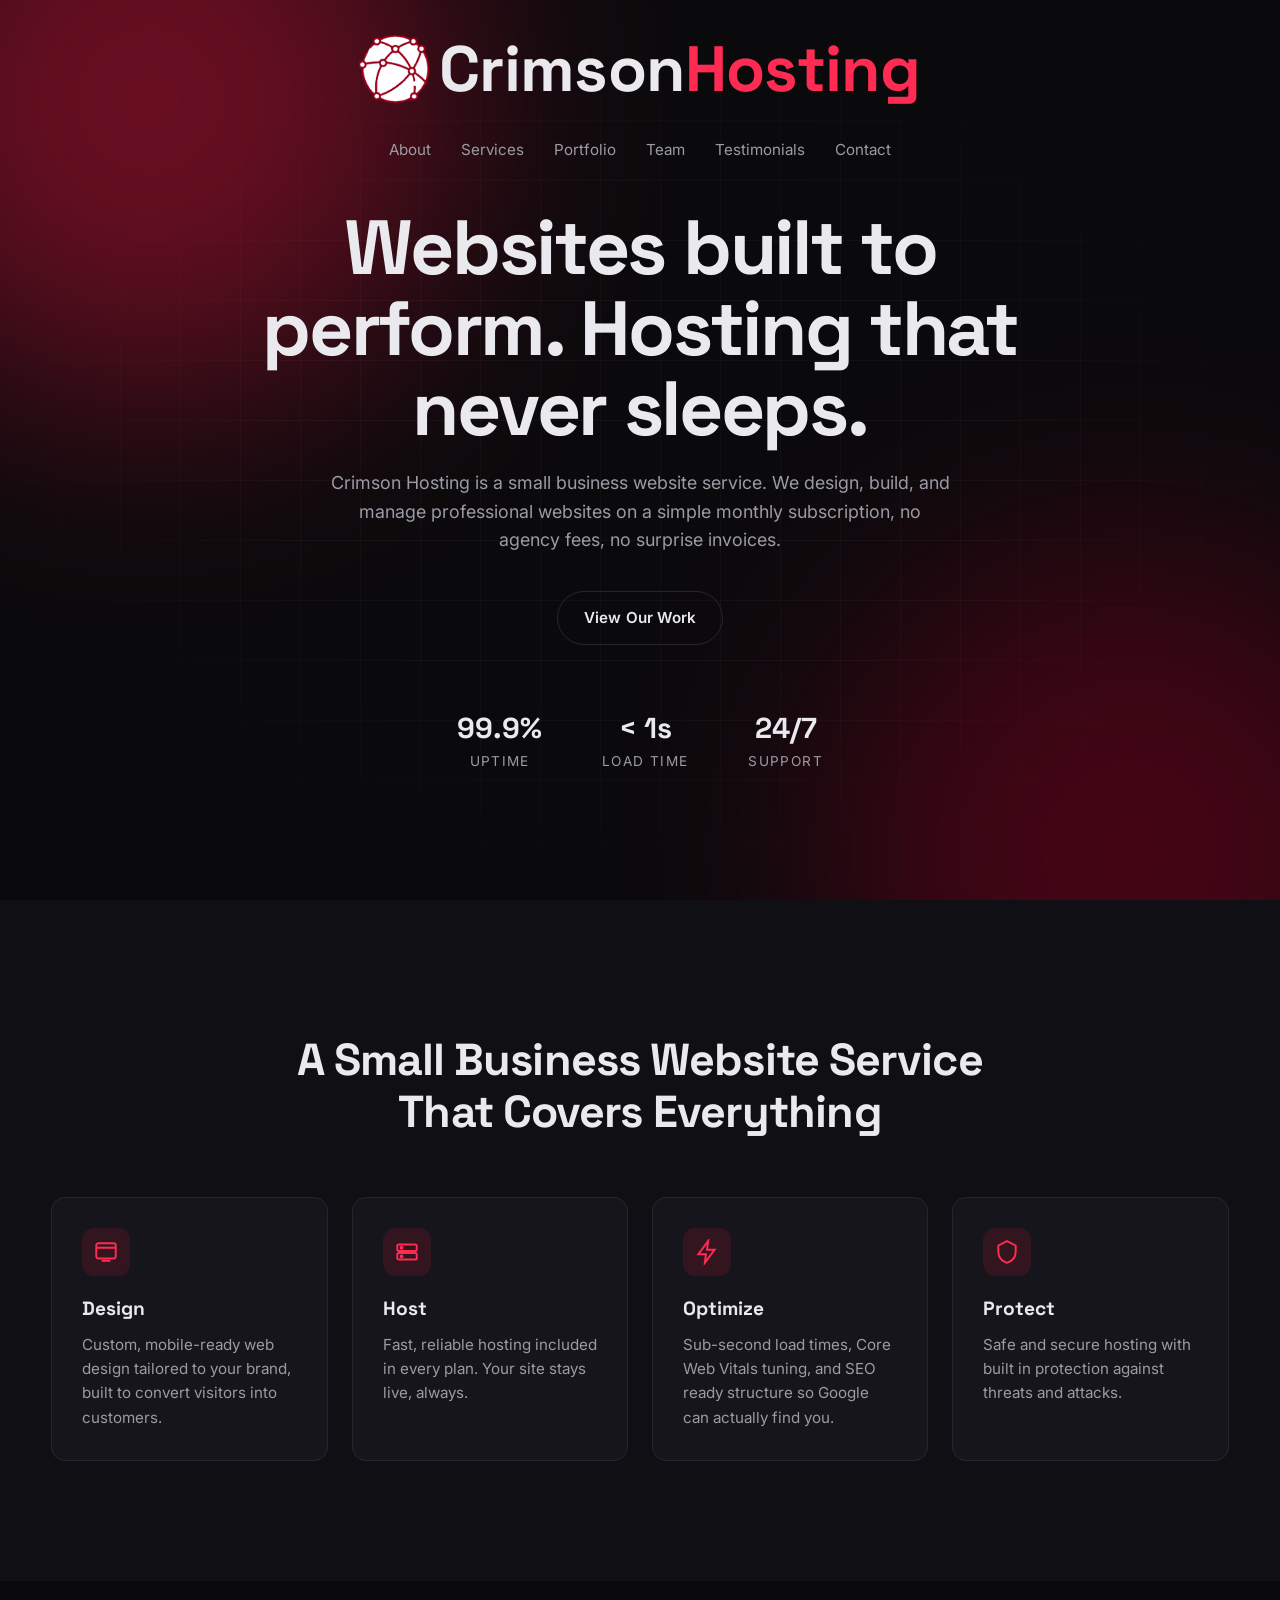
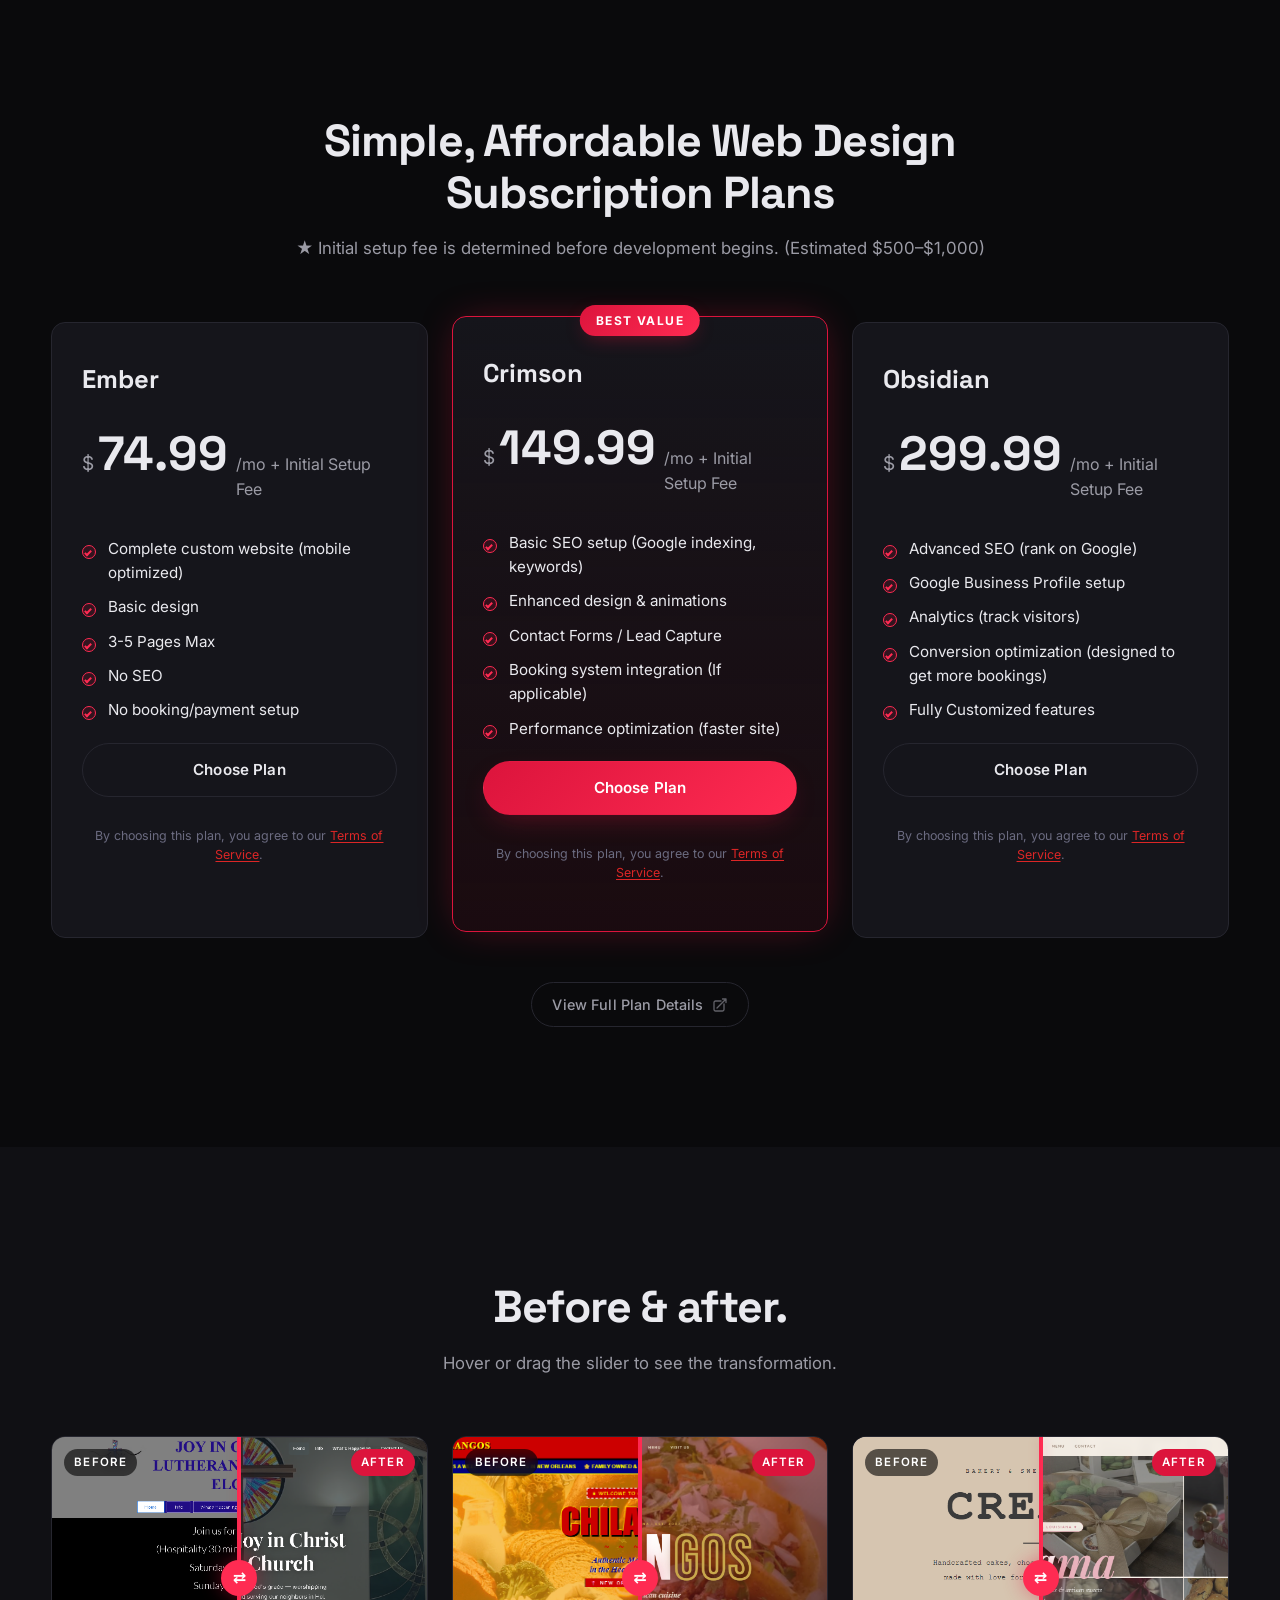
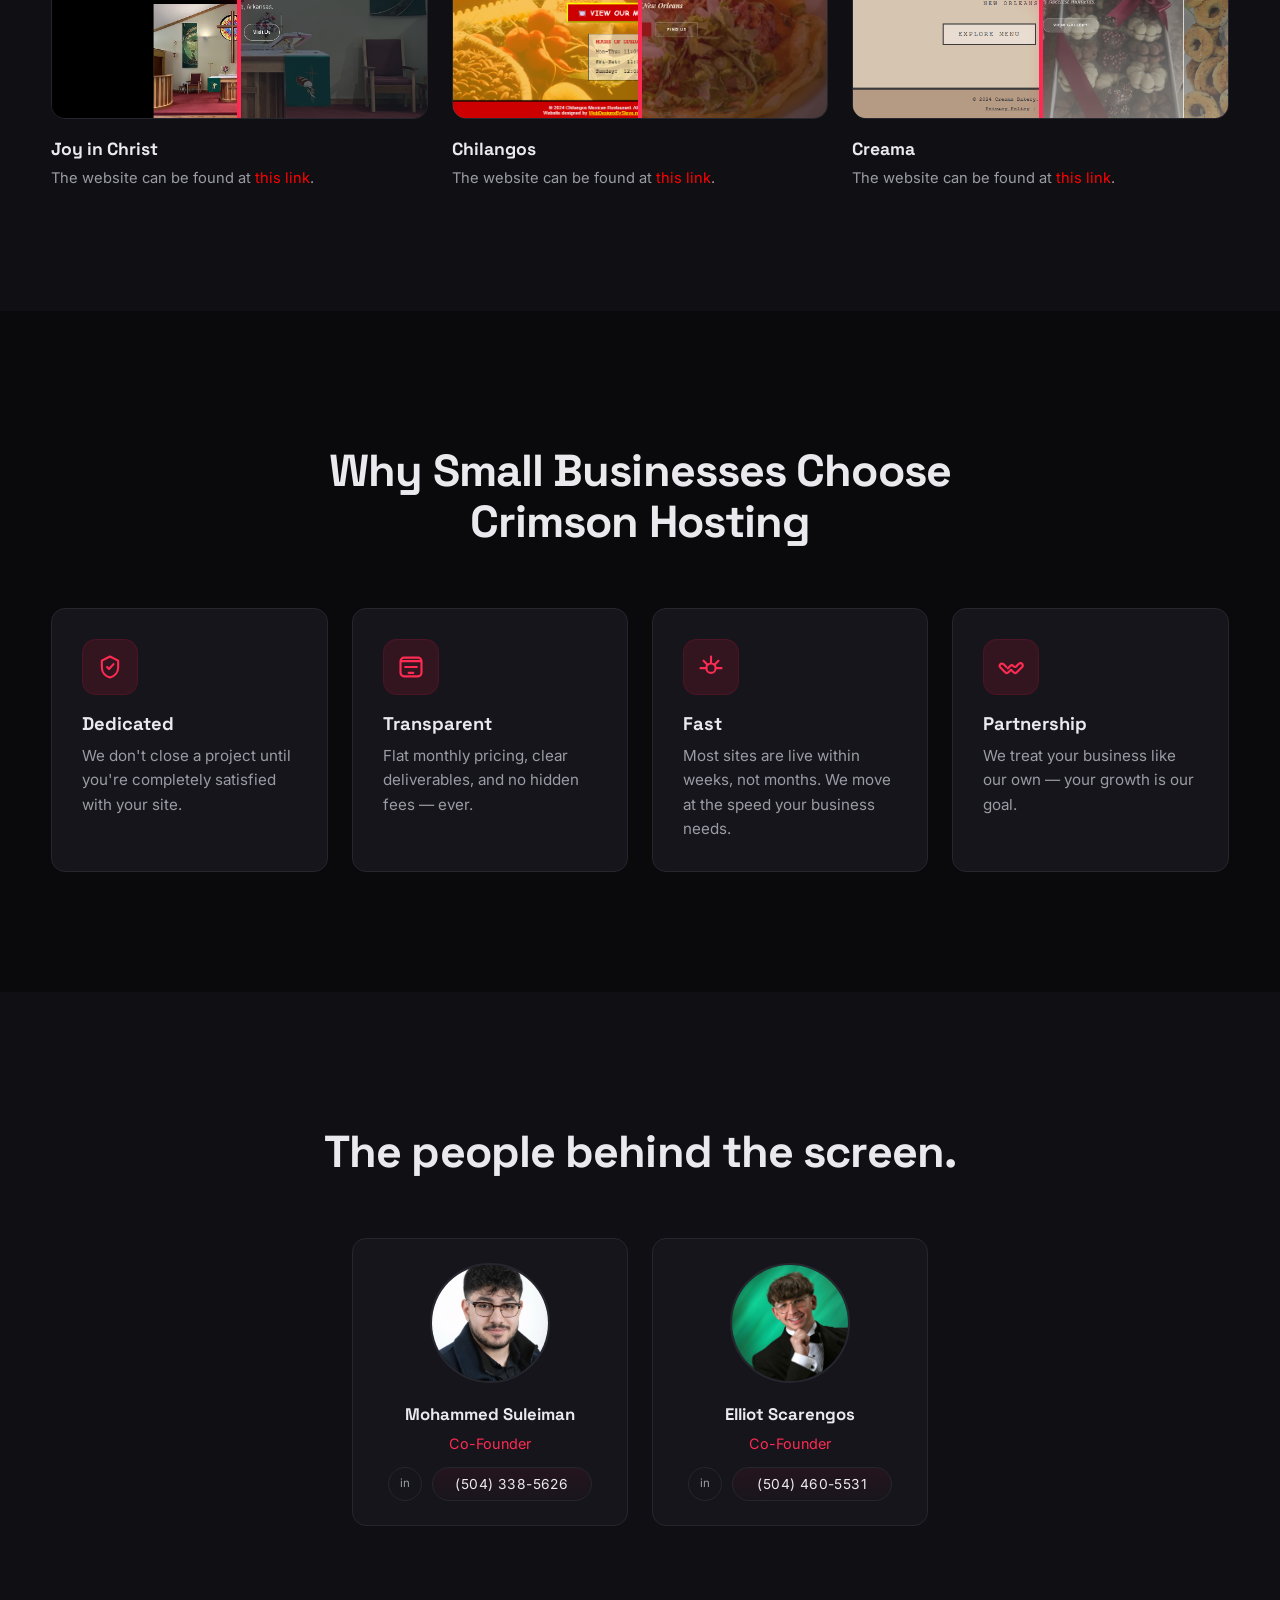
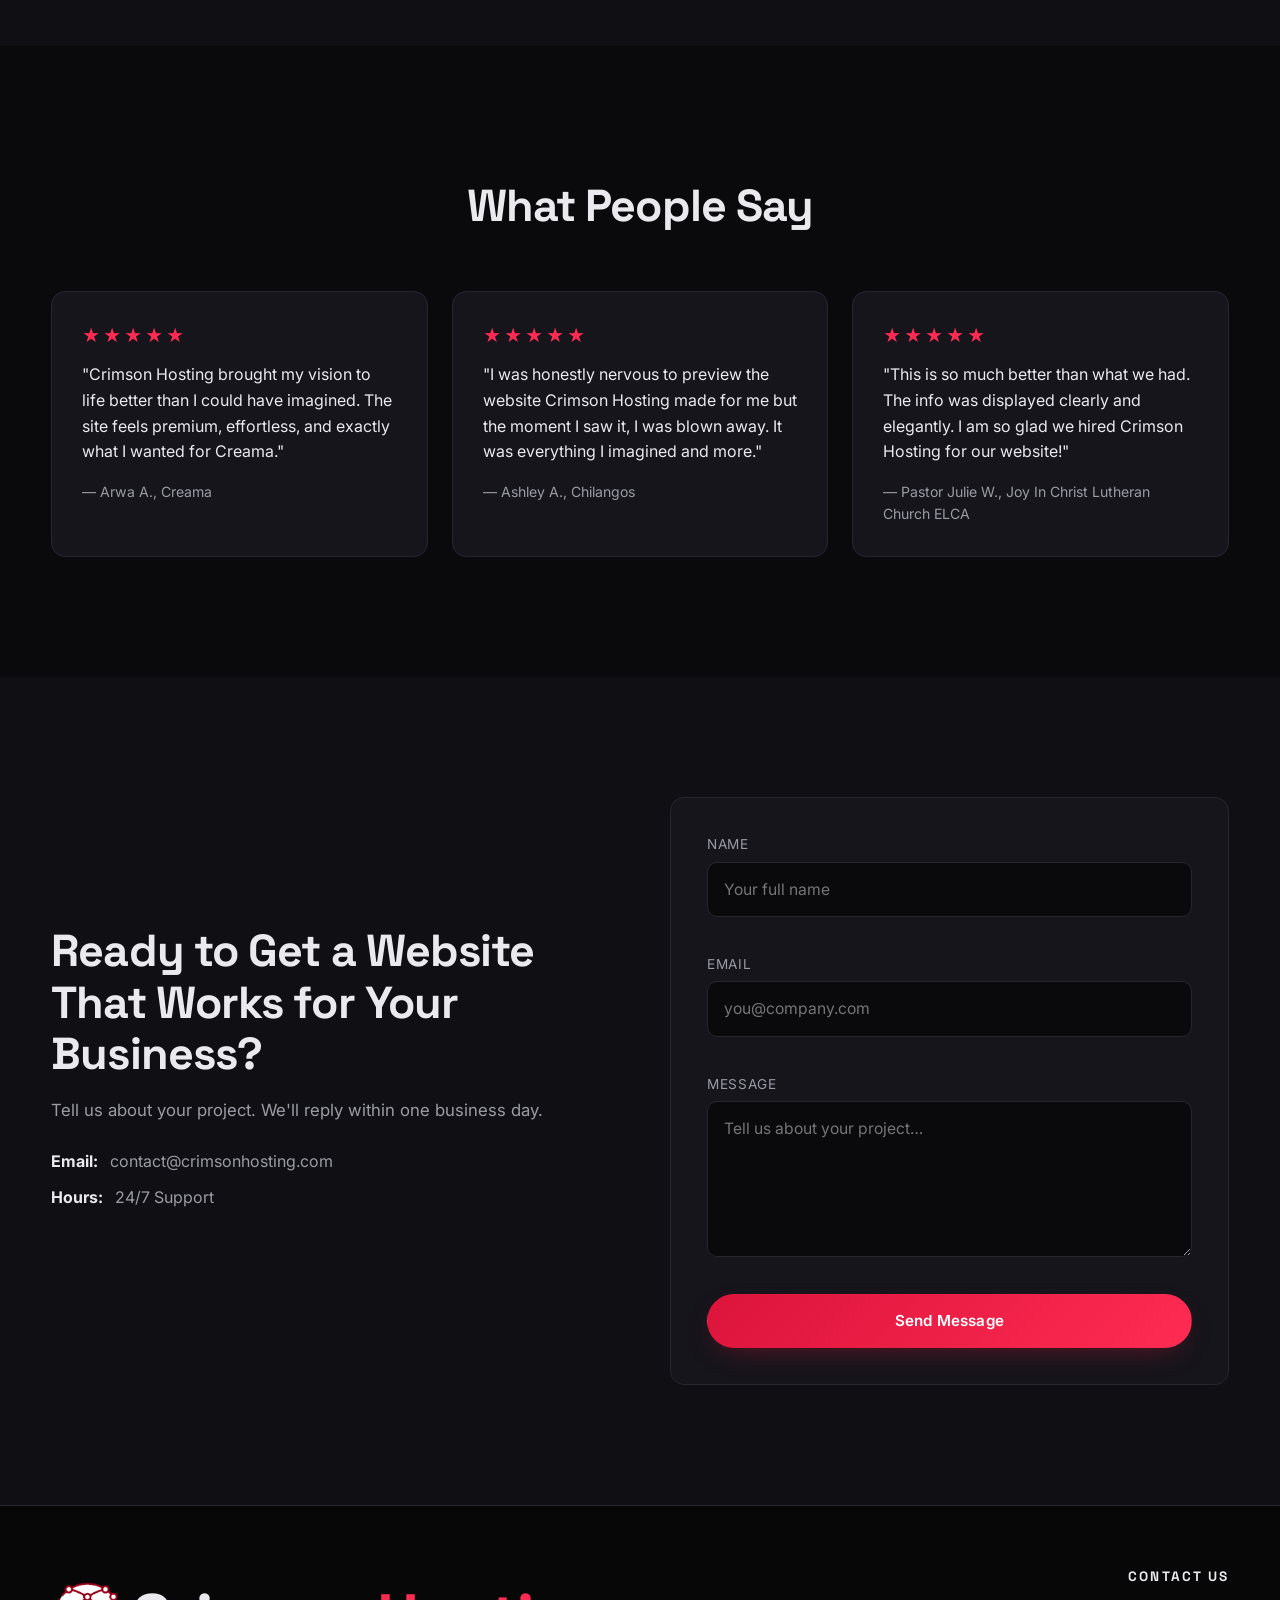
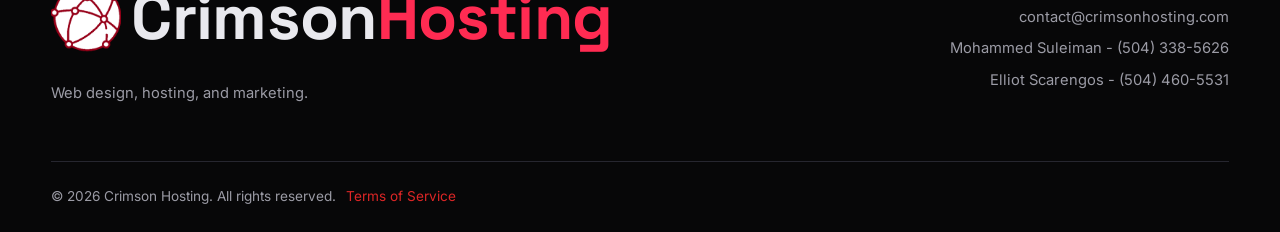
==== index.html @ 1aa4c32b "Add files via upload" ====
<!DOCTYPE html>
<html lang="en">
<head>
  <!-- Google tag (gtag.js) -->
<script async src="https://www.googletagmanager.com/gtag/js?id=G-RVWKYPR02S"></script>
<script>
  window.dataLayer = window.dataLayer || [];
  function gtag(){dataLayer.push(arguments);}
  gtag('js', new Date());

  gtag('config', 'G-RVWKYPR02S');
</script>
  <meta charset="UTF-8" />
  <link rel="icon" type="image/webp" href="Logo.webp">
  <meta name="viewport" content="width=device-width, initial-scale=1.0" />
  <title>Crimson Hosting</title>
  <meta name="description" content="Crimson Hosting offers affordable web design subscriptions for small businesses in Amherst, MA. Professional sites from $74.99/mo. No contracts." />
  <!-- Preconnect so DNS + TLS are ready before font CSS arrives -->
  <link rel="preconnect" href="https://fonts.googleapis.com" />
  <link rel="preconnect" href="https://fonts.gstatic.com" crossorigin />
  <!-- Load fonts asynchronously — eliminates render-blocking request -->
  <link rel="preload" as="style" href="https://fonts.googleapis.com/css2?family=Inter:wght@400;500;600;700;800&family=Space+Grotesk:wght@500;600;700&display=swap" onload="this.onload=null;this.rel='stylesheet'" />
  <noscript><link rel="stylesheet" href="https://fonts.googleapis.com/css2?family=Inter:wght@400;500;600;700;800&family=Space+Grotesk:wght@500;600;700&display=swap" /></noscript>
  <link rel="stylesheet" href="styles.css" />
</head>
<body>

  <!-- ======================= NAVBAR ======================= -->
  <header class="navbar" id="navbar">
    <div class="container nav-shell">
      <div class="brand-slot" id="brandSlot">
        <a href="#hero" class="logo header-brand" id="headerBrand">
          <span class="logo-mark"></span>
          <span class="logo-text">Crimson<span class="accent">Hosting</span></span>
        </a>
      </div>
      <div class="nav-row nav-inner">
        <nav class="nav-links" id="navLinks">
          <a href="#about">About</a>
          <a href="#services">Services</a>
          <a href="#portfolio">Portfolio</a>
          <a href="#team">Team</a>
          <a href="#testimonials">Testimonials</a>
          <a href="#contact">Contact</a>
          <!--
          <a href="#contact" class="btn btn-primary btn-sm">Get Started</a>
          -->
        </nav>

        <button class="nav-toggle" id="navToggle" aria-label="Toggle menu">
          <span></span><span></span><span></span>
        </button>
      </div>
    </div>
  </header>

  <!-- ======================= HERO ======================= -->
  <section class="hero" id="hero">
    <div class="hero-bg">
      <div class="glow glow-1"></div>
      <div class="glow glow-2"></div>
      <div class="grid-overlay"></div>
    </div>

    <div class="container hero-inner reveal">
      <!--
      <span class="eyebrow">// Web Design • Hosting • Performance</span>
      -->
      <h1 class="hero-title">
        Websites built to perform. Hosting that never sleeps.
      </h1>
      <p class="hero-sub">
        Crimson Hosting is a small business website service. We design, build, and manage professional websites on a simple monthly subscription, no agency fees, no surprise invoices.
      </p>
      <div class="hero-cta">
        <a href="#portfolio" class="btn btn-ghost">View Our Work</a>
      </div>

      <div class="hero-stats">
  
        <div><strong>99.9%</strong><span>Uptime</span></div>
        <div><strong>&lt; 1s</strong><span>Load time</span></div>
       
        <div><strong>24/7</strong><span>Support</span></div>
       
      </div>
    </div>
  </section>

  <!-- ======================= ABOUT ======================= -->
  <section class="section about" id="about">
    <div class="container">
      <div class="section-head reveal">
        <!--
        <span class="eyebrow">What We Do</span>
        -->
        <h2>A Small Business Website Service That Covers Everything</h2>
        <!--
        <p class="section-sub">
          From pixel-perfect design to bulletproof hosting, we handle the full
          lifecycle of your website so you can focus on your business.
        </p>
      -->
      </div>

      <div class="grid grid-4 reveal">
        <div class="card feature">
          <div class="icon">
            <svg viewBox="0 0 24 24" fill="none" stroke="currentColor" stroke-width="1.8"><rect x="3" y="4" width="18" height="14" rx="2"/><path d="M3 8h18M8 20h8"/></svg>
          </div>
          <h3>Design</h3>
          <p>Custom, mobile-ready web design tailored to your brand, built to convert visitors into customers.</p>
        </div>

        <div class="card feature">
          <div class="icon">
            <svg viewBox="0 0 24 24" fill="none" stroke="currentColor" stroke-width="1.8"><rect x="3" y="5" width="18" height="6" rx="1.5"/><rect x="3" y="13" width="18" height="6" rx="1.5"/><circle cx="7" cy="8" r=".9" fill="currentColor"/><circle cx="7" cy="16" r=".9" fill="currentColor"/></svg>
          </div>
          <h3>Host</h3>
          <p>Fast, reliable hosting included in every plan. Your site stays live, always.</p>
        </div>

        <div class="card feature">
          <div class="icon">
            <svg viewBox="0 0 24 24" fill="none" stroke="currentColor" stroke-width="1.8"><path d="M13 2 4 14h7l-1 8 9-12h-7l1-8z"/></svg>
          </div>
          <h3>Optimize</h3>
          <p>Sub-second load times, Core Web Vitals tuning, and SEO ready structure so Google can actually find you.</p>
        </div>

        <div class="card feature">
          <div class="icon">
            <svg viewBox="0 0 24 24" fill="none" stroke="currentColor" stroke-width="1.8"><path d="M12 2l8 4v6c0 5-3.5 8.5-8 10-4.5-1.5-8-5-8-10V6l8-4z"/></svg>
          </div>
          <h3>Protect</h3>
          <p>Safe and secure hosting with built in protection against threats and attacks.</p>
        </div>
      </div>
    </div>
  </section>

  <!-- ======================= SERVICES / PRICING ======================= -->
  <section class="section services" id="services">
    <div class="container">
      <div class="section-head reveal">
<!--
        <span class="eyebrow">Packages</span>
-->
        <h2>Simple, Affordable Web Design Subscription Plans</h2>
        <p class="section-sub">★ Initial setup fee is determined before development begins. (Estimated $500–$1,000)</p>
      </div>

      <div class="grid grid-3 pricing reveal">
        <!-- Ember -->
        <div class="card tier">
          <div class="tier-summary">
            <div class="tier-head">
              <h3>Ember</h3>
             
            </div>
            <div class="price"><span class="currency">$</span><span class="amount">74.99</span><span class="per">/mo + Initial Setup Fee</span></div>
            <span class="tier-chevron" aria-hidden="true"></span>
          </div>
          <div class="tier-body">
            <ul class="features">
              <li>Complete custom website (mobile optimized)</li>
              <li>Basic design</li>
              <li>3-5 Pages Max</li>
              <li>No SEO</li>
              <li>No booking/payment setup</li>
            </ul>
            <a href="#contact" class="btn btn-outline">Choose Plan</a>
            <p class="tos-agree">By choosing this plan, you agree to our <a href="tos/">Terms of Service</a>.</p>
          </div>
        </div>

        <!-- Crimson (best value) -->
        <div class="card tier popular">
          <div class="badge">Best Value</div>
          <div class="tier-summary">
            <div class="tier-head">
              <h3>Crimson</h3>

            </div>
            <div class="price"><span class="currency">$</span><span class="amount">149.99</span><span class="per">/mo + Initial Setup Fee</span></div>
            <span class="tier-chevron" aria-hidden="true"></span>
          </div>
          <div class="tier-body">
            <ul class="features">
              <li>Basic SEO setup (Google indexing, keywords)</li>
              <li>Enhanced design & animations</li>
              <li>Contact Forms / Lead Capture</li>
              <li>Booking system integration (If applicable)</li>
              <li>Performance optimization (faster site)</li>
            </ul>
            <a href="#contact" class="btn btn-primary">Choose Plan</a>
            <p class="tos-agree">By choosing this plan, you agree to our <a href="tos/">Terms of Service</a>.</p>
          </div>
        </div>

        <!-- Obsidian -->
        <div class="card tier">
          <div class="tier-summary">
            <div class="tier-head">
              <h3>Obsidian</h3>

            </div>
            <div class="price"><span class="currency">$</span><span class="amount">299.99</span><span class="per">/mo + Initial Setup Fee</span></div>
            <span class="tier-chevron" aria-hidden="true"></span>
          </div>
          <div class="tier-body">
            <ul class="features">
              <li>Advanced SEO (rank on Google)</li>
              <li>Google Business Profile setup</li>
              <li>Analytics (track visitors)</li>
              <li>Conversion optimization (designed to get more bookings)</li>
              <li>Fully Customized features</li>
            </ul>
            <a href="#contact" class="btn btn-outline">Choose Plan</a>
            <p class="tos-agree">By choosing this plan, you agree to our <a href="tos/">Terms of Service</a>.</p>
          </div>
        </div>

      </div>
      <div style="height: 100%;"> </div>
      
 

    </div>
<div class="more-info-wrap">
  <a href="moreinfo/" target="_blank" rel="noopener" class="more-info-link">
    <span>View Full Plan Details</span>
    <svg xmlns="http://www.w3.org/2000/svg" width="16" height="16" fill="none" viewBox="0 0 24 24" stroke-width="2" stroke="currentColor" aria-hidden="true">
      <path stroke-linecap="round" stroke-linejoin="round" d="M13.5 6H5.25A2.25 2.25 0 0 0 3 8.25v10.5A2.25 2.25 0 0 0 5.25 21h10.5A2.25 2.25 0 0 0 18 18.75V10.5m-10.5 6L21 3m0 0h-5.25M21 3v5.25" />
    </svg>
  </a>
</div>
  </section>
  
  <!-- ======================= PORTFOLIO ======================= -->
  <section class="section portfolio" id="portfolio">
    <div class="container">
      <div class="section-head reveal">
        <!--
        <span class="eyebrow">Portfolio</span>
        -->
        <h2>Before &amp; after.</h2>
        <p class="section-sub">Hover or drag the slider to see the transformation.</p>
      </div>

      <div class="grid grid-3 reveal">
        <!-- ITEM 1 -->
        <figure class="portfolio-item">
          <div class="compare" data-compare>
            <picture><source srcset="Joy In Christ After.webp" type="image/webp"><img class="after" src="Joy In Christ After.png" alt="Joy in Christ website after redesign" loading="lazy" /></picture>
            <div class="before-wrap">
              <picture><source srcset="Joy In Christ Before.webp" type="image/webp"><img class="before" src="Joy In Christ Before.png" alt="Joy in Christ website before redesign" loading="lazy" /></picture>
            </div>
            <div class="slider" aria-hidden="true"></div>
            <span class="tag before-tag">Before</span>
            <span class="tag after-tag">After</span>
          </div>
          <figcaption>
            <h4>Joy in Christ</h4>
            <p>The website can be found at <a href="https://crimsonhosting.github.io/Joy-In-Christ/" target="_blank" style="color: red;">this link</a>.</p>
          </figcaption>
        </figure>

        <!-- ITEM 2 -->
        <figure class="portfolio-item">
          <div class="compare" data-compare>
            <picture><source srcset="After Chilangos.webp" type="image/webp"><img class="after" src="After Chilangos.png" alt="Chilangos website after redesign" loading="lazy" /></picture>
            <div class="before-wrap">
              <picture><source srcset="Chilangos Before.webp" type="image/webp"><img class="before" src="Chilangos Before.png" alt="Chilangos website before redesign" loading="lazy" /></picture>
            </div>
            <div class="slider" aria-hidden="true"></div>
            <span class="tag before-tag">Before</span>
            <span class="tag after-tag">After</span>
          </div>
          <figcaption>
            <h4>Chilangos</h4>
            <p>The website can be found at <a href="https://crimsonhosting.github.io/Chilangos/" target="_blank" style="color: red;">this link</a>.</p>
          </figcaption>
        </figure>

        <!-- ITEM 3 -->
        <figure class="portfolio-item">
          <div class="compare" data-compare>
            <picture><source srcset="Creama After.webp" type="image/webp"><img class="after" src="Creama After.png" alt="Creama website after redesign" loading="lazy" /></picture>
            <div class="before-wrap">
              <picture><source srcset="Creama Before.webp" type="image/webp"><img class="before" src="Creama Before.png" alt="Creama website before redesign" loading="lazy" /></picture>
            </div>
            <div class="slider" aria-hidden="true"></div>
            <span class="tag before-tag">Before</span>
            <span class="tag after-tag">After</span>
          </div>
          <figcaption>
            <h4>Creama</h4>
            <p>The website can be found at <a href="https://crimsonhosting.github.io/Creama/" target="_blank" style="color: red;">this link</a>.</p>
          </figcaption>
        </figure>


      </div>
    </div>
  </section>

  <!-- ======================= WHY CHOOSE US ======================= -->
  <section class="section why" id="why">
    <div class="container">
      <div class="section-head reveal">
<!--
        <span class="eyebrow">Why Crimson</span>
-->
        <h2>Why Small Businesses Choose Crimson Hosting</h2>
      </div>

      <div class="grid grid-4 reveal">
        <div class="card why-card">
          
          <div class="icon-lg"></div>
          
          <h3>Dedicated</h3>
          <p>We don't close a project until you're completely satisfied with your site.</p>
        </div>
        <div class="card why-card">
          <div class="icon-lg"></div>
          <h3>Transparent</h3>
          <p>Flat monthly pricing, clear deliverables, and no hidden fees — ever.</p>
        </div>
        <div class="card why-card">
          <div class="icon-lg"></div>
          <h3>Fast</h3>
          <p>Most sites are live within weeks, not months. We move at the speed your business needs.</p>
        </div>
        <div class="card why-card">
          <div class="icon-lg"></div>
          <h3>Partnership</h3>
          <p>We treat your business like our own — your growth is our goal.</p>
        </div>
      </div>
    </div>
  </section>

  <!-- ======================= TEAM ======================= -->
  <section class="section team" id="team">
    <div class="container">
      <div class="section-head reveal">
        <!--
        <span class="eyebrow">Our Team</span>
-->
        <h2>The people behind the screen.</h2>
      </div>

      <div class="grid grid-4 reveal">
        <div></div> <!-- empty cell for spacing -->
        <div class="card team-card">
          <div class="avatar"><picture><source srcset="headshot2.webp" type="image/webp"><img src="headshot2.png" alt="Mohammed Suleiman" loading="lazy" width="120" height="120" /></picture></div>
          <h3>Mohammed Suleiman</h3>
          <p class="role">Co-Founder</p>
          <div class="socials"><a target="_blank" href="https://www.linkedin.com/in/msuleiman06/">in</a>
          <a  href="tel:504-338-5626">🕻</a></div>
        </div>

        <div class="card team-card">
          <div class="avatar"><picture><source srcset="headshot.webp" type="image/webp"><img src="headshot.jpg" alt="Elliot Scarengos" loading="lazy" width="120" height="120" /></picture></div>
          <h3>Elliot Scarengos</h3>
          <p class="role">Co-Founder</p>
          <div class="socials"><a target="_blank" href="https://www.linkedin.com/in/elliot-scarengos-5626073aa">in</a>
          <a  href="tel:504-460-5531">🕻</a></div>
          

        </div>

        <!--

        <div class="card team-card">
          <div class="avatar"><img src="https://images.unsplash.com/photo-1472099645785-5658abf4ff4e?auto=format&fit=crop&w=600&q=80" alt="Team member" /></div>
          <h3>[Name Placeholder]</h3>
          <p class="role">Senior Developer</p>
          <div class="socials"><a href="#">in</a><a href="#">tw</a></div>
        </div>

        <div class="card team-card">
          <div class="avatar"><img src="https://images.unsplash.com/photo-1438761681033-6461ffad8d80?auto=format&fit=crop&w=600&q=80" alt="Team member" /></div>
          <h3>[Name Placeholder]</h3>
          <p class="role">Support Lead</p>
          <div class="socials"><a href="#">in</a><a href="#">tw</a></div>
        </div>

        -->
      </div>
    </div>
  </section>

  <!-- ======================= TESTIMONIALS ======================= -->
  <section class="section testimonials" id="testimonials">
    <div class="container">
      <div class="section-head reveal">
        <!--
        <span class="eyebrow">Testimonials</span>
        -->
        <h2>What People Say</h2>
      </div>

      <div class="grid grid-3 reveal">
        <div class="card quote">
          <div class="stars">★★★★★</div>
          <blockquote>"Crimson Hosting brought my vision to life better than I could have imagined. The site feels premium, effortless, and exactly what I wanted for Creama."</blockquote>
          <div class="author">— Arwa A., Creama</div>
        </div>
        <div class="card quote">
          <div class="stars">★★★★★</div>
          <blockquote>"I was honestly nervous to preview the website Crimson Hosting made for me but the moment I saw it, I was blown away. It was everything I imagined and more."</blockquote>
          <div class="author">— Ashley A., Chilangos</div>
        </div>
        <div class="card quote">
          <div class="stars">★★★★★</div>
          <blockquote>"This is so much better than what we had. The info was displayed clearly and elegantly. I am so glad we hired Crimson Hosting for our website!"</blockquote>
          <div class="author">— Pastor Julie W., Joy In Christ Lutheran Church ELCA</div>
        </div>

        <!--
        <div class="card quote">
          <div class="stars">★★★★★</div>
          <blockquote>"Gorgeous design, blazing fast performance. Everything we asked for — and more."</blockquote>
          <div class="author">— [Client Name], [Company]</div>
        </div>
        <div class="card quote">
          <div class="stars">★★★★★</div>
          <blockquote>"Support replies in minutes. Not days. That alone is worth the price."</blockquote>
          <div class="author">— [Client Name], [Company]</div>
        </div>
        -->
      </div>
    </div>
  </section>

  <!-- ======================= CONTACT ======================= -->
  <section class="section contact" id="contact">
    <div class="container contact-inner">
      <div class="section-head reveal" style="text-align:left;">
        <!--
        <span class="eyebrow">Get in Touch</span>
        -->
        <h2>Ready to Get a Website That Works for Your Business?</h2>
        <p class="section-sub">
          Tell us about your project. We'll reply within one business day.
        </p>

        <ul class="contact-info">
          <li><strong>Email:</strong> <a href="mailto:hello@crimsonhosting.com">contact@crimsonhosting.com</a></li>
          <li><strong>Hours:</strong> 24/7 Support</li>
        </ul>
      </div>

      <form class="contact-form reveal" id="contactForm" novalidate>
        <div class="field">
          <label for="name">Name</label>
          <input type="text" id="name" name="name" placeholder="Your full name" required />
          <small class="error" data-error-for="name"></small>
        </div>
        <div class="field">
          <label for="email">Email</label>
          <input type="email" id="email" name="email" placeholder="you@company.com" required />
          <small class="error" data-error-for="email"></small>
        </div>
        <div class="field">
          <label for="message">Message</label>
          <textarea id="message" name="message" rows="5" placeholder="Tell us about your project…" required></textarea>
          <small class="error" data-error-for="message"></small>
        </div>
        <button type="submit" class="btn btn-primary btn-block">Send Message</button>
        <p class="form-success" id="formSuccess">Thanks — your message is on its way. We'll be in touch shortly.</p>
      </form>
    </div>
  </section>

  <!-- ======================= FOOTER ======================= -->

  
  <footer class="footer">
    <div class="container footer-inner">
      <div class="footer-brand">
        <a href="#hero" class="logo">
          <span class="logo-mark"></span>
          <span class="logo-text">Crimson<span class="accent">Hosting</span></span>
        </a>
        <p>Web design, hosting, and marketing.</p>
      </div>

      <!--
      <div class="footer-col">
        <h4>Navigate</h4>
        <a href="#hero">Home</a>
        <a href="#services">Services</a>
        <a href="#contact">Contact</a>
      </div>

<div class="footer-col">
        <h4>Follow</h4>
        <a href="#">Twitter / X</a>
        <a href="#">LinkedIn</a>
        <a href="#">Instagram</a>
        <a href="#">GitHub</a>
      </div>
-->


      

      <div class="footer-col">
        <h4>Contact Us</h4>
        <a href="mailto:contact@crimsonhosting.com">contact@crimsonhosting.com</a>
        <a href="tel:5043385626">Mohammed Suleiman - (504) 338-5626</a>
        <a href="tel:5044605531">Elliot Scarengos - (504) 460-5531</a>
      </div>
    </div>

    <div class="container footer-bottom">
      <span>© <span id="year"></span> Crimson Hosting. All rights reserved.</span>
      <a href="tos/" style="color:#dc2626; text-decoration:none; font-size:0.85rem;">Terms of Service</a>
    </div>
  </footer>

  <script src="script.js" defer></script>
  <script>
    if ('serviceWorker' in navigator) {
      window.addEventListener('load', () => navigator.serviceWorker.register('/sw.js'));
    }
  </script>
</body>
</html>
---- styles.css ----
/* ============================================================
   CRIMSON HOSTING — Stylesheet
   Dark + crimson theme, modern, responsive
   ============================================================ */

/* -------- Reset & Tokens -------- */
*, *::before, *::after { box-sizing: border-box; }
html { scroll-behavior: smooth; }
body {
  margin: 0;
  font-family: 'Inter', system-ui, sans-serif;
  background: var(--bg);
  color: var(--text);
  line-height: 1.6;
  -webkit-font-smoothing: antialiased;
  overflow-x: hidden;
}

:root {
  --bg: #0a0a0c;
  --bg-alt: #101014;
  --surface: #15151b;
  --surface-2: #1c1c24;
  --border: #26262f;
  --text: #e9e9ee;
  --muted: #9b9ba5;
  --crimson: #dc143c;
  --crimson-bright: #ff2b52;
  --crimson-soft: rgba(220, 20, 60, 0.15);
  --crimson-glow: rgba(220, 20, 60, 0.45);
  --radius: 14px;
  --radius-sm: 10px;
  --transition: 0.35s cubic-bezier(.2,.7,.3,1);
  --shadow-glow: 0 0 40px -10px var(--crimson-glow);
}

img { max-width: 100%; display: block; }
a { color: inherit; text-decoration: none; }
button { font: inherit; cursor: pointer; border: none; background: none; color: inherit; }

/* -------- Layout helpers -------- */
.container {
  width: min(3000px, 92%);
  margin-inline: auto;
}

.section {
  padding: 120px 0;
  position: relative;
}

.section-head {
  max-width: 720px;
  margin: 0 auto 60px;
  text-align: center;
}

.section-head h2 {
  font-family: 'Space Grotesk', sans-serif;
  font-size: clamp(1.9rem, 3.5vw, 2.8rem);
  line-height: 1.15;
  margin: 14px 0 12px;
  letter-spacing: -0.02em;
}

.section-sub {
  color: var(--muted);
  font-size: 1.05rem;
}

.eyebrow {
  display: inline-block;
  font-family: 'Space Grotesk', sans-serif;
  font-size: 0.78rem;
  letter-spacing: 0.2em;
  text-transform: uppercase;
  color: var(--crimson-bright);
  padding: 6px 14px;
  border: 1px solid var(--crimson-soft);
  border-radius: 999px;
  background: var(--crimson-soft);
}

.accent-text {
  color: var(--crimson-bright);
  text-shadow: 0 0 20px var(--crimson-glow);
}
.accent { color: var(--crimson-bright); }

/* -------- Buttons -------- */
.btn {
  display: inline-flex;
  align-items: center;
  justify-content: center;
  gap: 8px;
  padding: 14px 26px;
  border-radius: 999px;
  font-weight: 600;
  font-size: 0.95rem;
  letter-spacing: 0.01em;
  transition: transform var(--transition), box-shadow var(--transition),
              background var(--transition), color var(--transition),
              border-color var(--transition);
  border: 1px solid transparent;
  white-space: nowrap;
}
.btn-sm { padding: 10px 18px; font-size: 0.88rem; }
.btn-block { width: 100%; }

.btn-primary {
  background: linear-gradient(135deg, var(--crimson) 0%, var(--crimson-bright) 100%);
  color: #fff;
  box-shadow: 0 10px 30px -12px var(--crimson-glow);
}
.btn-primary:hover {
  transform: translateY(-2px);
  box-shadow: 0 16px 40px -10px var(--crimson-glow), 0 0 0 3px var(--crimson-soft);
}

.btn-ghost {
  background: transparent;
  color: var(--text);
  border-color: var(--border);
}
.btn-ghost:hover {
  border-color: var(--crimson-bright);
  color: var(--crimson-bright);
  transform: translateY(-2px);
}

.btn-outline {
  background: transparent;
  color: var(--text);
  border-color: var(--border);
}
.btn-outline:hover {
  background: var(--crimson-soft);
  border-color: var(--crimson);
  color: #fff;
}

/* -------- Navbar -------- */
.navbar {
  position: fixed;
  top: 0; left: 0; right: 0;
  z-index: 100;
  padding: 18px 0;
  transition: background var(--transition), backdrop-filter var(--transition),
              border-color var(--transition), padding var(--transition);
  border-bottom: 1px solid transparent;
  will-change: transform;
}
.navbar.scrolled {
  background: rgba(10, 10, 12, 0.8);
  backdrop-filter: blur(14px);
  -webkit-backdrop-filter: blur(14px);
  border-bottom-color: var(--border);
  padding: 12px 0;

}

.nav-shell {
  display: flex;
  flex-direction: column;
  align-items: center;
}

.brand-slot {
  width: 100%;
  display: flex;
  justify-content: center;
  align-items: flex-end;
  overflow: hidden;
  max-height: var(--brand-height, 110px);
  margin-bottom: var(--brand-gap, 18px);
  will-change: max-height, margin-bottom;
}

.header-brand {
  transform: translateY(var(--brand-offset, 0px));
  opacity: var(--brand-opacity, 1);
  filter: blur(var(--brand-blur, 0px));
  will-change: transform, opacity, filter;
}

.nav-row {
  width: 100%;
}


.nav-inner {
  display: flex;
  align-items: center;
  justify-content: center;
}



.logo {
  display: flex;
  align-items: center;
  gap: 10px;
  font-family: 'Space Grotesk', sans-serif;
  font-weight: 700;
  font-size: 4rem;
  letter-spacing: -0.01em;
}
.logo-mark {
  
  width: 70px;
  height: 70px;
  border-radius: 5px;
  /*background: linear-gradient(135deg, var(--crimson), var(--crimson-bright));*/
  background: url(Logo.png) center/cover;
  /*box-shadow: 0 0 20px var(--crimson-glow);*/
}

.nav-links {
  display: flex;
  align-items: center;
  gap: 30px;
}
.nav-links a {
  position: relative;
  font-size: 0.95rem;
  color: var(--muted);
  transition: color var(--transition);
}
.nav-links a:not(.btn):hover { color: var(--text); }
.nav-links a:not(.btn)::after {
  content: '';
  position: absolute;
  left: 0; bottom: -6px;
  width: 0; height: 2px;
  background: var(--crimson-bright);
  transition: width var(--transition);
}
.nav-links a:not(.btn):hover::after { width: 100%; }

.nav-toggle {
  display: none;
  flex-direction: column;
  gap: 5px;
  padding: 8px;
}
.nav-toggle span {
  width: 24px; height: 2px;
  background: var(--text);
  border-radius: 2px;
  transition: transform var(--transition), opacity var(--transition);
}
.nav-toggle.open span:nth-child(1) { transform: translateY(7px) rotate(45deg); }
.nav-toggle.open span:nth-child(2) { opacity: 0; }
.nav-toggle.open span:nth-child(3) { transform: translateY(-7px) rotate(-45deg); }

/* -------- HERO -------- */
.hero {
  position: relative;
  min-height: 100vh;
  padding: 160px 0 100px;
  display: flex;
  align-items: center;
  overflow: hidden;
}
.hero-bg {
  position: absolute; inset: 0;
  z-index: 0;
  pointer-events: none;
}
.glow {
  position: absolute;
  width: 600px; height: 600px;
  border-radius: 50%;
  filter: blur(120px);
  opacity: 0.45;
}
.glow-1 {
  background: var(--crimson);
  top: -200px; left: -150px;
  animation: float 10s ease-in-out infinite;
}
.glow-2 {
  background: #8b0020;
  bottom: -250px; right: -150px;
  animation: float 12s ease-in-out infinite reverse;
}
@keyframes float {
  0%, 100% { transform: translate(0,0); }
  50% { transform: translate(30px, -40px); }
}
.grid-overlay {
  position: absolute; inset: 0;
  background-image:
    linear-gradient(rgba(255,255,255,0.03) 1px, transparent 1px),
    linear-gradient(90deg, rgba(255,255,255,0.03) 1px, transparent 1px);
  background-size: 60px 60px;
  mask-image: radial-gradient(ellipse at center, black 40%, transparent 75%);
  -webkit-mask-image: radial-gradient(ellipse at center, black 40%, transparent 75%);
}

.hero-inner {
  position: relative;
  z-index: 1;
  max-width: 900px;
  text-align: center;
  margin: 0 auto;
}
.hero-title {
  font-family: 'Space Grotesk', sans-serif;
  font-size: clamp(2.4rem, 6vw, 4.8rem);
  line-height: 1.05;
  letter-spacing: -0.03em;
  margin: 20px 0 20px;
  font-weight: 700;
}
.hero-sub {
  color: var(--muted);
  font-size: clamp(1rem, 1.4vw, 1.15rem);
  max-width: 620px;
  margin: 0 auto 36px;
}
.hero-cta {
  display: flex;
  justify-content: center;
  gap: 14px;
  flex-wrap: wrap;
  margin-bottom: 60px;
}
.hero-stats {
  display: flex;
  justify-content: center;
  gap: 60px;
  flex-wrap: wrap;
}
.hero-stats div {
  display: flex;
  flex-direction: column;
  align-items: center;
}
.hero-stats strong {
  font-family: 'Space Grotesk', sans-serif;
  font-size: 1.8rem;
  color: var(--text);
}
.hero-stats span {
  color: var(--muted);
  font-size: 0.85rem;
  letter-spacing: 0.1em;
  text-transform: uppercase;
}

/* -------- Cards (generic) -------- */
.card {
  background: var(--surface);
  border: 1px solid var(--border);
  border-radius: var(--radius);
  padding: 30px;
  transition: transform var(--transition), border-color var(--transition),
              box-shadow var(--transition), background var(--transition);
  position: relative;
}
.card:hover {
  transform: translateY(-4px);
  border-color: var(--crimson);
  box-shadow: var(--shadow-glow);
}

/* -------- Grids -------- */
.grid { display: grid; gap: 24px; }
.grid-2 { grid-template-columns: repeat(2, 1fr); }
.grid-3 { grid-template-columns: repeat(3, 1fr); }
.grid-4 { grid-template-columns: repeat(4, 1fr); }

/* -------- About / Features -------- */
.about { background: var(--bg-alt); }
.feature .icon {
  width: 48px; height: 48px;
  display: inline-flex;
  align-items: center;
  justify-content: center;
  border-radius: 12px;
  background: var(--crimson-soft);
  color: var(--crimson-bright);
  margin-bottom: 18px;
  transition: transform var(--transition);
}
.feature .icon svg { width: 26px; height: 26px; }
.feature:hover .icon { transform: scale(1.08) rotate(-4deg); }
.feature h3 {
  font-family: 'Space Grotesk', sans-serif;
  font-size: 1.2rem;
  margin: 0 0 8px;
}
.feature p { color: var(--muted); margin: 0; font-size: 0.95rem; }

/* -------- More Info link -------- */
.more-info-wrap {
  display: flex;
  justify-content: center;
  margin-top: 44px;
}
.more-info-link {
  display: inline-flex;
  align-items: center;
  gap: 8px;
  color: var(--muted);
  font-size: 0.9rem;
  font-weight: 500;
  letter-spacing: 0.01em;
  padding: 10px 20px;
  border: 1px solid var(--border);
  border-radius: 999px;
  transition: color var(--transition), border-color var(--transition), background var(--transition);
}
.more-info-link:hover {
  color: var(--text);
  border-color: var(--crimson);
  background: var(--crimson-soft);
}
.more-info-link svg {
  opacity: 0.6;
  transition: opacity var(--transition), transform var(--transition);
}
.more-info-link:hover svg {
  opacity: 1;
  transform: translate(2px, -2px);
}

/* -------- Pricing -------- */
.pricing .tier {
  display: flex;
  flex-direction: column;
  gap: 20px;
  padding: 36px 30px;
}

/* tier-summary: always-visible header area */
.tier-summary {
  display: flex;
  flex-direction: column;
  gap: 20px;
  cursor: default;
}

/* tier-body: collapsible content (features + CTA) */
.tier-body {
  display: flex;
  flex-direction: column;
  gap: 20px;
}

/* chevron — hidden on desktop */
.tier-chevron {
  display: none;
}
.tier-head h3 {
  font-family: 'Space Grotesk', sans-serif;
  font-size: 1.6rem;
  margin: 0 0 4px;
}
.tier-tag { color: var(--muted); font-size: 0.9rem; margin: 0; }
.tier .price {
  display: flex;
  align-items: baseline;
  gap: 4px;
  margin: 6px 0 4px;
}
.tier .amount {
  font-family: 'Space Grotesk', sans-serif;
  font-size: 3rem;
  font-weight: 700;
  line-height: 1;
}
.tier .currency { font-size: 1.2rem; color: var(--muted); }
.tier .per { color: var(--muted); margin-left: 4px; }
.tier .features {
  list-style: none;
  padding: 0;
  margin: 10px 0 0;
  display: flex;
  flex-direction: column;
  gap: 10px;
  flex: 1;
}
.tier .features li {
  position: relative;
  padding-left: 26px;
  color: var(--text);
  font-size: 0.95rem;
}
.tier .features li::before {
  content: '';
  position: absolute;
  left: 0; top: 8px;
  width: 14px; height: 14px;
  border-radius: 50%;
  background: var(--crimson-soft);
  border: 1.5px solid var(--crimson-bright);
}
.tier .features li::after {
  content: '';
  position: absolute;
  left: 4px; top: 12px;
  width: 4px; height: 7px;
  border-right: 2px solid var(--crimson-bright);
  border-bottom: 2px solid var(--crimson-bright);
  transform: rotate(45deg);
}

.tier.popular {
  border-color: var(--crimson);
  background: linear-gradient(180deg, var(--surface) 0%, rgba(220,20,60,0.08) 100%);
  box-shadow: var(--shadow-glow);
  transform: translateY(-6px);
}
.tier.popular .badge {
  position: absolute;
  top: -12px;
  left: 50%;
  transform: translateX(-50%);
  background: linear-gradient(135deg, var(--crimson), var(--crimson-bright));
  color: #fff;
  padding: 6px 16px;
  border-radius: 999px;
  font-size: 0.75rem;
  letter-spacing: 0.12em;
  text-transform: uppercase;
  font-weight: 700;
  box-shadow: 0 6px 20px -6px var(--crimson-glow);
}

/* -------- Portfolio / Compare -------- */
.portfolio { background: var(--bg-alt); }
.portfolio-item {
  margin: 0;
  display: flex;
  flex-direction: column;
  gap: 16px;
}
.portfolio-item figcaption h4 {
  font-family: 'Space Grotesk', sans-serif;
  margin: 0 0 4px;
  font-size: 1.1rem;
}
.portfolio-item figcaption p { color: var(--muted); margin: 0; font-size: 0.92rem; }

.compare {
  position: relative;
  width: 100%;
  aspect-ratio: 4/3;
  border-radius: var(--radius);
  overflow: hidden;
  border: 1px solid var(--border);
  cursor: ew-resize;
  user-select: none;
  background: #000;
}
.compare img {
  position: absolute;
  inset: 0;
  width: 100%; height: 100%;
  object-fit: cover;
  pointer-events: none;
}
.compare .before-wrap {
  position: absolute;
  inset: 0;
  width: 50%;
  overflow: hidden;
  border-right: 2px solid var(--crimson-bright);
  transition: width 0.05s linear;
}
.compare .before-wrap .before {
  width: 100vw; /* will be overridden, ensures cover */
  max-width: none;
  width: calc(100% * 2); /* container is half width, so *2 shows full */
}
.compare .slider {
  position: absolute;
  top: 0; bottom: 0;
  left: 50%;
  width: 36px;
  transform: translateX(-50%);
  display: flex;
  align-items: center;
  justify-content: center;
  pointer-events: none;
}
.compare .slider::before {
  content: '';
  position: absolute;
  top: 0; bottom: 0;
  left: 50%;
  width: 2px;
  background: var(--crimson-bright);
  box-shadow: 0 0 12px var(--crimson-glow);
}
.compare .slider::after {
  content: '⇄';
  width: 36px; height: 36px;
  border-radius: 50%;
  background: var(--crimson-bright);
  color: #fff;
  display: flex;
  align-items: center;
  justify-content: center;
  font-weight: 700;
  box-shadow: 0 0 20px var(--crimson-glow);
  z-index: 1;
}
.compare .tag {
  position: absolute;
  top: 12px;
  padding: 4px 10px;
  font-size: 0.72rem;
  font-weight: 600;
  letter-spacing: 0.1em;
  text-transform: uppercase;
  border-radius: 999px;
  background: rgba(0,0,0,0.6);
  backdrop-filter: blur(6px);
  color: #fff;
  z-index: 2;
}
.compare .before-tag { left: 12px; }
.compare .after-tag { right: 12px; background: var(--crimson); }

/* -------- Why Choose Us -------- */
.why-card {
  text-align: left;
}
.why-card .icon-lg {
  position: relative;
  margin-bottom: 14px;
  display: inline-flex;
  width: 56px; height: 56px;
  align-items: center; justify-content: center;
  border-radius: 14px;
  background: var(--crimson-soft);
  box-shadow: inset 0 0 0 1px var(--crimson-soft);
  color: transparent;
  overflow: hidden;
}
.why-card .icon-lg::before {
  content: '';
  width: 28px;
  height: 28px;
  background-color: var(--crimson-bright);
  box-shadow: 0 0 18px rgba(255, 43, 82, 0.2);
}
.why .grid .why-card:nth-child(1) .icon-lg::before {
  -webkit-mask: url("data:image/svg+xml,%3Csvg xmlns='http://www.w3.org/2000/svg' viewBox='0 0 24 24' fill='none' stroke='black' stroke-width='1.8' stroke-linecap='round' stroke-linejoin='round'%3E%3Cpath d='M12 3l7 3.5v5.8c0 4.4-2.9 7.7-7 8.7-4.1-1-7-4.3-7-8.7V6.5L12 3z'/%3E%3Cpath d='m9.5 12 1.7 1.7 3.8-4.2'/%3E%3C/svg%3E") center/contain no-repeat;
  mask: url("data:image/svg+xml,%3Csvg xmlns='http://www.w3.org/2000/svg' viewBox='0 0 24 24' fill='none' stroke='black' stroke-width='1.8' stroke-linecap='round' stroke-linejoin='round'%3E%3Cpath d='M12 3l7 3.5v5.8c0 4.4-2.9 7.7-7 8.7-4.1-1-7-4.3-7-8.7V6.5L12 3z'/%3E%3Cpath d='m9.5 12 1.7 1.7 3.8-4.2'/%3E%3C/svg%3E") center/contain no-repeat;
}
.why .grid .why-card:nth-child(2) .icon-lg::before {
  -webkit-mask: url("data:image/svg+xml,%3Csvg xmlns='http://www.w3.org/2000/svg' viewBox='0 0 24 24' fill='none' stroke='black' stroke-width='1.8' stroke-linecap='round' stroke-linejoin='round'%3E%3Cpath d='M4 7h16'/%3E%3Cpath d='M7 12h10'/%3E%3Cpath d='M10 17h4'/%3E%3Crect x='3' y='4' width='18' height='16' rx='3'/%3E%3C/svg%3E") center/contain no-repeat;
  mask: url("data:image/svg+xml,%3Csvg xmlns='http://www.w3.org/2000/svg' viewBox='0 0 24 24' fill='none' stroke='black' stroke-width='1.8' stroke-linecap='round' stroke-linejoin='round'%3E%3Cpath d='M4 7h16'/%3E%3Cpath d='M7 12h10'/%3E%3Cpath d='M10 17h4'/%3E%3Crect x='3' y='4' width='18' height='16' rx='3'/%3E%3C/svg%3E") center/contain no-repeat;
}
.why .grid .why-card:nth-child(3) .icon-lg::before {
  -webkit-mask: url("data:image/svg+xml,%3Csvg xmlns='http://www.w3.org/2000/svg' viewBox='0 0 24 24' fill='none' stroke='black' stroke-width='1.8' stroke-linecap='round' stroke-linejoin='round'%3E%3Cpath d='M12 3v5'/%3E%3Cpath d='M5.6 6.6 9 10'/%3E%3Cpath d='M3 13h5'/%3E%3Cpath d='m18.4 6.6-3.4 3.4'/%3E%3Cpath d='M16 13h5'/%3E%3Ccircle cx='12' cy='13' r='4'/%3E%3C/svg%3E") center/contain no-repeat;
  mask: url("data:image/svg+xml,%3Csvg xmlns='http://www.w3.org/2000/svg' viewBox='0 0 24 24' fill='none' stroke='black' stroke-width='1.8' stroke-linecap='round' stroke-linejoin='round'%3E%3Cpath d='M12 3v5'/%3E%3Cpath d='M5.6 6.6 9 10'/%3E%3Cpath d='M3 13h5'/%3E%3Cpath d='m18.4 6.6-3.4 3.4'/%3E%3Cpath d='M16 13h5'/%3E%3Ccircle cx='12' cy='13' r='4'/%3E%3C/svg%3E") center/contain no-repeat;
}
.why .grid .why-card:nth-child(4) .icon-lg::before {
  -webkit-mask: url("data:image/svg+xml,%3Csvg xmlns='http://www.w3.org/2000/svg' viewBox='0 0 24 24' fill='none' stroke='black' stroke-width='1.8' stroke-linecap='round' stroke-linejoin='round'%3E%3Cpath d='M8 12 5.5 9.5a2 2 0 0 0-2.8 2.8L7 16.6a2 2 0 0 0 2.8 0L12 14.4'/%3E%3Cpath d='m16 12 2.5-2.5a2 2 0 1 1 2.8 2.8L17 16.6a2 2 0 0 1-2.8 0L12 14.4'/%3E%3Cpath d='m9.2 13.2 2.1-2.1a2 2 0 0 1 2.8 0l.7.7'/%3E%3C/svg%3E") center/contain no-repeat;
  mask: url("data:image/svg+xml,%3Csvg xmlns='http://www.w3.org/2000/svg' viewBox='0 0 24 24' fill='none' stroke='black' stroke-width='1.8' stroke-linecap='round' stroke-linejoin='round'%3E%3Cpath d='M8 12 5.5 9.5a2 2 0 0 0-2.8 2.8L7 16.6a2 2 0 0 0 2.8 0L12 14.4'/%3E%3Cpath d='m16 12 2.5-2.5a2 2 0 1 1 2.8 2.8L17 16.6a2 2 0 0 1-2.8 0L12 14.4'/%3E%3Cpath d='m9.2 13.2 2.1-2.1a2 2 0 0 1 2.8 0l.7.7'/%3E%3C/svg%3E") center/contain no-repeat;
}
.why-card h3 {
  font-family: 'Space Grotesk', sans-serif;
  margin: 0 0 6px;
  font-size: 1.15rem;
}
.why-card p { color: var(--muted); margin: 0; font-size: 0.95rem; }

/* -------- Team -------- */
.team { background: var(--bg-alt); }
.team-card {
  text-align: center;
  padding: 24px;
}
.team-card .avatar {
  width: 120px; height: 120px;
  margin: 0 auto 18px;
  border-radius: 50%;
  overflow: hidden;
  border: 2px solid var(--border);
  transition: border-color var(--transition), transform var(--transition);
}
.team-card:hover .avatar {
  border-color: var(--crimson-bright);
  transform: scale(1.04);
}
.team-card .avatar img { width: 100%; height: 100%; object-fit: cover; }
.team-card h3 {
  font-family: 'Space Grotesk', sans-serif;
  margin: 0 0 4px;
  font-size: 1.05rem;
}
.team-card .role { color: var(--crimson-bright); margin: 0 0 12px; font-size: 0.9rem; }
.team-card .socials {
  display: flex;
  justify-content: center;
  gap: 10px;
  flex-wrap: wrap;
}
.team-card .socials a {
  width: 34px; height: 34px;
  border-radius: 50%;
  border: 1px solid var(--border);
  display: flex;
  align-items: center;
  justify-content: center;
  font-size: 0.72rem;
  color: var(--muted);
  transition: all var(--transition);
}
.team-card .socials a:hover {
  background: var(--crimson);
  border-color: var(--crimson);
  color: #fff;
}
.team-card .socials a[href^="tel:"] {
  width: auto;
  min-width: 160px;
  padding: 0 16px;
  border-radius: 999px;
  background: linear-gradient(180deg, rgba(220, 20, 60, 0.08), rgba(220, 20, 60, 0.02));
  color: var(--text);
  font-size: 0.86rem;
  letter-spacing: 0.03em;
}
.team-card .socials a[href^="tel:"]:hover {
  background: linear-gradient(135deg, var(--crimson), var(--crimson-bright));
  box-shadow: 0 12px 24px -14px var(--crimson-glow);
  transform: translateY(-2px);
}

/* -------- Testimonials -------- */
.testimonials .quote .stars {
  color: var(--crimson-bright);
  letter-spacing: 3px;
  margin-bottom: 12px;
  font-size: 1.1rem;
}
.testimonials blockquote {
  margin: 0 0 16px;
  font-size: 1rem;
  line-height: 1.6;
  color: var(--text);
}
.testimonials .author {
  color: var(--muted);
  font-size: 0.88rem;
}

/* -------- Contact -------- */
.contact { background: var(--bg-alt); }
.contact-inner {
  display: grid;
  grid-template-columns: 1fr 1fr;
  gap: 60px;
  align-items: center;
}
.contact-info {
  list-style: none;
  padding: 0;
  margin: 26px 0 0;
  display: flex;
  flex-direction: column;
  gap: 10px;
  color: var(--muted);
}
.contact-info strong { color: var(--text); margin-right: 8px; }
.contact-info a { transition: color var(--transition); }
.contact-info a:hover { color: var(--crimson-bright); }

.contact-form {
  background: var(--surface);
  border: 1px solid var(--border);
  padding: 36px;
  border-radius: var(--radius);
}
.field {
  margin-bottom: 18px;
  display: flex;
  flex-direction: column;
  gap: 6px;
}
.field label {
  font-size: 0.85rem;
  color: var(--muted);
  letter-spacing: 0.05em;
  text-transform: uppercase;
}
.field input, .field textarea {
  background: var(--bg);
  border: 1px solid var(--border);
  border-radius: var(--radius-sm);
  padding: 14px 16px;
  color: var(--text);
  font: inherit;
  font-size: 0.98rem;
  transition: border-color var(--transition), box-shadow var(--transition);
  resize: vertical;
}
.field input:focus, .field textarea:focus {
  outline: none;
  border-color: var(--crimson);
  box-shadow: 0 0 0 3px var(--crimson-soft);
}
.field input.invalid, .field textarea.invalid {
  border-color: #ff4c4c;
}
.field .error {
  color: #ff7070;
  font-size: 0.82rem;
  min-height: 1em;
}
.form-success {
  margin-top: 14px;
  color: #6ee686;
  font-size: 0.92rem;
  display: none;
}
.form-success.show { display: block; }

/* -------- Footer -------- */
.footer {
  background: #070708;
  border-top: 1px solid var(--border);
  padding: 60px 0 24px;
}
.footer-inner {
  display: grid;
  grid-template-columns:  2fr  2fr;
  gap: 40px;
  padding-bottom: 40px;
  border-bottom: 1px solid var(--border);
}
.footer-brand .logo {
  display: inline-flex;
}
.footer-brand p {
  color: var(--muted);
  margin-top: 14px;
  max-width: 300px;
  font-size: 0.92rem;
}
.footer-col {
  text-align: right;
}
.footer-col h4 {
  font-family: 'Space Grotesk', sans-serif;
  font-size: 0.85rem;
  letter-spacing: 0.15em;
  text-transform: uppercase;
  color: var(--text);
  margin: 0 0 14px;
}
.footer-col a {
  display: block;
  width: fit-content;
  margin-left: auto;
  color: var(--muted);
  padding: 4px 0;
  font-size: 0.92rem;
  transition: color var(--transition), transform var(--transition);
}
.footer-col a:hover {
  color: var(--crimson-bright);
  transform: translateX(-3px);
}
.footer-bottom {
  display: flex;
  justify-content: flex-start;
  padding-top: 24px;
  color: var(--muted);
  font-size: 0.85rem;
  flex-wrap: wrap;
  gap: 10px;
}

/* -------- Scroll Reveal -------- */
.reveal {
  opacity: 0;
  transform: translateY(30px);
  transition: opacity 0.8s ease, transform 0.8s ease;
}
.reveal.visible {
  opacity: 1;
  transform: translateY(0);
}

/* -------- Responsive -------- */
@media (max-width: 1024px) {
  .grid-4 { grid-template-columns: repeat(2, 1fr); }
  .footer-inner { grid-template-columns: 1fr 1fr; }
}

@media (max-width: 820px) {
  .section { padding: 90px 0; }
  .grid-3 { grid-template-columns: 1fr; }
  .pricing .tier.popular { transform: none; }
  .contact-inner { grid-template-columns: 1fr; gap: 40px; }

  .logo {
    gap: 8px;
    font-size: clamp(1.65rem, 6.4vw, 2.35rem);
  }

  .logo-mark {
    width: 42px;
    height: 42px;
  }

  .brand-slot {
    max-height: var(--brand-height, 84px);
    margin-bottom: var(--brand-gap, 12px);
  }

  .nav-row {
    position: relative;
    justify-content: center;
  }

  .nav-links {
    position: fixed;
    top: 88px;
    left: 50%;
    width: min(92vw, 420px);
    max-height: min(72vh, 560px);
    overflow-y: auto;
    background: rgba(21, 21, 27, 0.96);
    border: 1px solid var(--border);
    border-radius: 22px;
    box-shadow: 0 24px 80px rgba(0, 0, 0, 0.42), 0 0 0 1px rgba(220, 20, 60, 0.06);
    backdrop-filter: blur(18px);
    -webkit-backdrop-filter: blur(18px);
    flex-direction: column;
    align-items: center;
    gap: 0;
    padding: 22px 24px;
    opacity: 0;
    pointer-events: none;
    z-index: 108;
    transform: translate(-50%, -14px) scale(0.98);
    transform-origin: top center;
    transition: transform var(--transition), opacity var(--transition);
  }
  .nav-links.open {
    opacity: 1;
    pointer-events: auto;
    transform: translate(-50%, 0) scale(1);
  }
  .nav-links a {
    width: 100%;
    min-height: 52px;
    padding: 16px 0;
    border-bottom: 1px solid var(--border);
    font-size: 1rem;
    text-align: center;
  }
  .nav-links a.btn {
    margin-top: 16px;
    width: 100%;
    border: none;
  }
  .nav-links a:last-child {
    border-bottom: none;
  }
  .nav-toggle {
    display: flex;
    z-index: 110;
    margin-left: auto;
  }
  .hero-stats { gap: 30px; }

  /* Contact section — center on mobile */
  .contact .section-head {
    text-align: center !important;
  }
  .contact .section-head h2 {
    font-size: clamp(1.55rem, 6vw, 2rem);
  }
  .contact-info {
    align-items: center;
  }
  .contact-inner {
    text-align: center;
  }

  /* More Info link — mobile */
  .more-info-wrap {
    margin: 28px 0 0;
  }
  .more-info-link {
    width: 100%;
    justify-content: center;
  }

  /* Collapsible pricing tiers on mobile */
  .tier-summary {
    cursor: pointer;
    user-select: none;
    position: relative;
    gap: 10px;
  }

  .tier-chevron {
    display: block;
    width: 22px;
    height: 22px;
    margin: 4px auto 0;
    border-right: 2px solid var(--muted);
    border-bottom: 2px solid var(--muted);
    transform: rotate(45deg);
    transition: transform 0.35s ease, border-color 0.35s ease;
    align-self: center;
  }

  .tier.open .tier-chevron {
    transform: rotate(-135deg);
    border-color: var(--crimson-bright);
  }

  .tier-body {
    max-height: 0;
    overflow: hidden;
    opacity: 0;
    transition: max-height 0.45s ease, opacity 0.35s ease;
  }

  .tier.open .tier-body {
    max-height: 600px;
    opacity: 1;
  }

}

@media (max-width: 560px) {
  .grid-4, .grid-2 { grid-template-columns: 1fr; }
  .footer-inner { grid-template-columns: 1fr; }
  .footer-brand,
  .footer-brand p,
  .footer-col {
    text-align: center;
  }
  .footer-brand p {
    margin-inline: auto;
  }
  .footer-brand .logo {
    justify-content: center;
  }
  .footer-col a {
    margin-inline: auto;
  }
  .footer-col a:hover {
    transform: translateX(0);
  }
  .hero { padding: 140px 0 80px; }
  .btn { padding: 12px 22px; }

  .logo {
    gap: 7px;
    font-size: clamp(1.35rem, 7vw, 1.9rem);
  }

  .logo-mark {
    width: 34px;
    height: 34px;
  }

  .brand-slot {
    max-height: var(--brand-height, 68px);
    margin-bottom: var(--brand-gap, 10px);
  }

  .nav-links {
    top: 76px;
    width: min(94vw, 360px);
    padding: 18px 20px;
  }
}

/* -------- TOS agreement note under plan buttons -------- */
.tos-agree {
  margin-top: 10px;
  font-size: 0.78rem;
  color: #6b6b80;
  text-align: center;
  line-height: 1.5;
}
.tos-agree a {
  color: #dc2626;
  text-decoration: underline;
  text-underline-offset: 2px;
}
.tos-agree a:hover { opacity: 0.8; }

/* -------- Reduced motion -------- */
@media (prefers-reduced-motion: reduce) {
  *, *::before, *::after {
    animation-duration: 0.01ms !important;
    transition-duration: 0.01ms !important;
  }
  .reveal { opacity: 1; transform: none; }
}

/* -------- Landscape mobile fixes (phone rotated sideways) -------- */
@media (orientation: landscape) and (max-height: 500px) {

  /* 1 — Pricing: force 3-column row, compact cards so nothing overflows */
  .grid-3 { grid-template-columns: repeat(3, 1fr); }
  .pricing { gap: 10px; }
  .pricing .tier { padding: 16px 14px; gap: 10px; }
  .pricing .tier.popular { transform: none; }
  .tier .amount { font-size: 2rem; }
  .tier .per { font-size: 0.72rem; }
  .tier .features { gap: 6px; }
  .tier .features li { font-size: 0.8rem; }
  .more-info-wrap { margin-top: 20px; }
  .more-info-link { width: auto; }

  /* 2 — Team: hide the empty spacer cell, center both cards side-by-side */
  .team .grid-4 {
    grid-template-columns: repeat(2, minmax(0, 300px));
    justify-content: center;
  }
  .team .grid-4 > div:first-child { display: none; }

  /* 3 — Phone numbers: keep on one line and scale down to fit the column */
  a[href^="tel"] {
    white-space: nowrap;
    font-size: 0.7rem;
    letter-spacing: 0;
  }

}
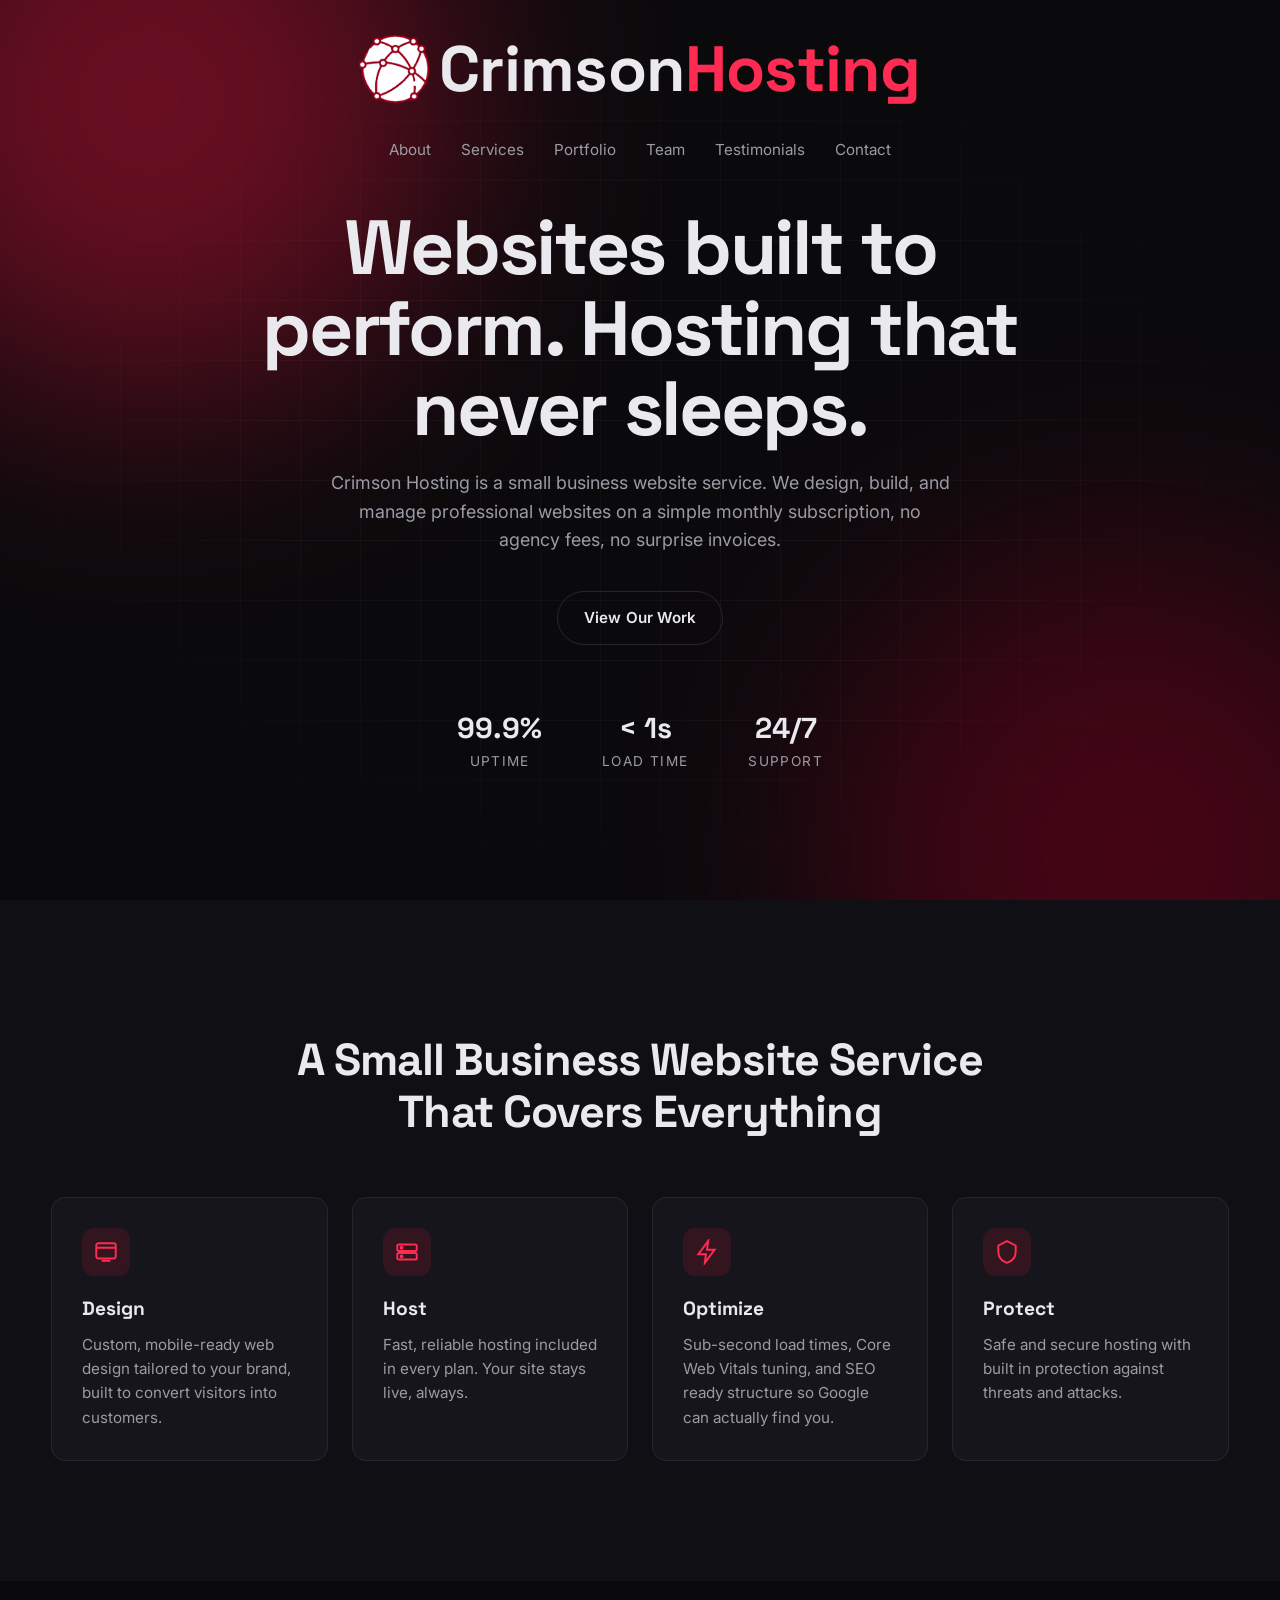
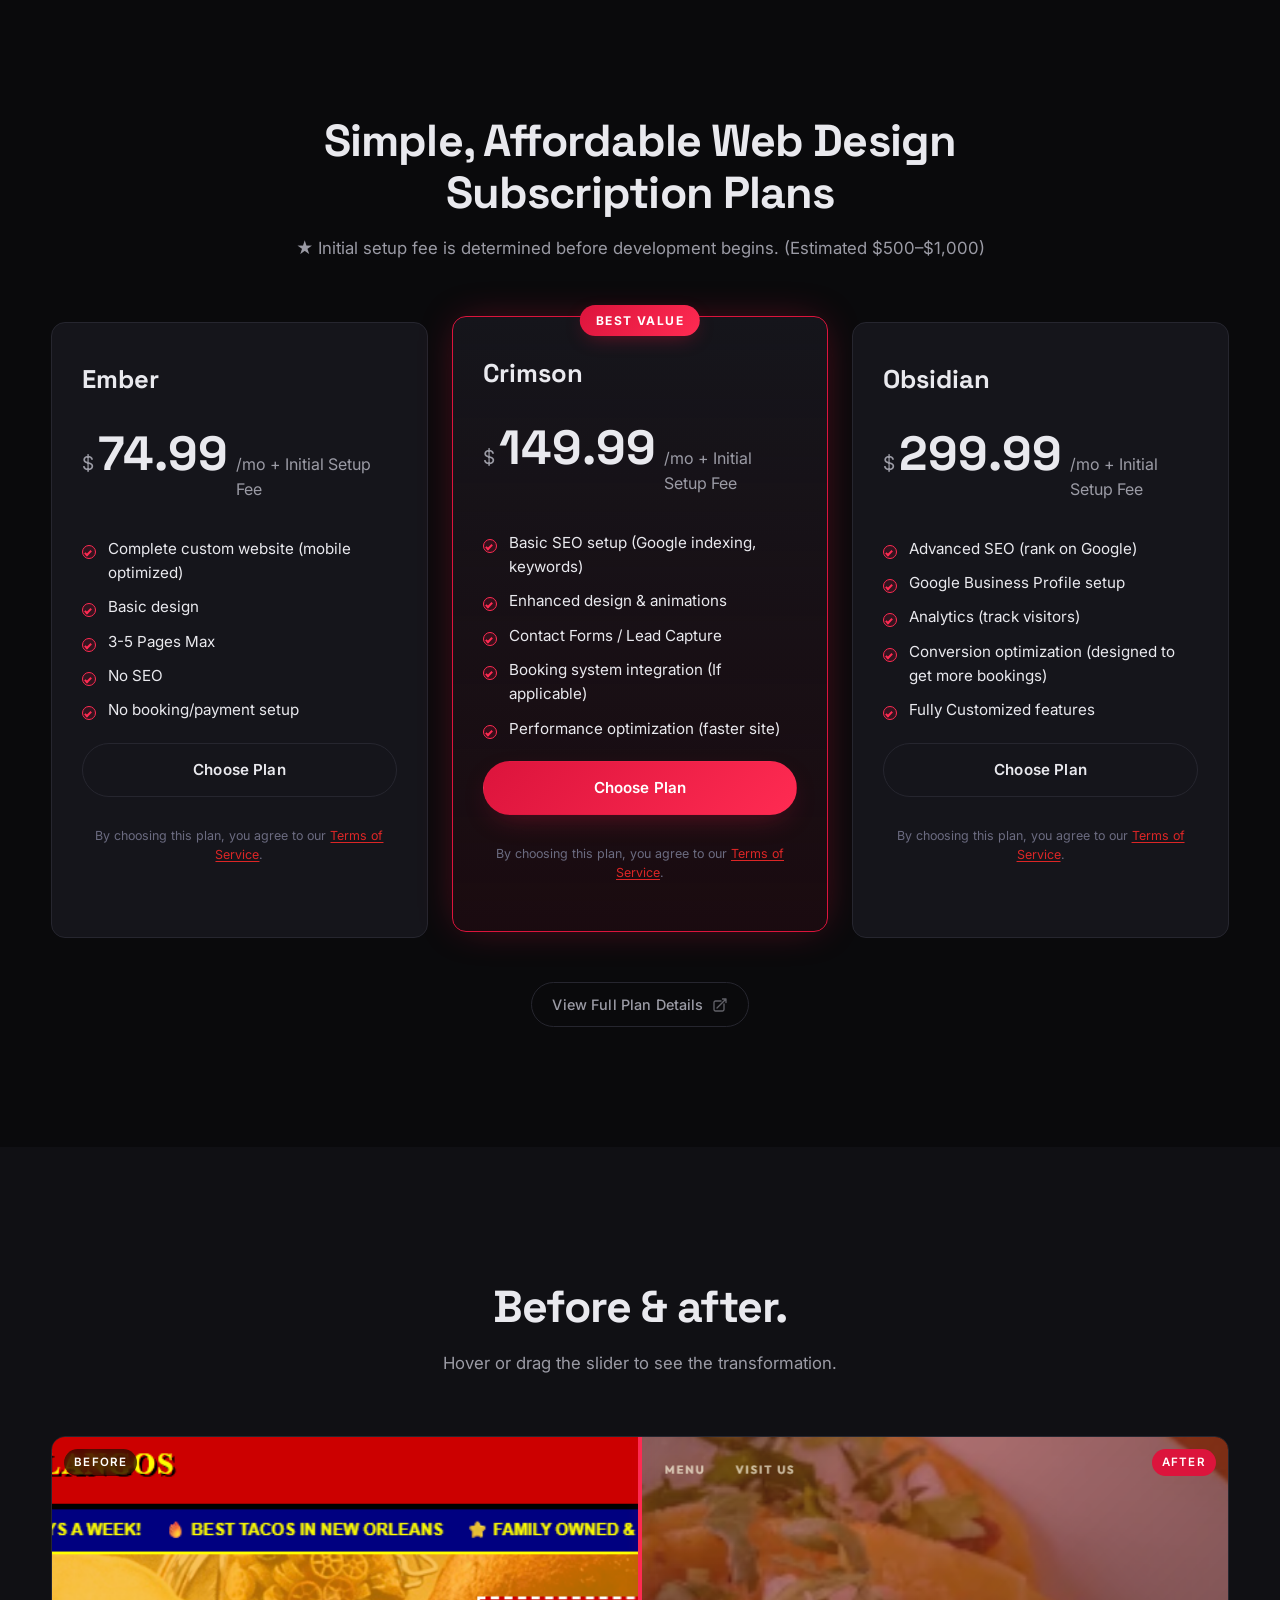
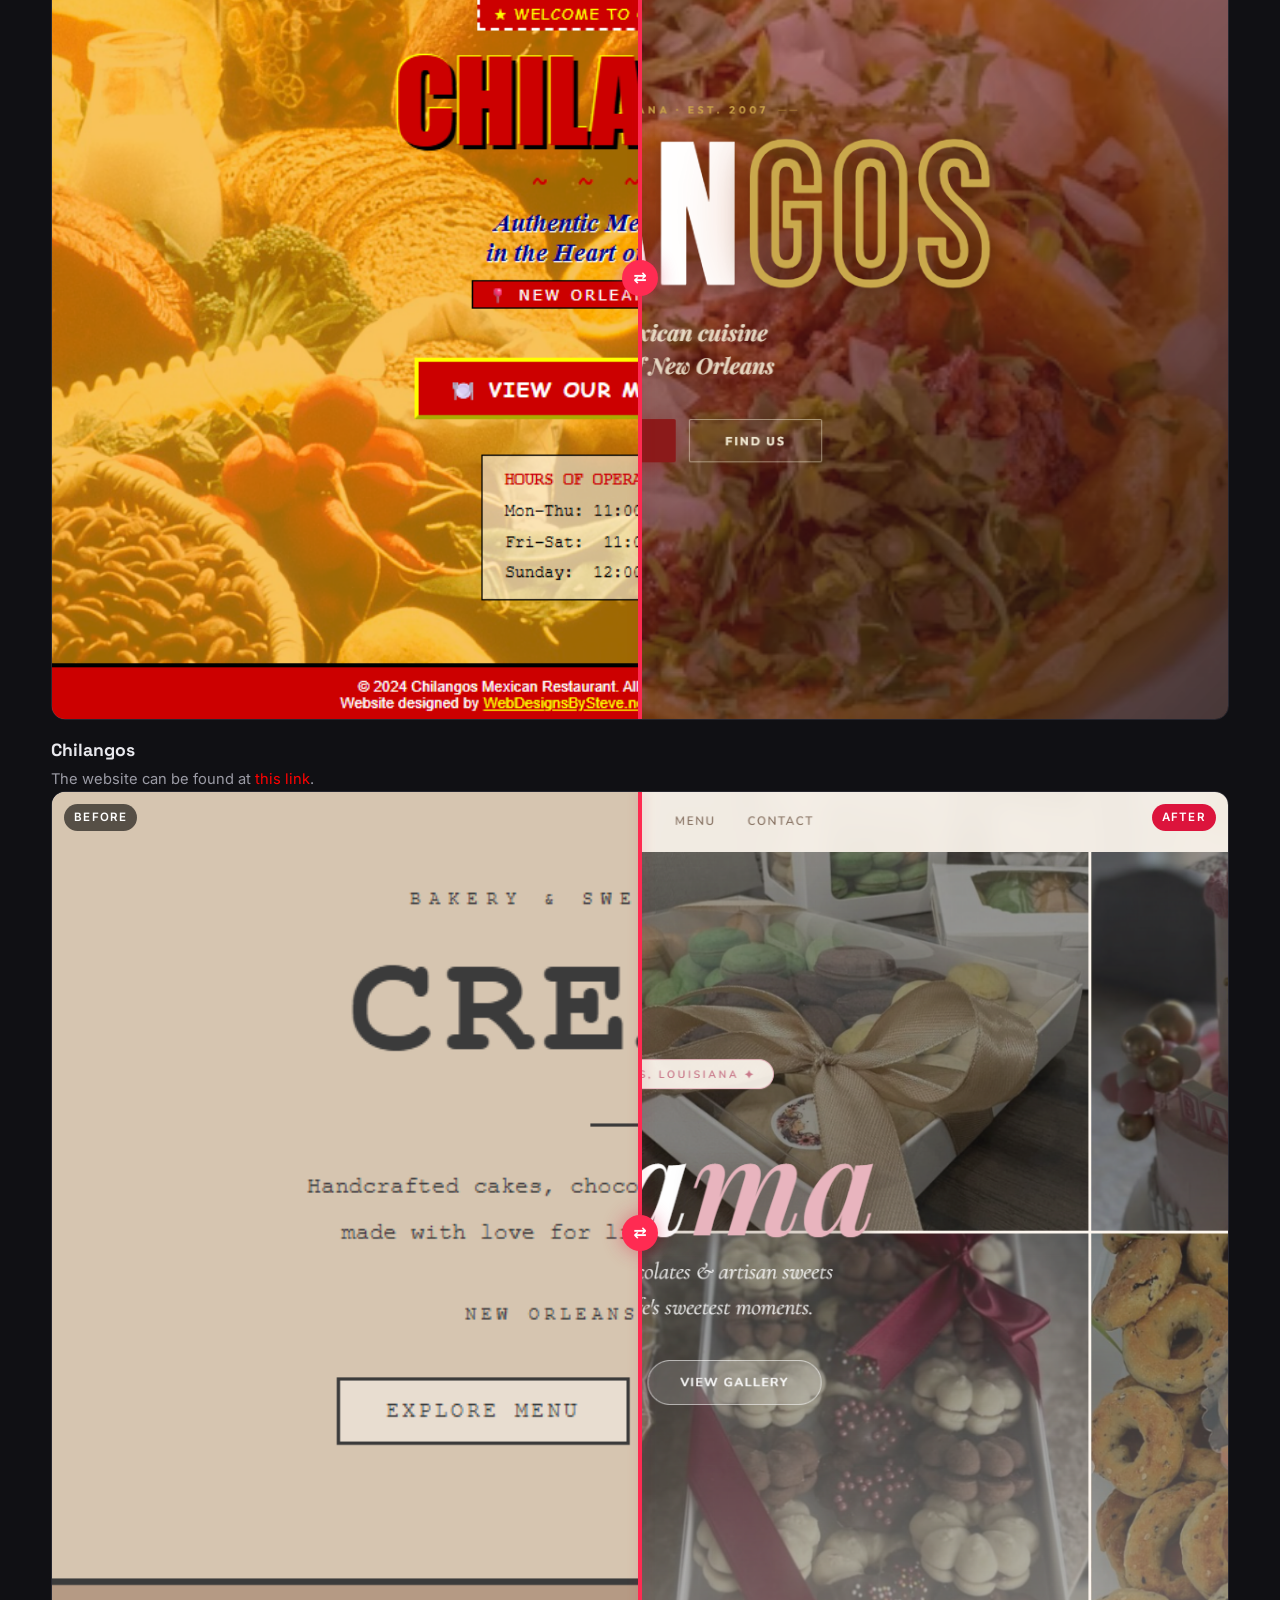
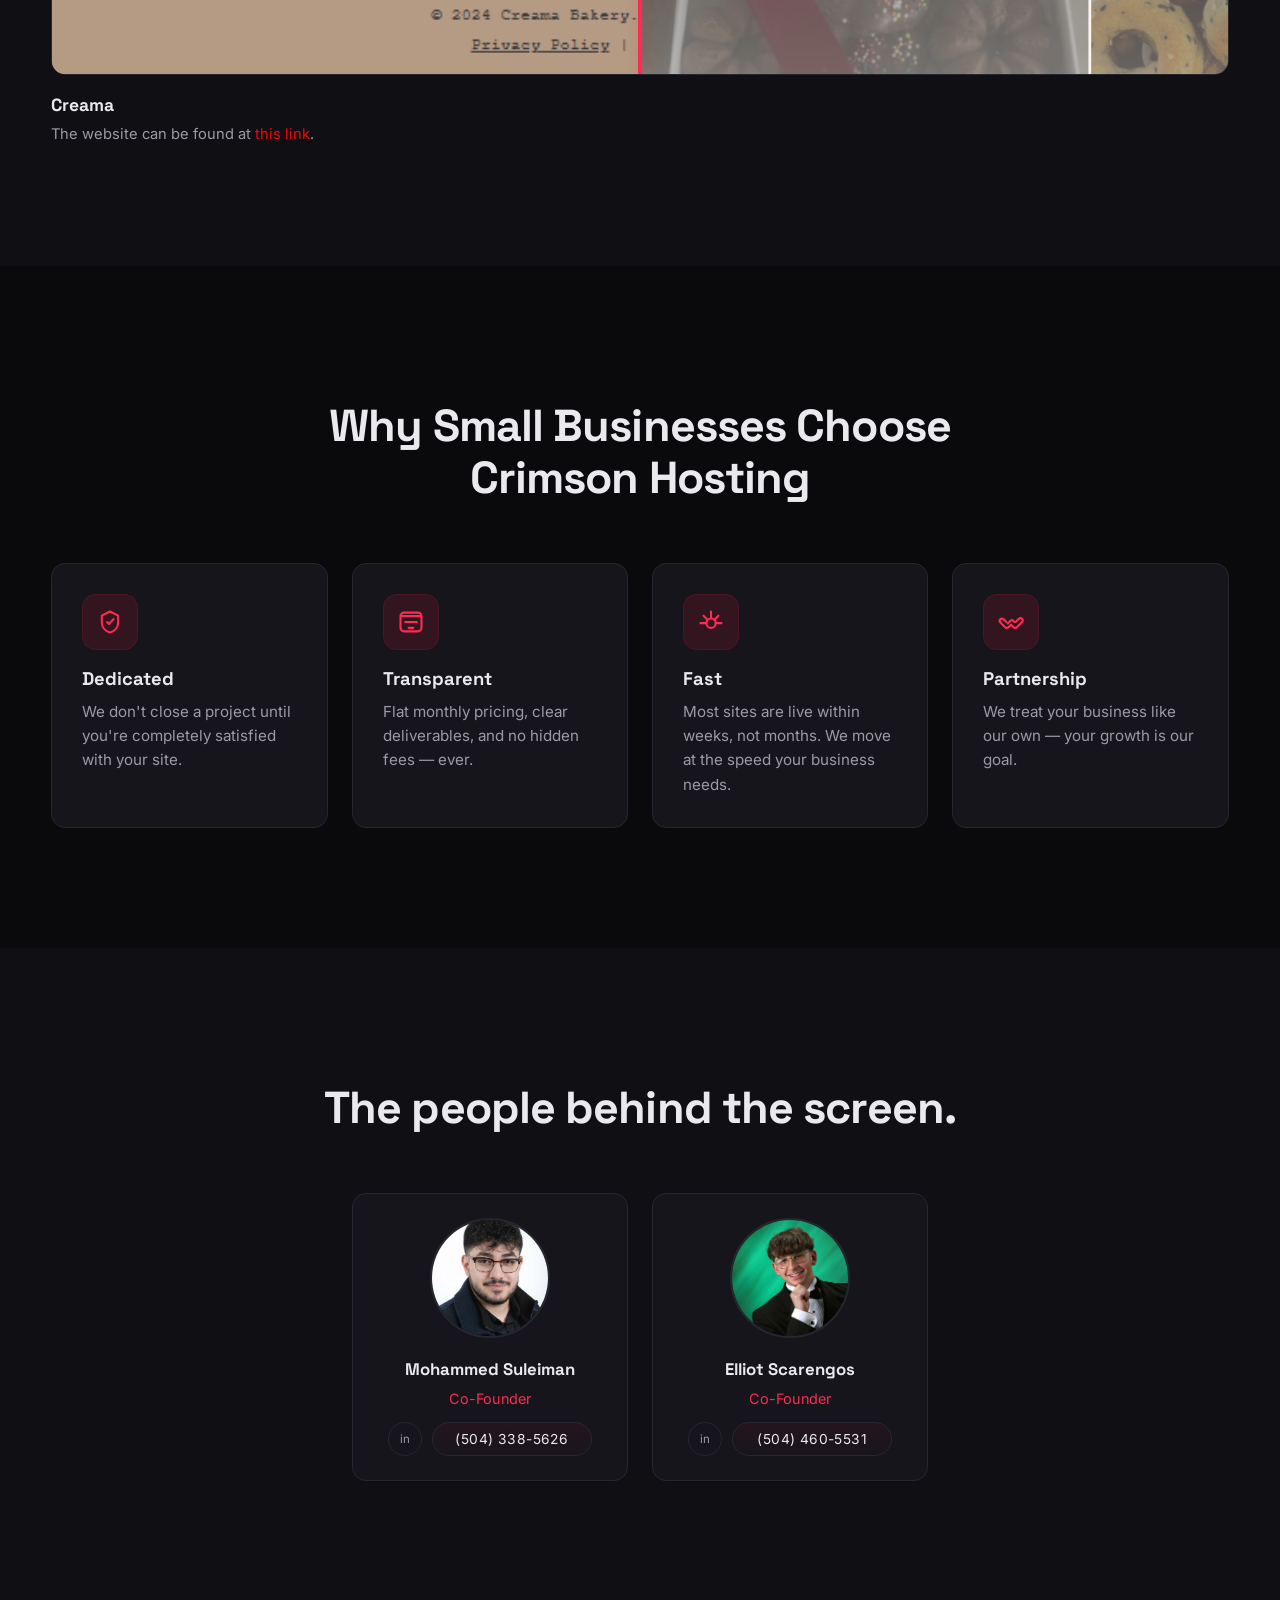
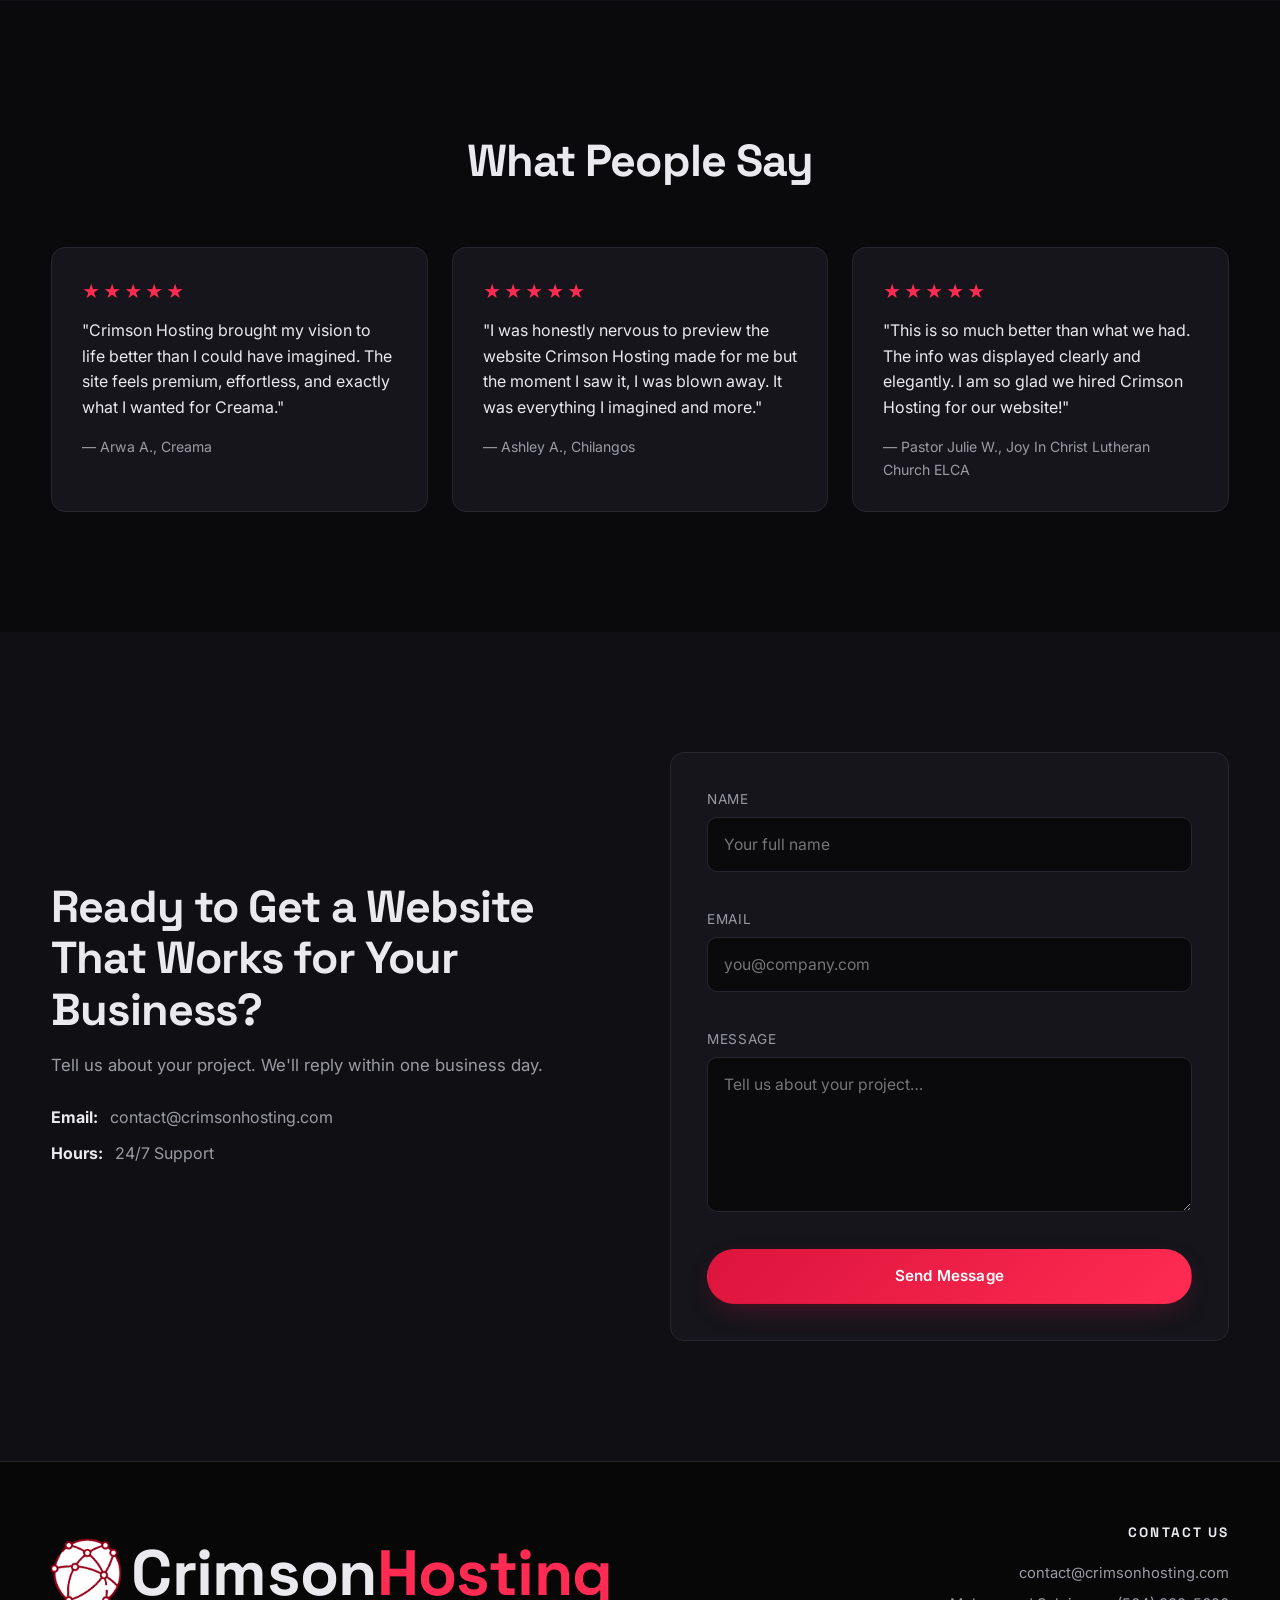
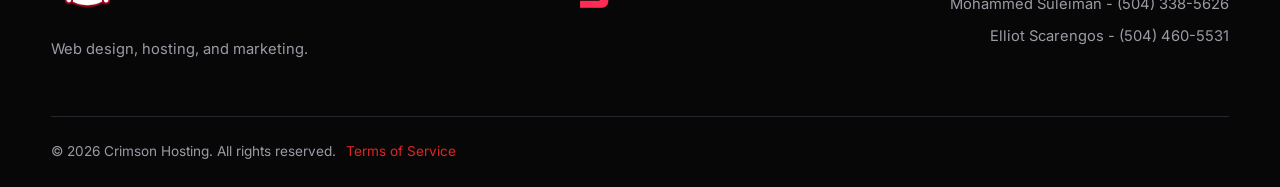
==== commit 561f55a2: "Remove first portfolio item from index.html Removed the first portfolio item from the grid." ====
--- a/index.html
+++ b/index.html
@@ -248,24 +248,6 @@
         <p class="section-sub">Hover or drag the slider to see the transformation.</p>
       </div>
 
-      <div class="grid grid-3 reveal">
-        <!-- ITEM 1 -->
-        <figure class="portfolio-item">
-          <div class="compare" data-compare>
-            <picture><source srcset="Joy In Christ After.webp" type="image/webp"><img class="after" src="Joy In Christ After.png" alt="Joy in Christ website after redesign" loading="lazy" /></picture>
-            <div class="before-wrap">
-              <picture><source srcset="Joy In Christ Before.webp" type="image/webp"><img class="before" src="Joy In Christ Before.png" alt="Joy in Christ website before redesign" loading="lazy" /></picture>
-            </div>
-            <div class="slider" aria-hidden="true"></div>
-            <span class="tag before-tag">Before</span>
-            <span class="tag after-tag">After</span>
-          </div>
-          <figcaption>
-            <h4>Joy in Christ</h4>
-            <p>The website can be found at <a href="https://crimsonhosting.github.io/Joy-In-Christ/" target="_blank" style="color: red;">this link</a>.</p>
-          </figcaption>
-        </figure>
-
         <!-- ITEM 2 -->
         <figure class="portfolio-item">
           <div class="compare" data-compare>
@@ -279,7 +261,7 @@
           </div>
           <figcaption>
             <h4>Chilangos</h4>
-            <p>The website can be found at <a href="https://crimsonhosting.github.io/Chilangos/" target="_blank" style="color: red;">this link</a>.</p>
+            <p>The website can be found at <a href="https://chilangoskenner.com/" target="_blank" style="color: red;">this link</a>.</p>
           </figcaption>
         </figure>
 
@@ -296,7 +278,7 @@
           </div>
           <figcaption>
             <h4>Creama</h4>
-            <p>The website can be found at <a href="https://crimsonhosting.github.io/Creama/" target="_blank" style="color: red;">this link</a>.</p>
+            <p>The website can be found at <a href="https://creamanola.com/" target="_blank" style="color: red;">this link</a>.</p>
           </figcaption>
         </figure>
 
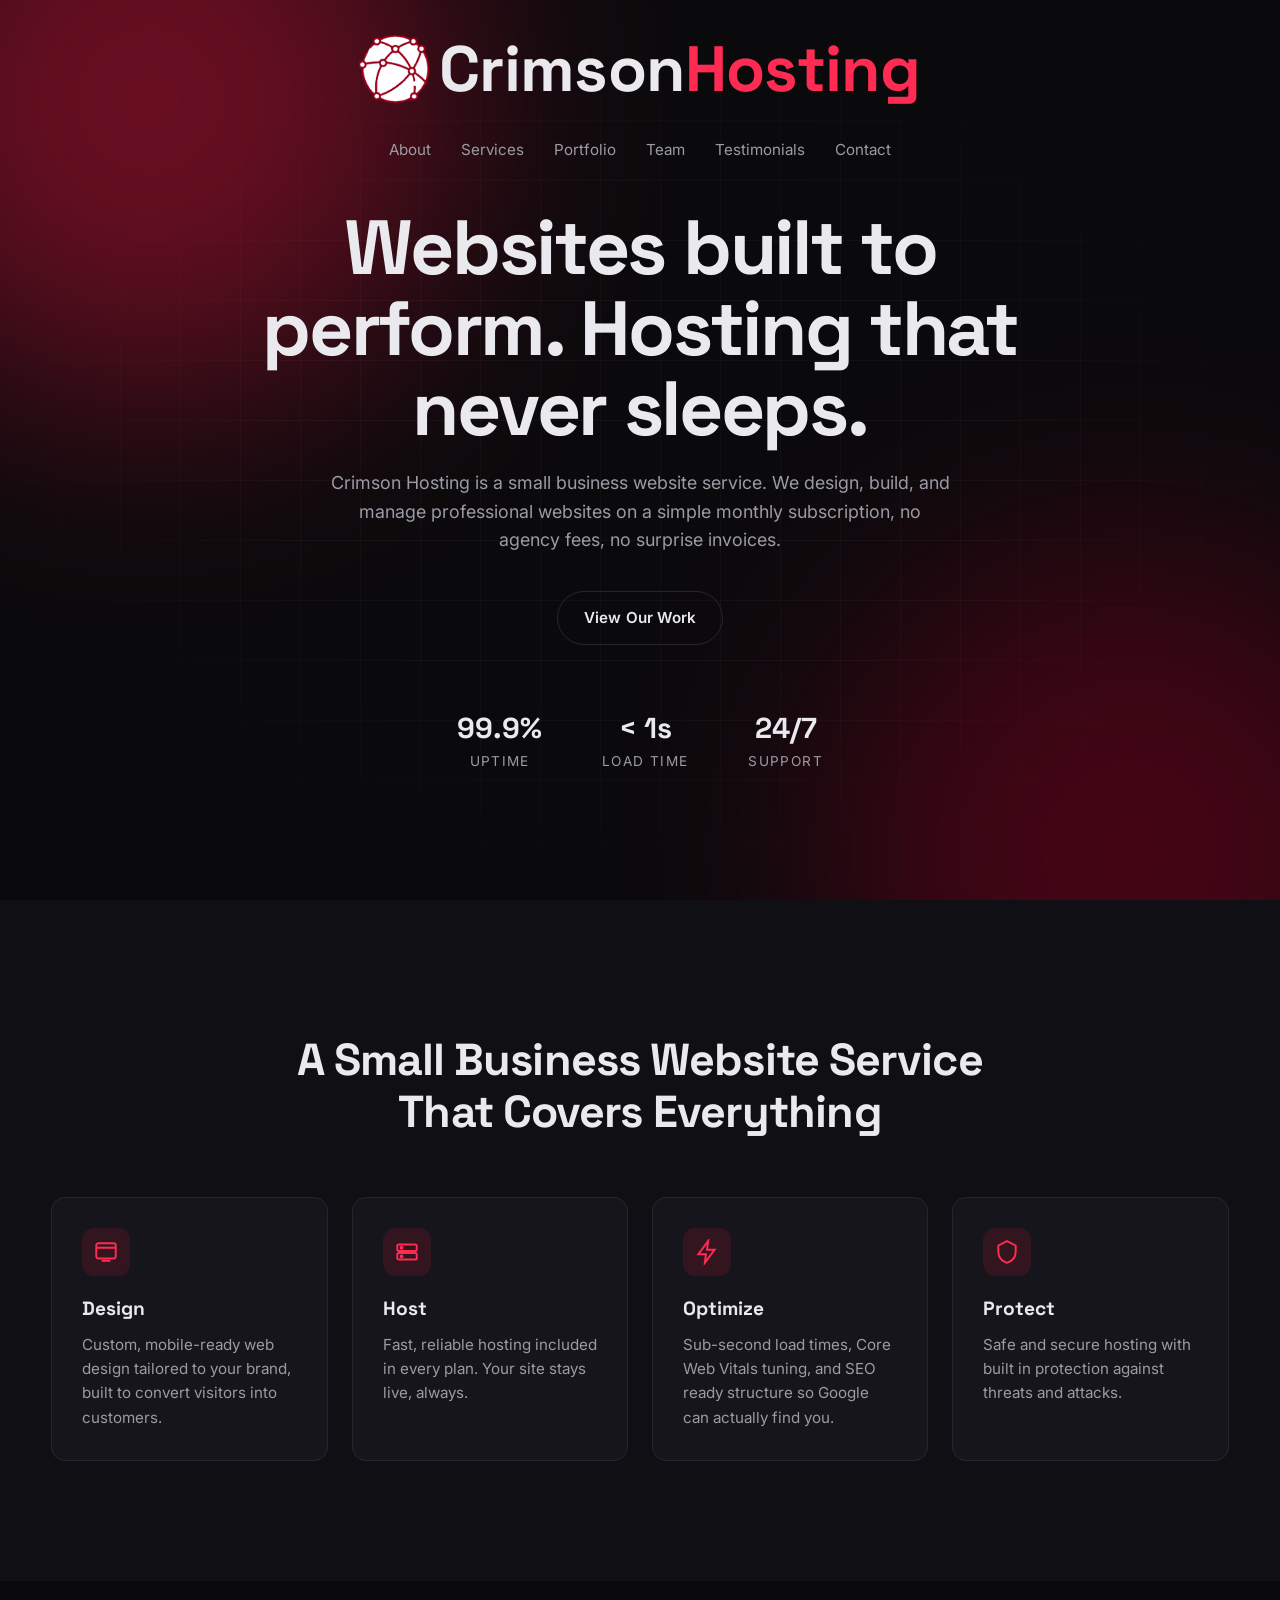
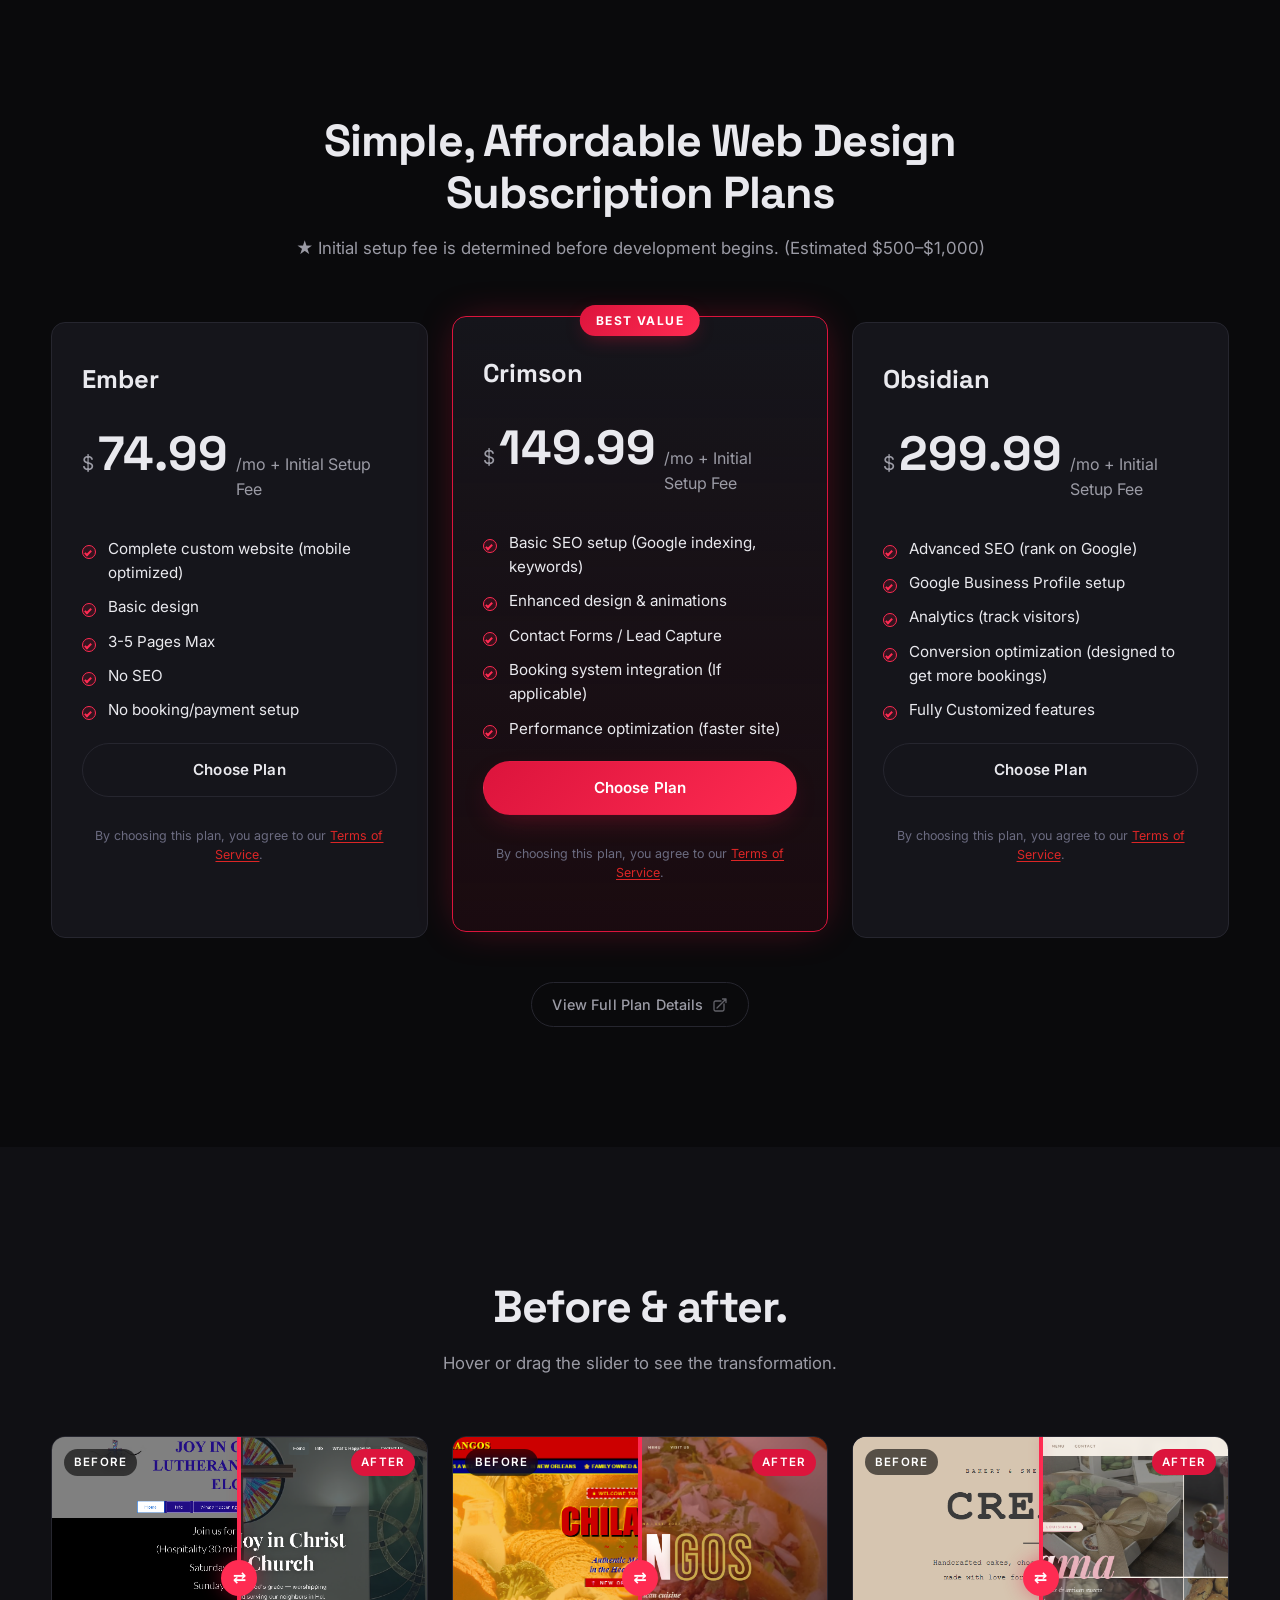
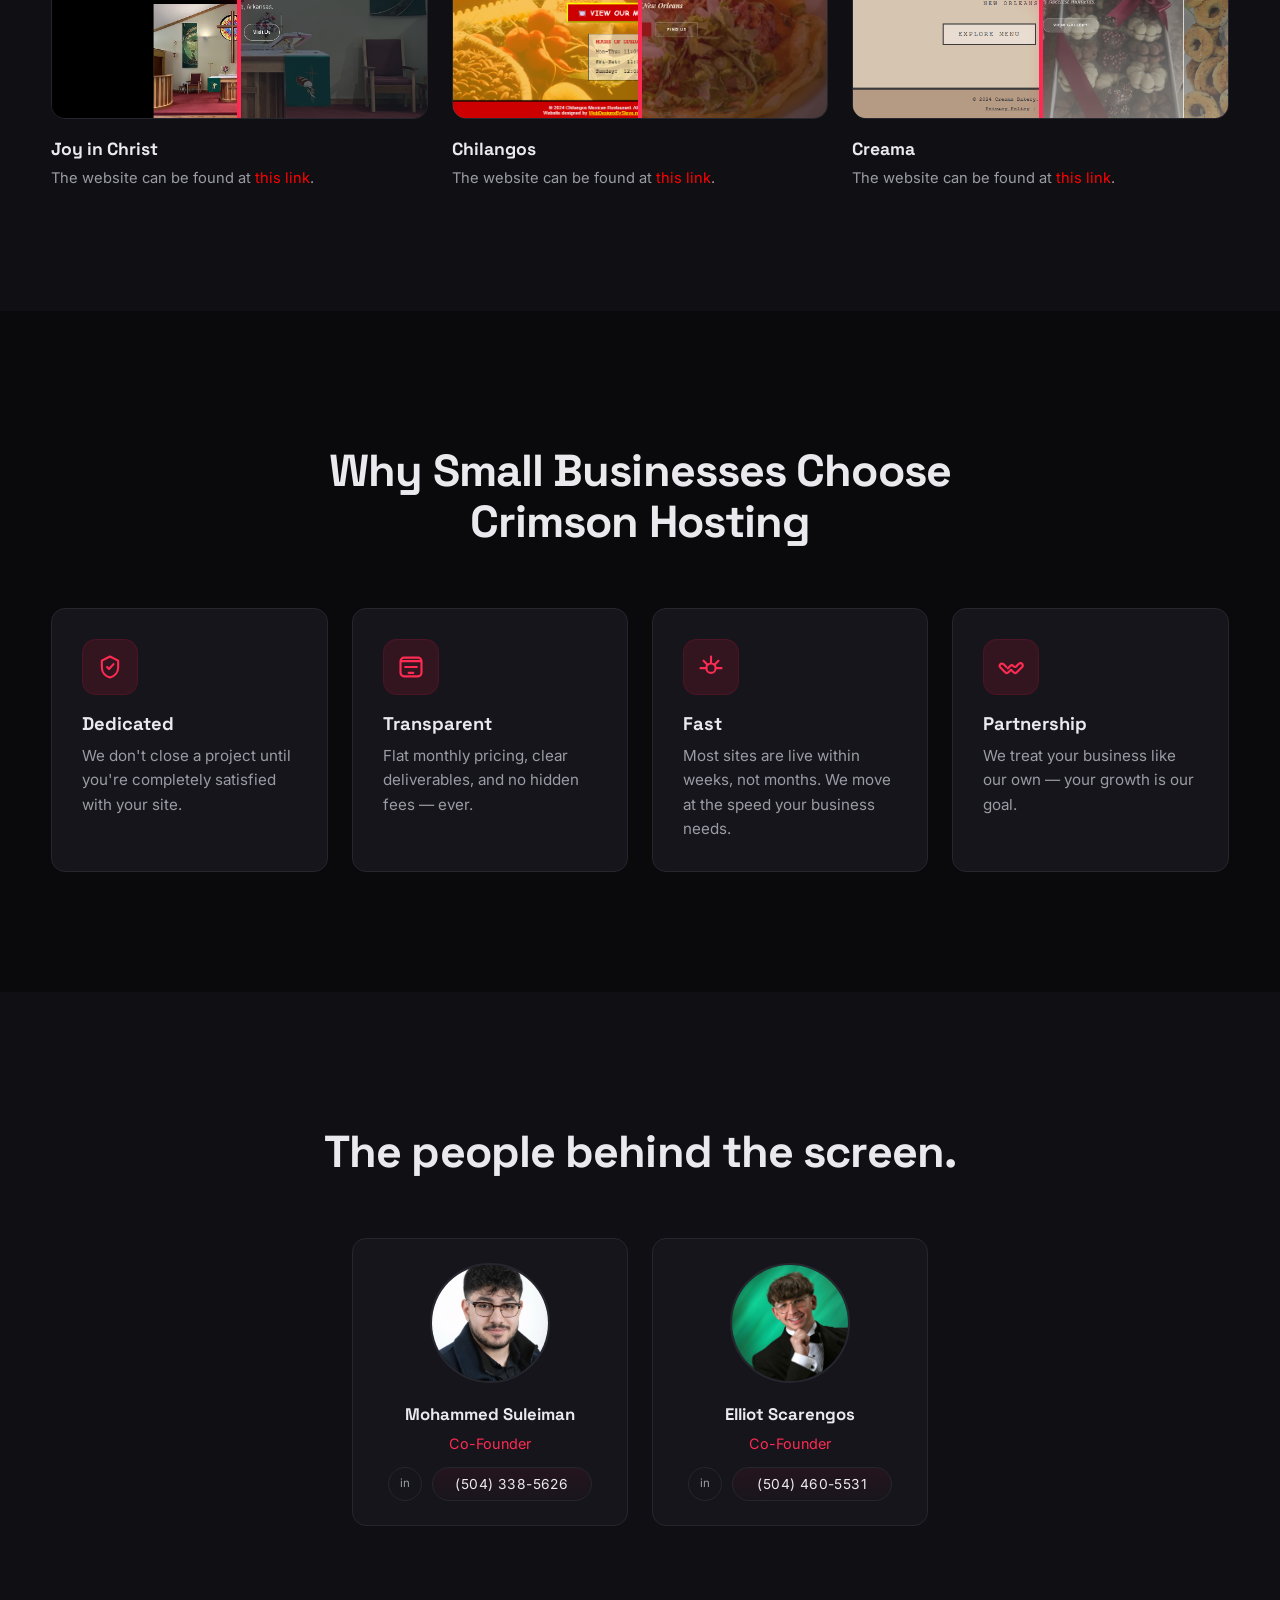
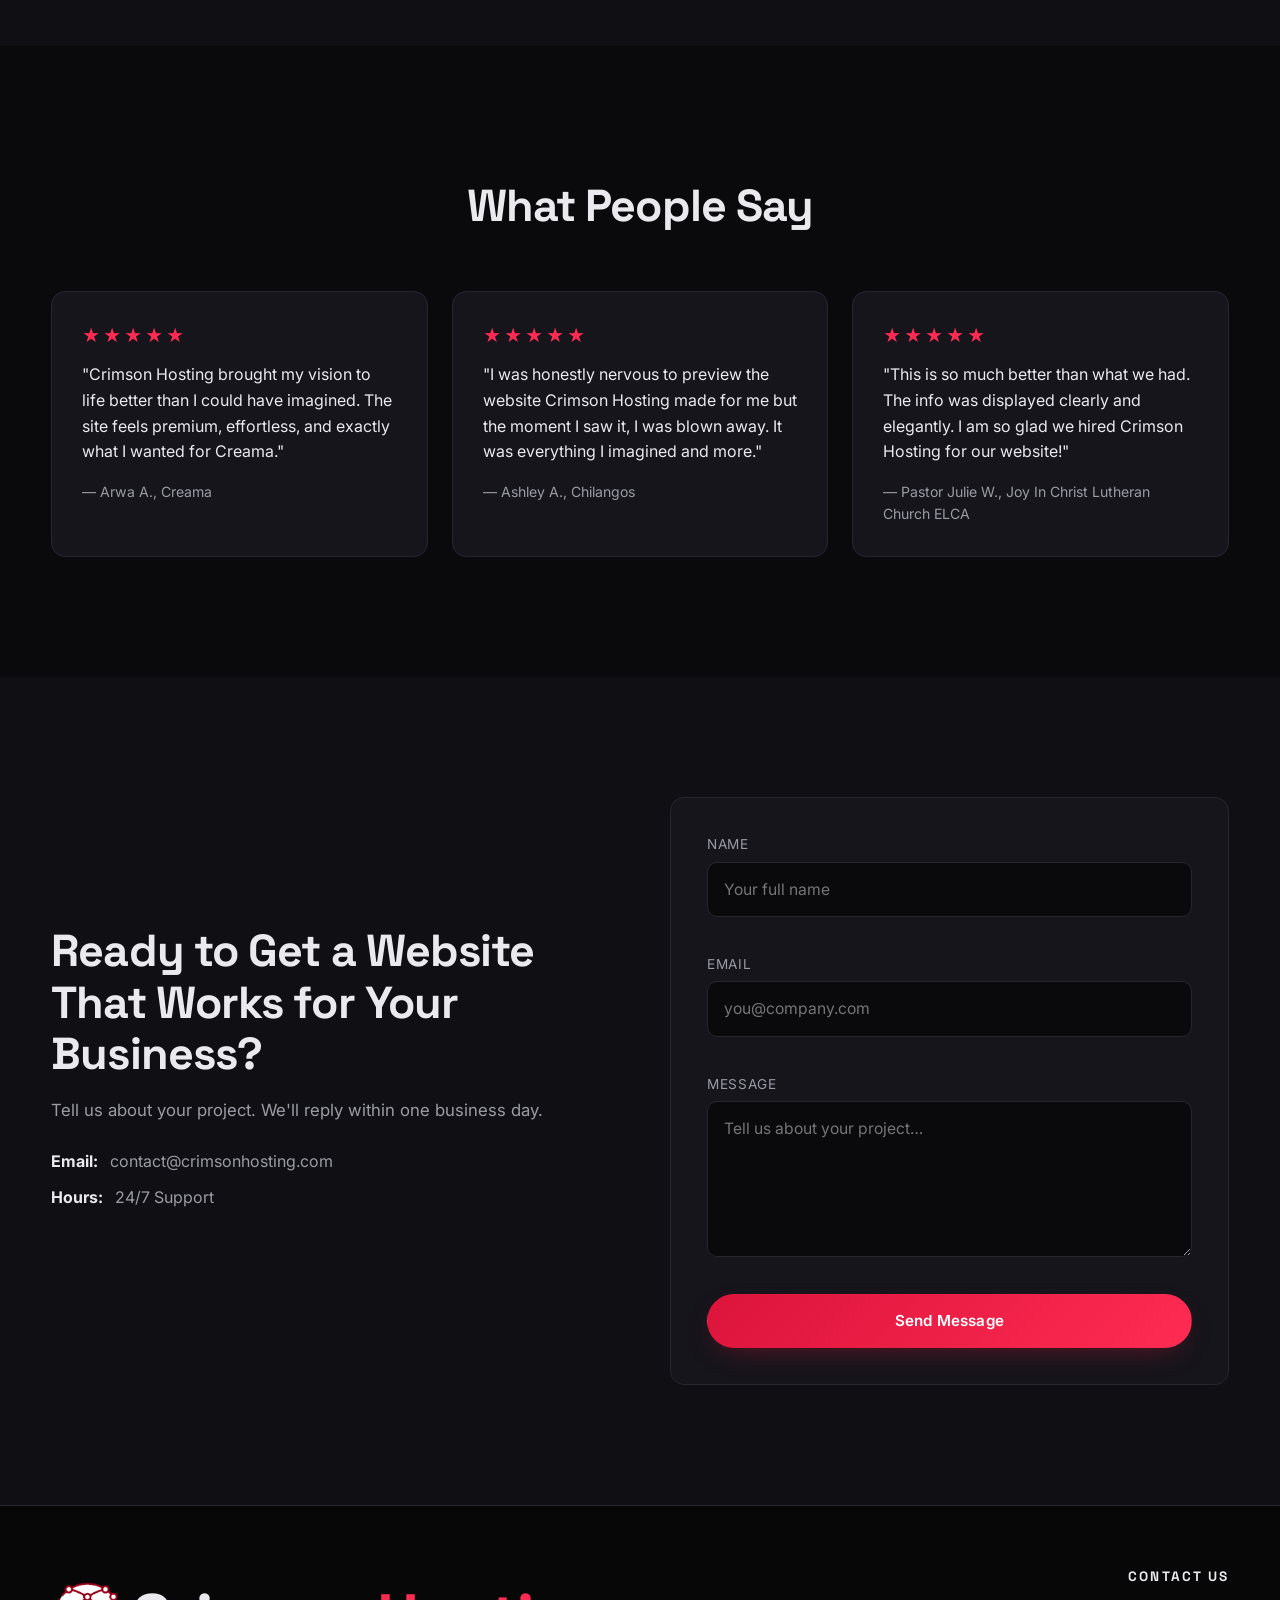
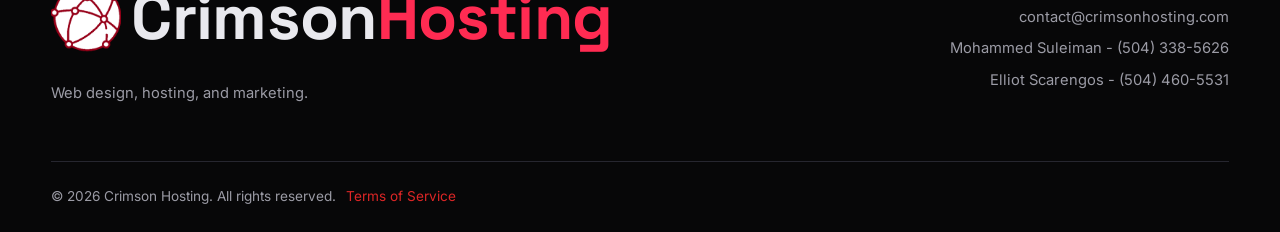
==== commit bedaef7b: "Add portfolio item for 'Joy in Christ' redesign Added a new portfolio item for 'Joy in Christ' websi" ====
--- a/index.html
+++ b/index.html
@@ -248,6 +248,24 @@
         <p class="section-sub">Hover or drag the slider to see the transformation.</p>
       </div>
 
+      <div class="grid grid-3 reveal">
+        <!-- ITEM 1 -->
+        <figure class="portfolio-item">
+          <div class="compare" data-compare>
+            <picture><source srcset="Joy In Christ After.webp" type="image/webp"><img class="after" src="Joy In Christ After.png" alt="Joy in Christ website after redesign" loading="lazy" /></picture>
+            <div class="before-wrap">
+              <picture><source srcset="Joy In Christ Before.webp" type="image/webp"><img class="before" src="Joy In Christ Before.png" alt="Joy in Christ website before redesign" loading="lazy" /></picture>
+            </div>
+            <div class="slider" aria-hidden="true"></div>
+            <span class="tag before-tag">Before</span>
+            <span class="tag after-tag">After</span>
+          </div>
+          <figcaption>
+            <h4>Joy in Christ</h4>
+            <p>The website can be found at <a href="https://crimsonhosting.github.io/Joy-In-Christ/" target="_blank" style="color: red;">this link</a>.</p>
+          </figcaption>
+        </figure>
+
         <!-- ITEM 2 -->
         <figure class="portfolio-item">
           <div class="compare" data-compare>
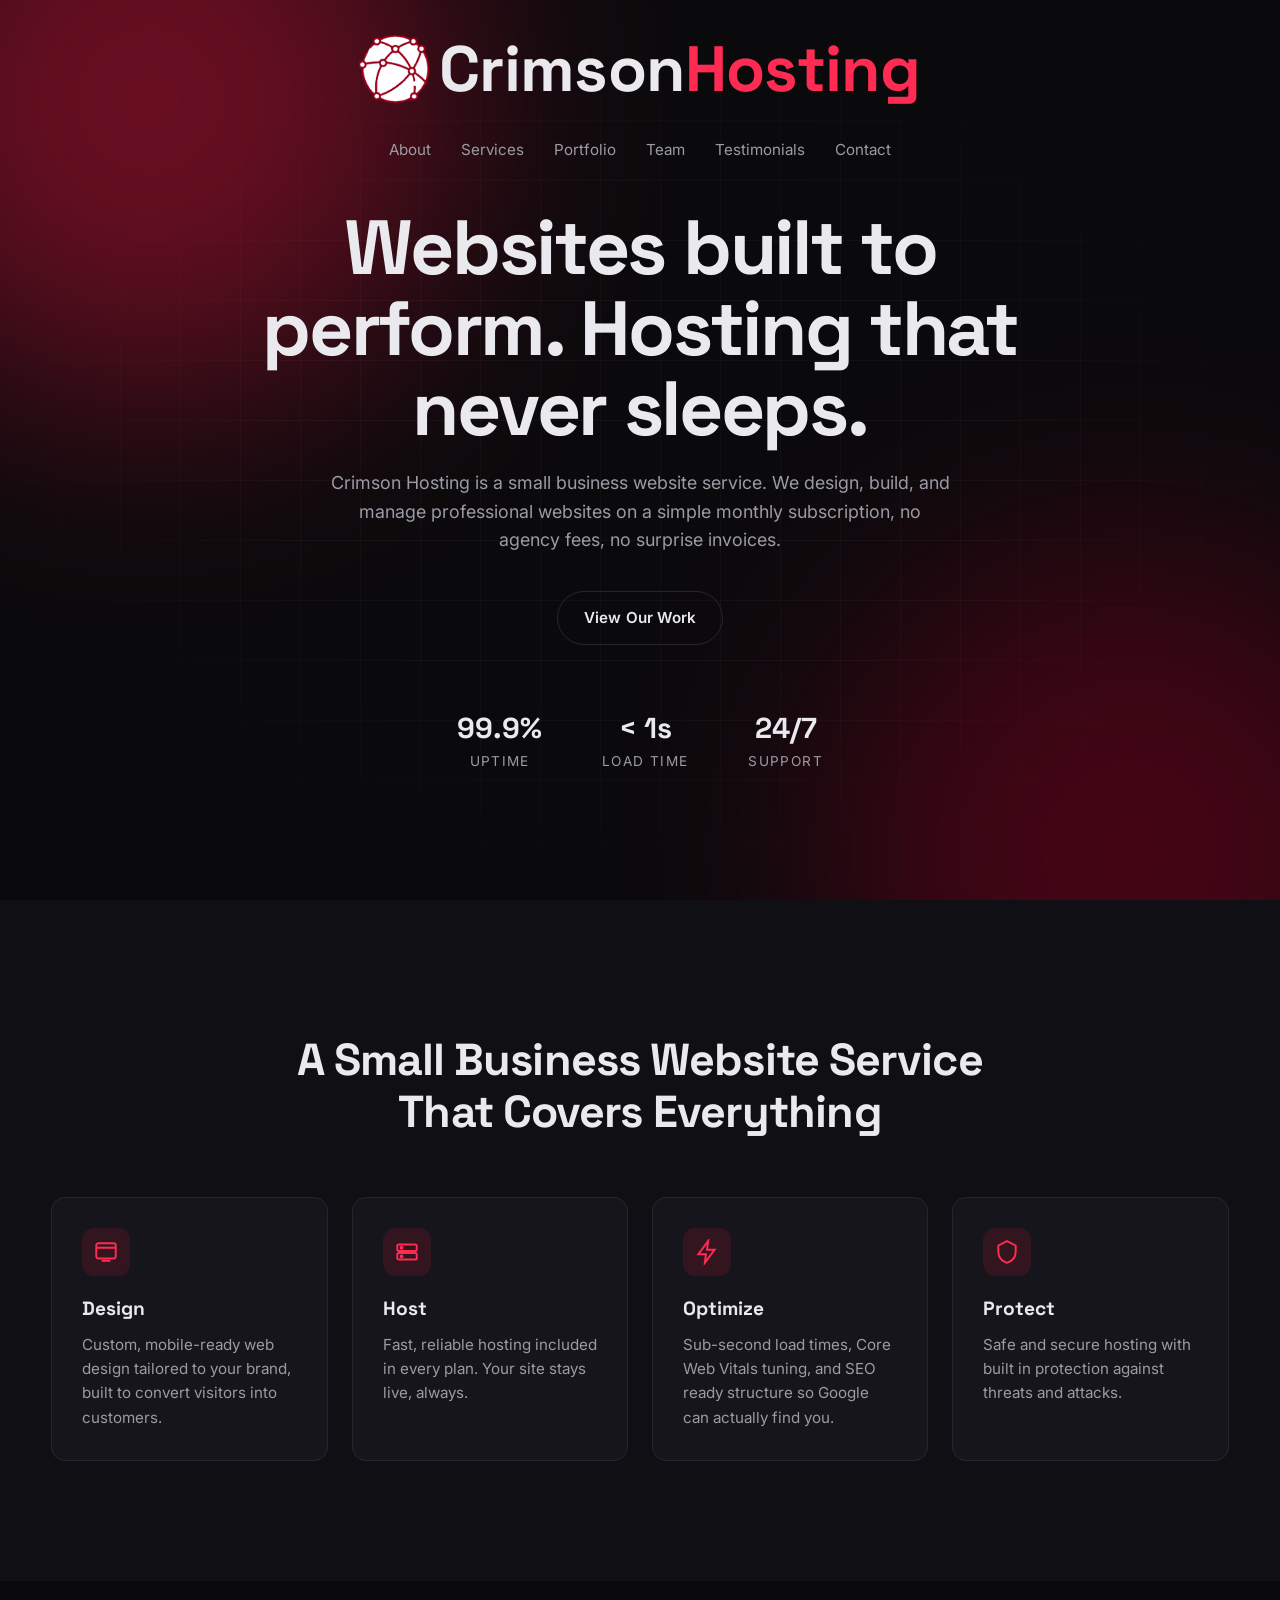
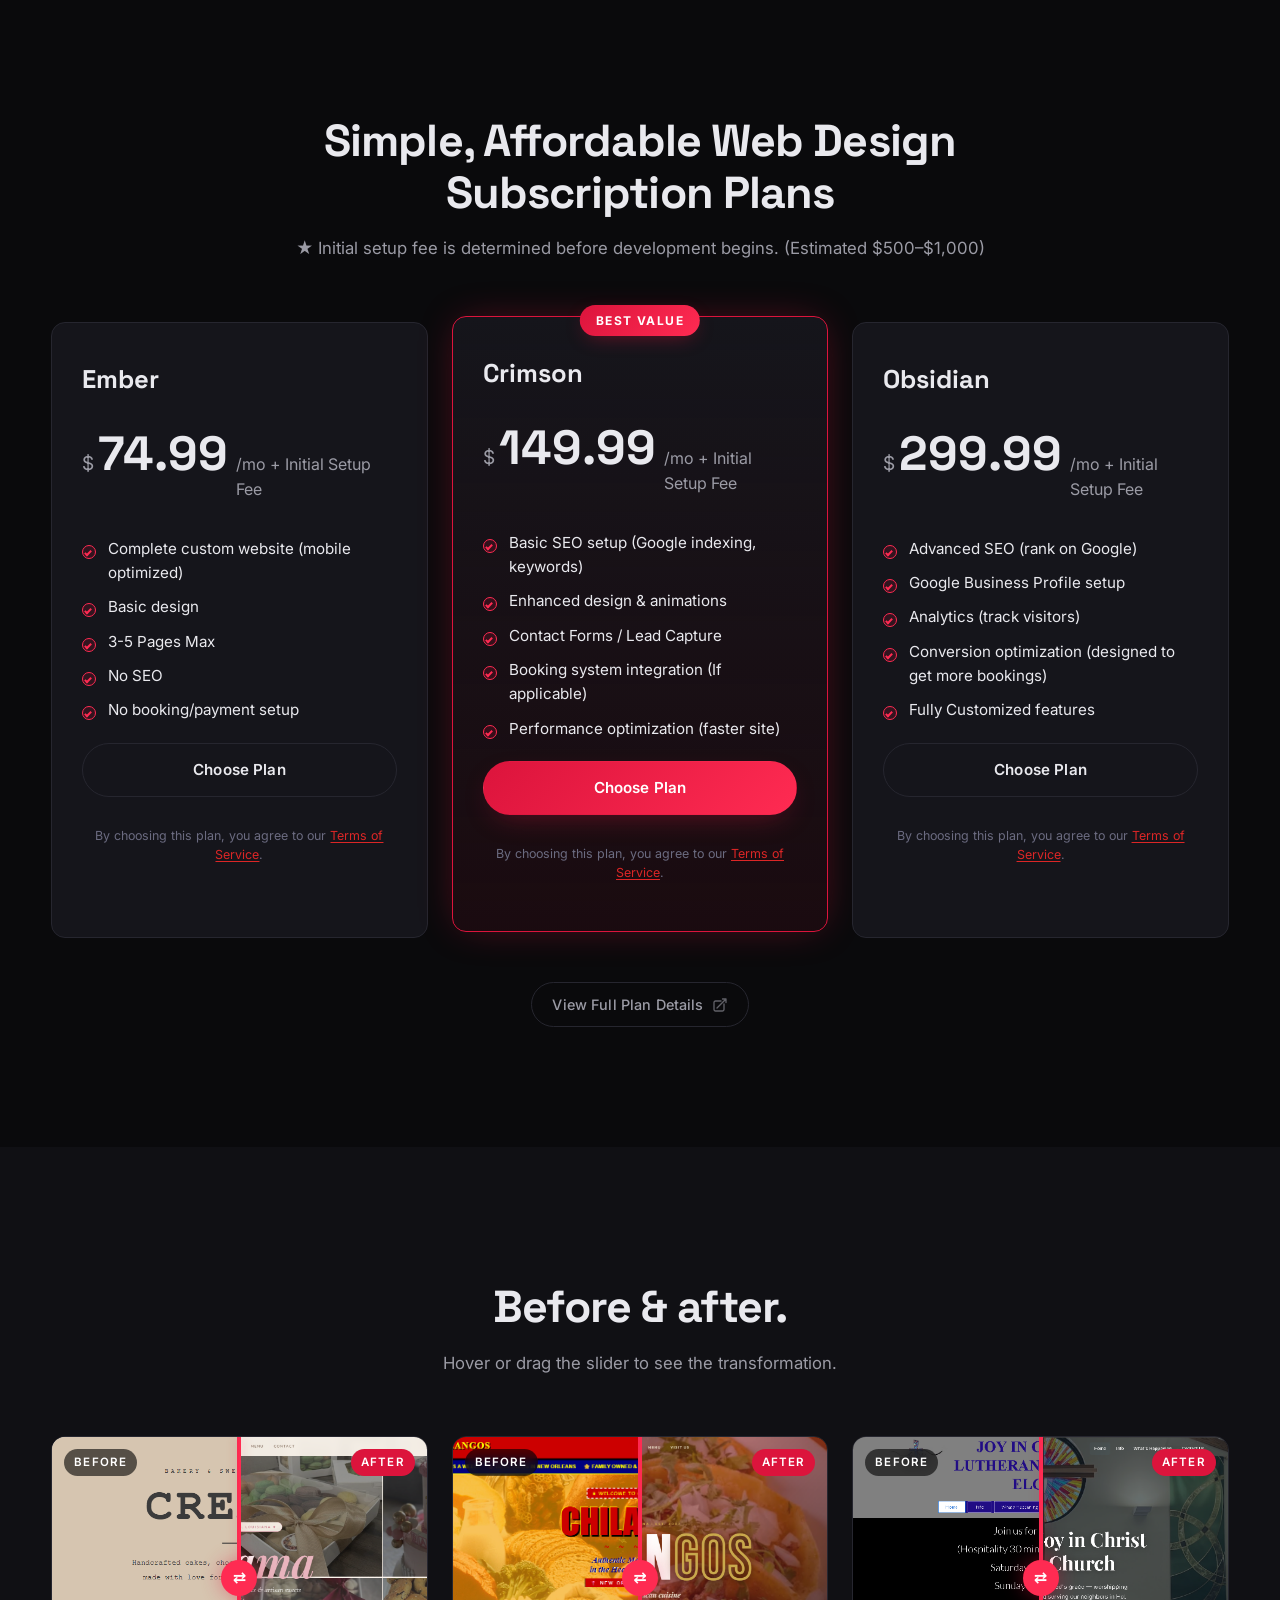
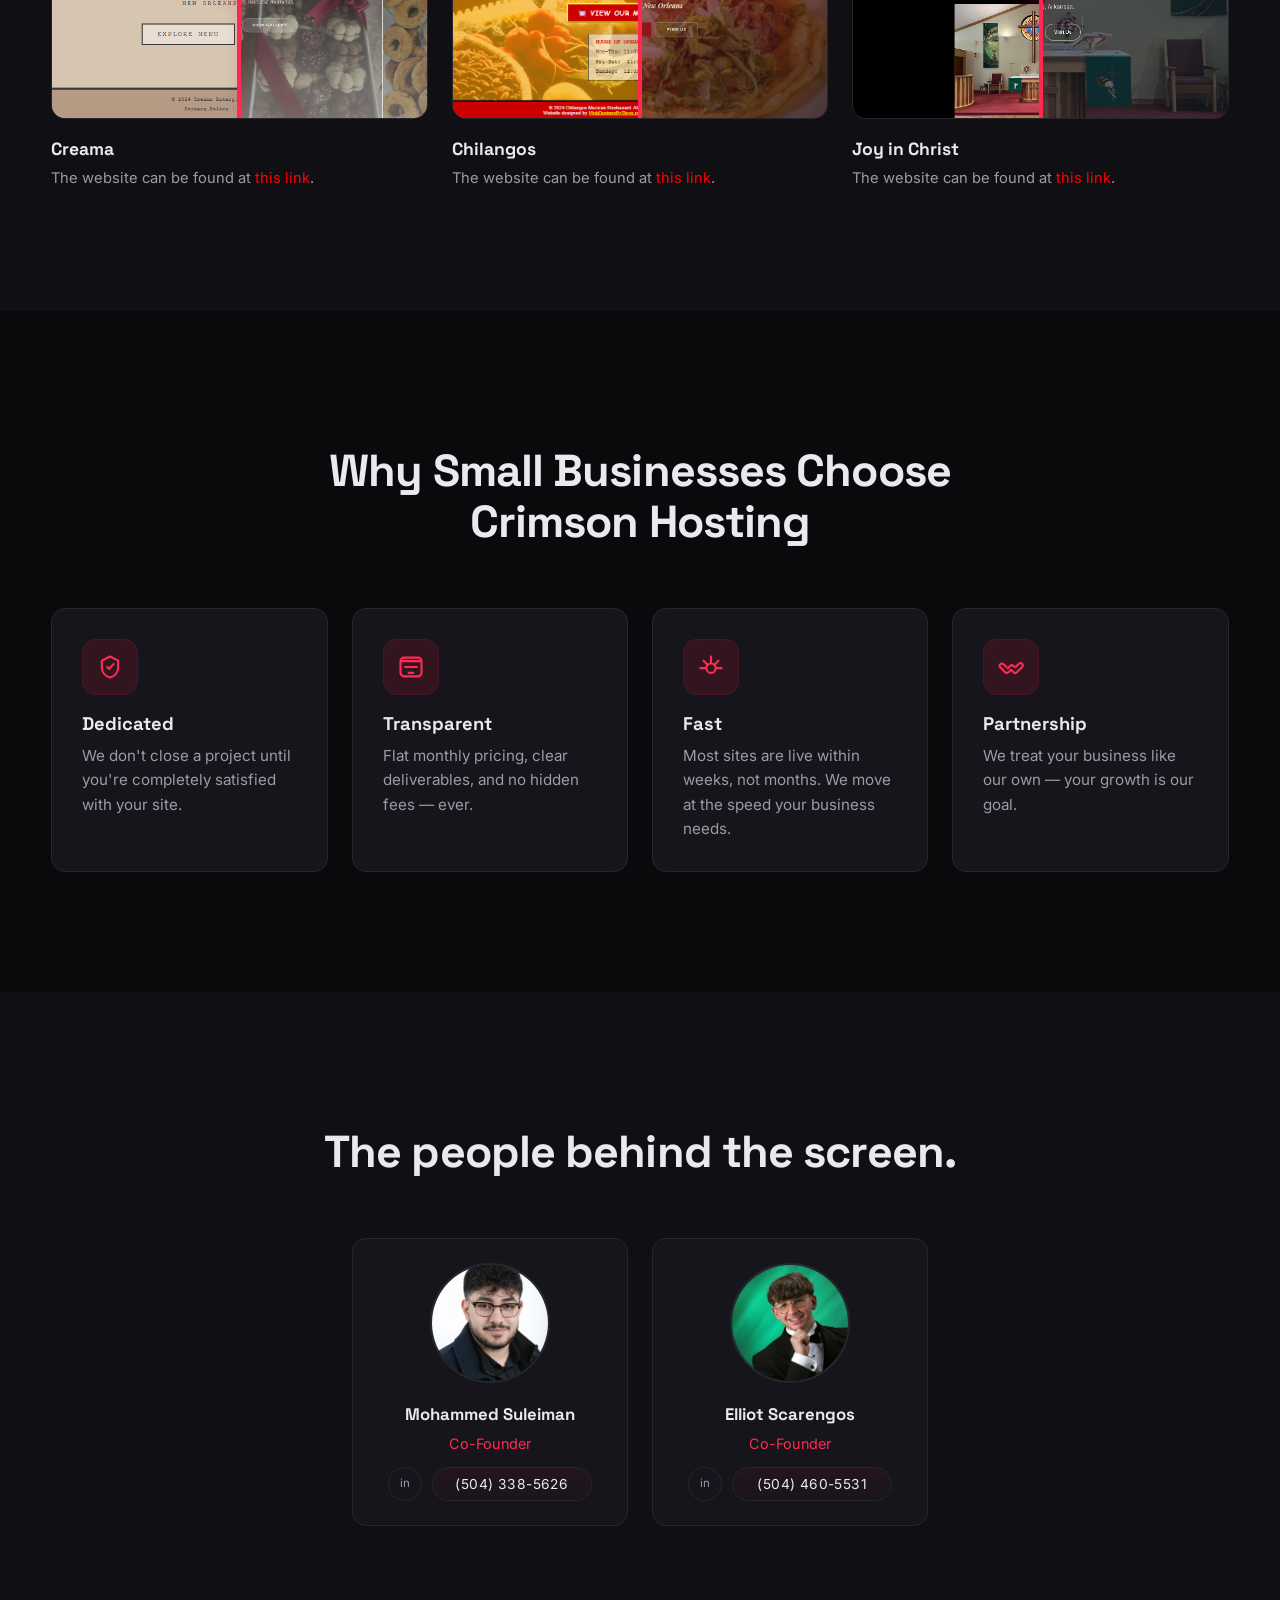
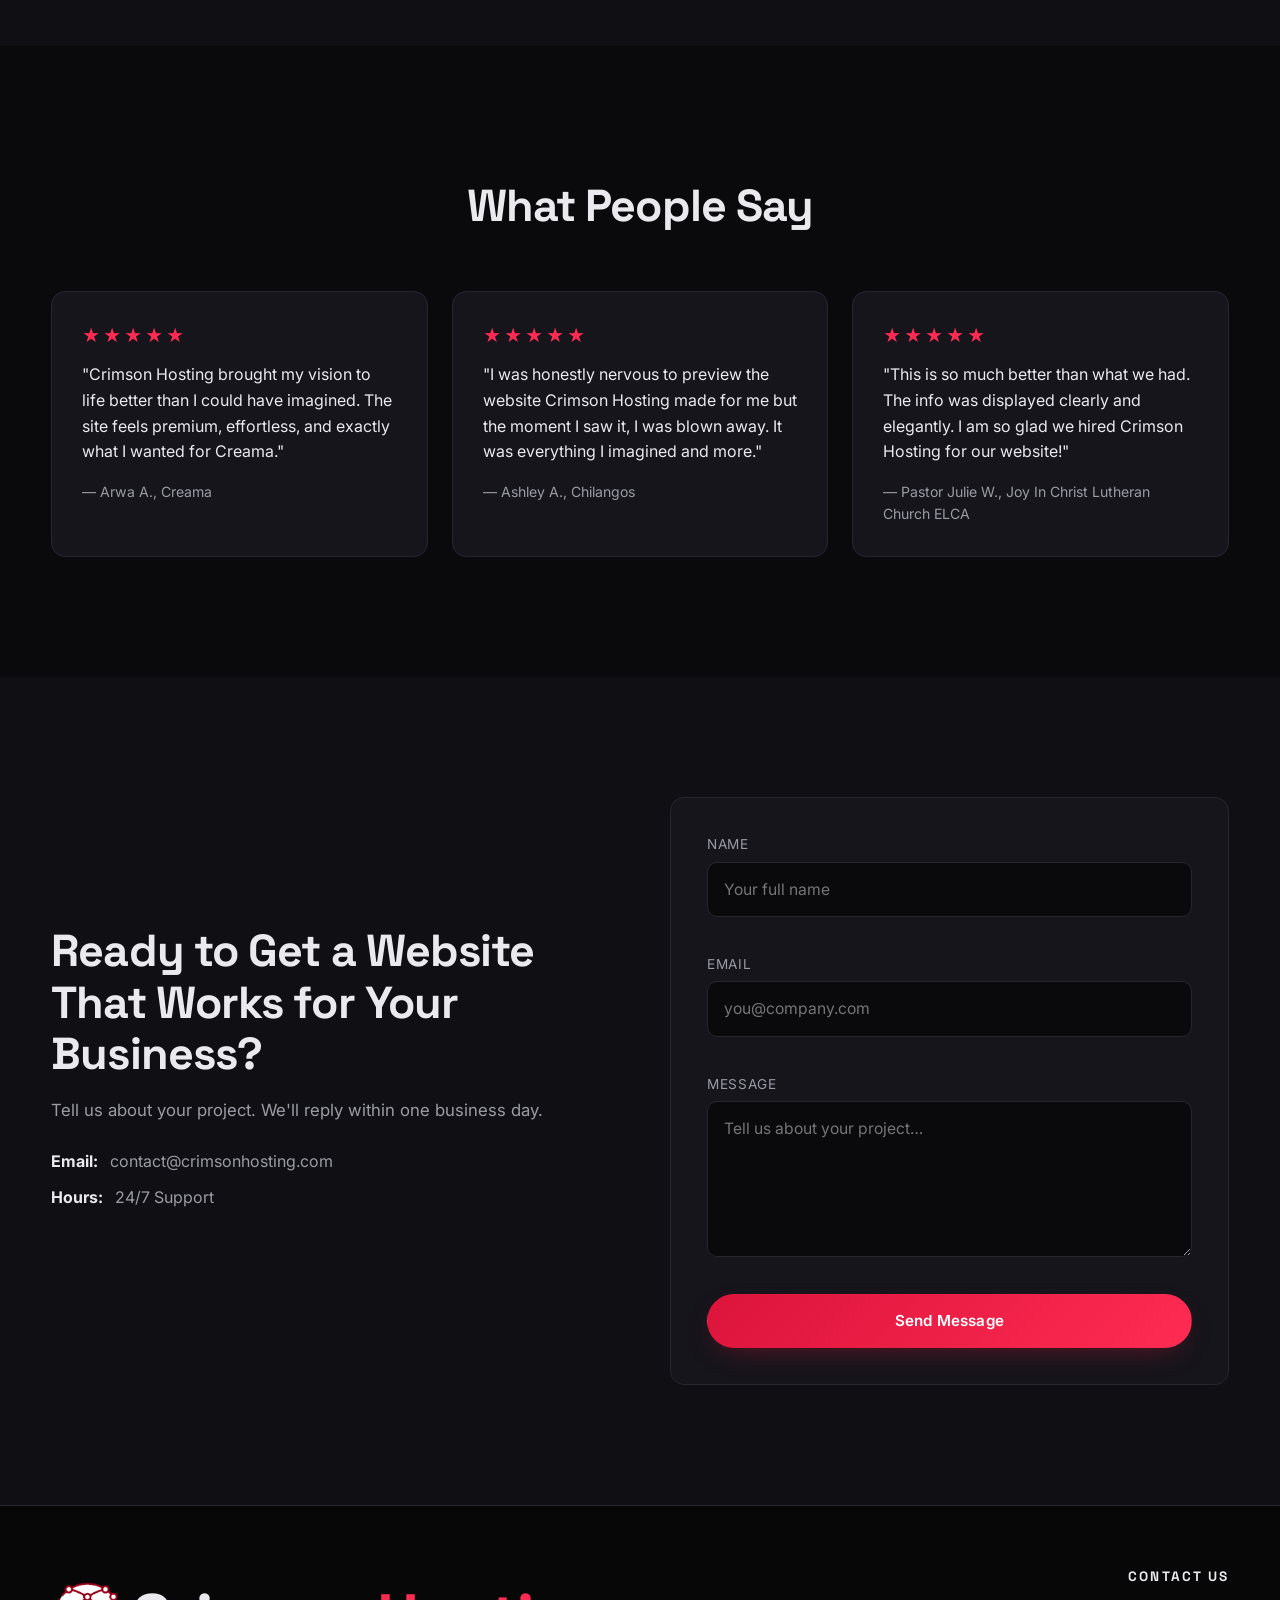
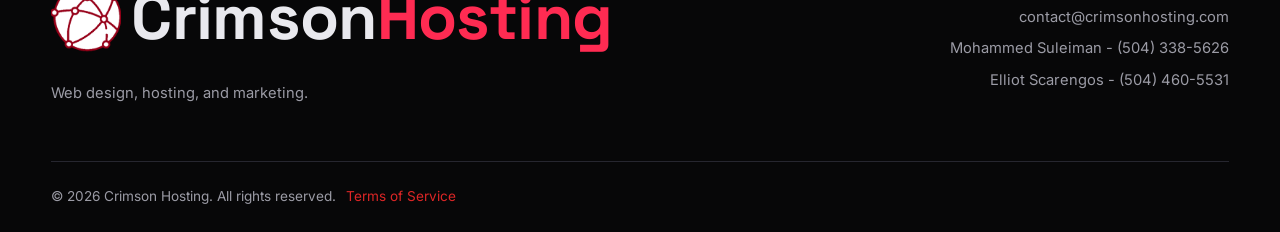
==== commit 0ba7a177: "Update index.html" ====
--- a/index.html
+++ b/index.html
@@ -252,17 +252,17 @@
         <!-- ITEM 1 -->
         <figure class="portfolio-item">
           <div class="compare" data-compare>
-            <picture><source srcset="Joy In Christ After.webp" type="image/webp"><img class="after" src="Joy In Christ After.png" alt="Joy in Christ website after redesign" loading="lazy" /></picture>
+            <picture><source srcset="Creama After.webp" type="image/webp"><img class="after" src="Creama After.png" alt="Creama website after redesign" loading="lazy" /></picture>
             <div class="before-wrap">
-              <picture><source srcset="Joy In Christ Before.webp" type="image/webp"><img class="before" src="Joy In Christ Before.png" alt="Joy in Christ website before redesign" loading="lazy" /></picture>
+              <picture><source srcset="Creama Before.webp" type="image/webp"><img class="before" src="Creama Before.png" alt="Creama website before redesign" loading="lazy" /></picture>
             </div>
             <div class="slider" aria-hidden="true"></div>
             <span class="tag before-tag">Before</span>
             <span class="tag after-tag">After</span>
           </div>
           <figcaption>
-            <h4>Joy in Christ</h4>
-            <p>The website can be found at <a href="https://crimsonhosting.github.io/Joy-In-Christ/" target="_blank" style="color: red;">this link</a>.</p>
+            <h4>Creama</h4>
+            <p>The website can be found at <a href="https://creamanola.com/" target="_blank" style="color: red;">this link</a>.</p>
           </figcaption>
         </figure>
 
@@ -286,19 +286,20 @@
         <!-- ITEM 3 -->
         <figure class="portfolio-item">
           <div class="compare" data-compare>
-            <picture><source srcset="Creama After.webp" type="image/webp"><img class="after" src="Creama After.png" alt="Creama website after redesign" loading="lazy" /></picture>
+            <picture><source srcset="Joy In Christ After.webp" type="image/webp"><img class="after" src="Joy In Christ After.png" alt="Joy in Christ website after redesign" loading="lazy" /></picture>
             <div class="before-wrap">
-              <picture><source srcset="Creama Before.webp" type="image/webp"><img class="before" src="Creama Before.png" alt="Creama website before redesign" loading="lazy" /></picture>
+              <picture><source srcset="Joy In Christ Before.webp" type="image/webp"><img class="before" src="Joy In Christ Before.png" alt="Joy in Christ website before redesign" loading="lazy" /></picture>
             </div>
             <div class="slider" aria-hidden="true"></div>
             <span class="tag before-tag">Before</span>
             <span class="tag after-tag">After</span>
           </div>
           <figcaption>
-            <h4>Creama</h4>
-            <p>The website can be found at <a href="https://creamanola.com/" target="_blank" style="color: red;">this link</a>.</p>
+            <h4>Joy in Christ</h4>
+            <p>The website can be found at <a href="https://crimsonhosting.github.io/Joy-In-Christ/" target="_blank" style="color: red;">this link</a>.</p>
           </figcaption>
-        </figure>
+        </figure>    
+
 
 
       </div>
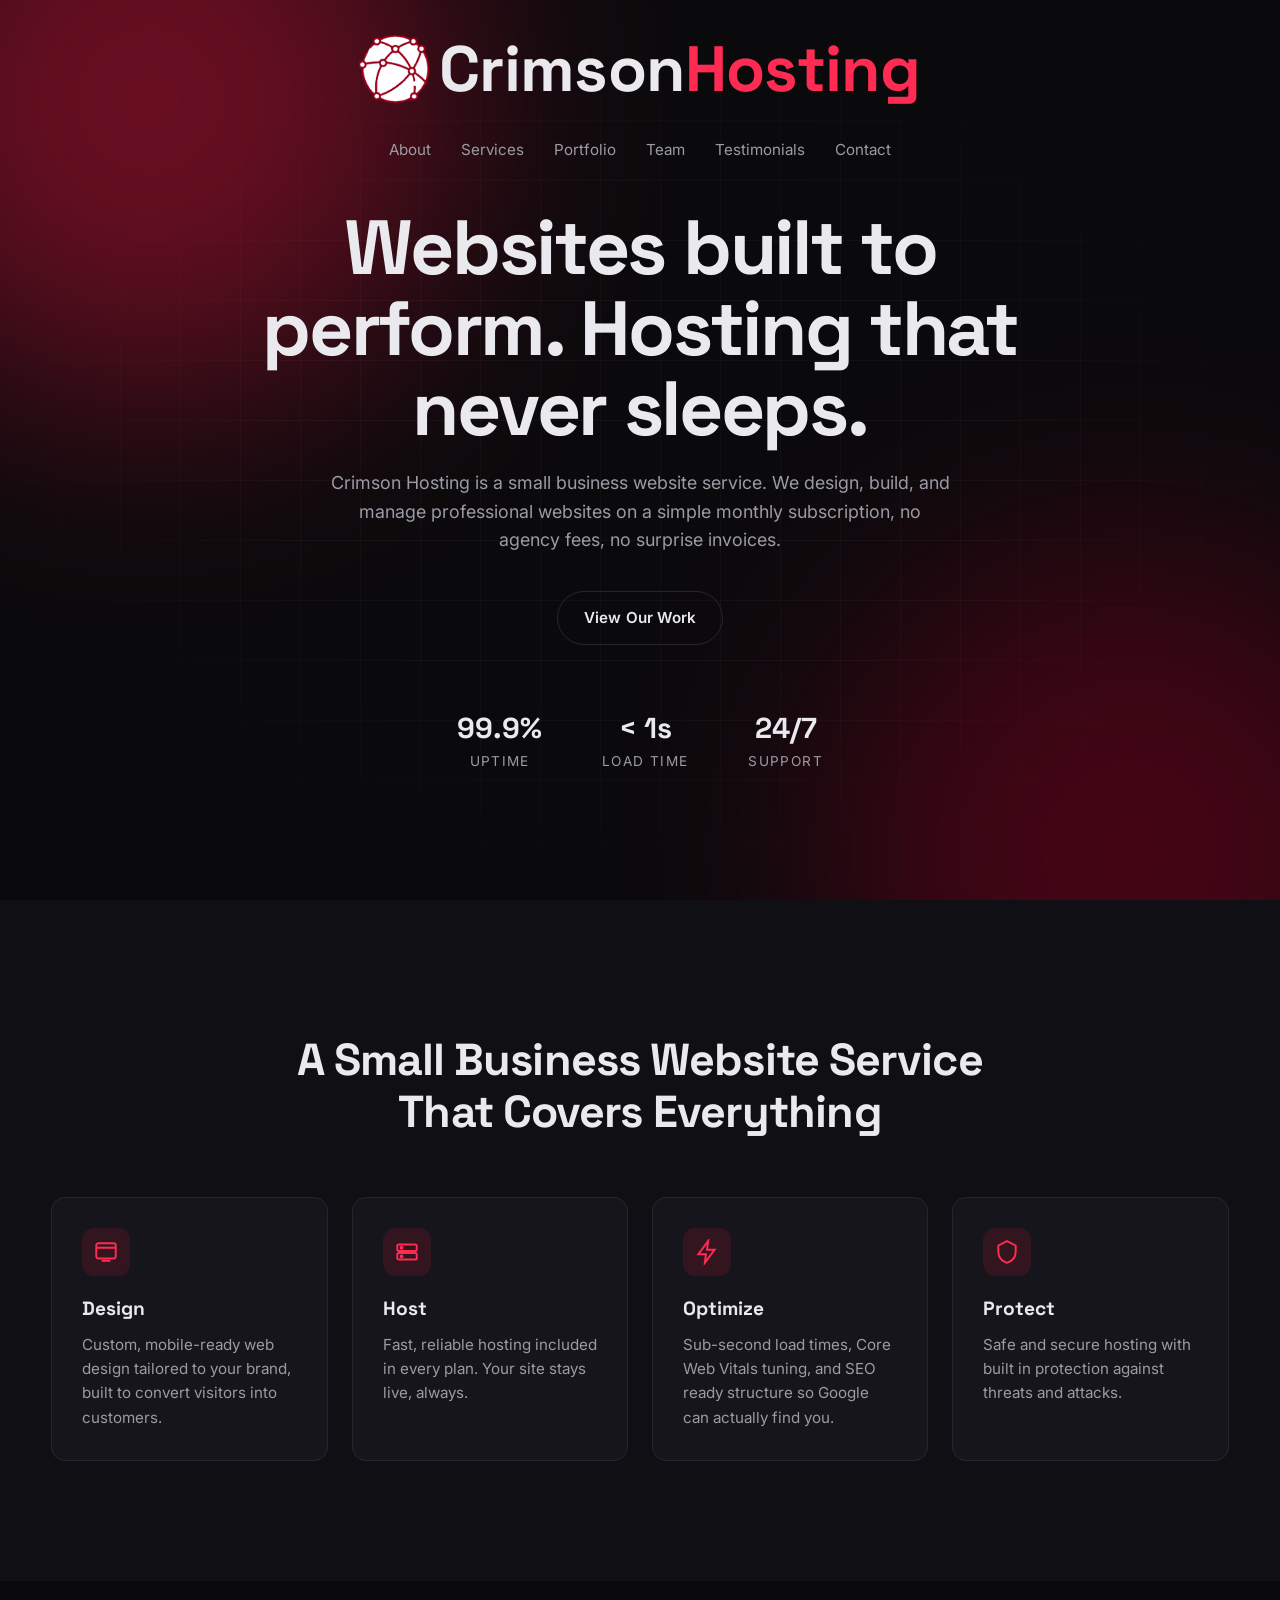
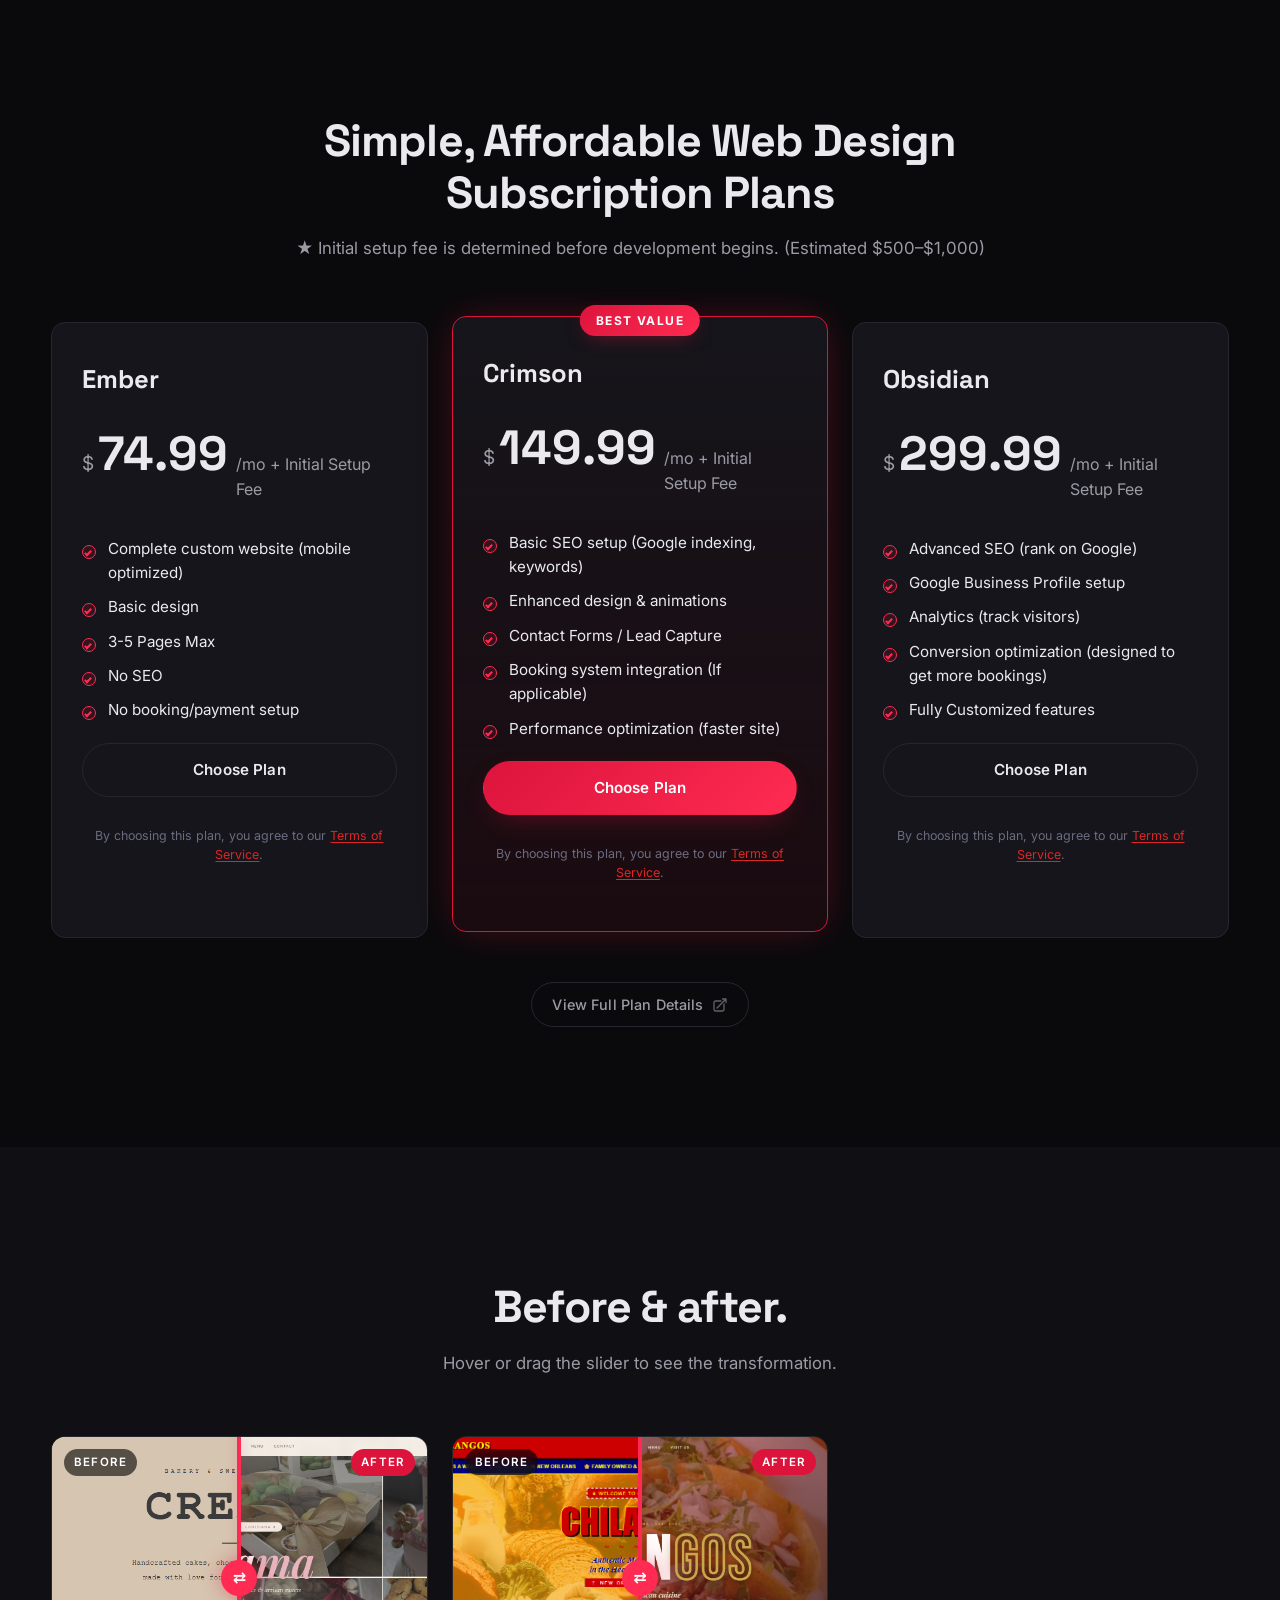
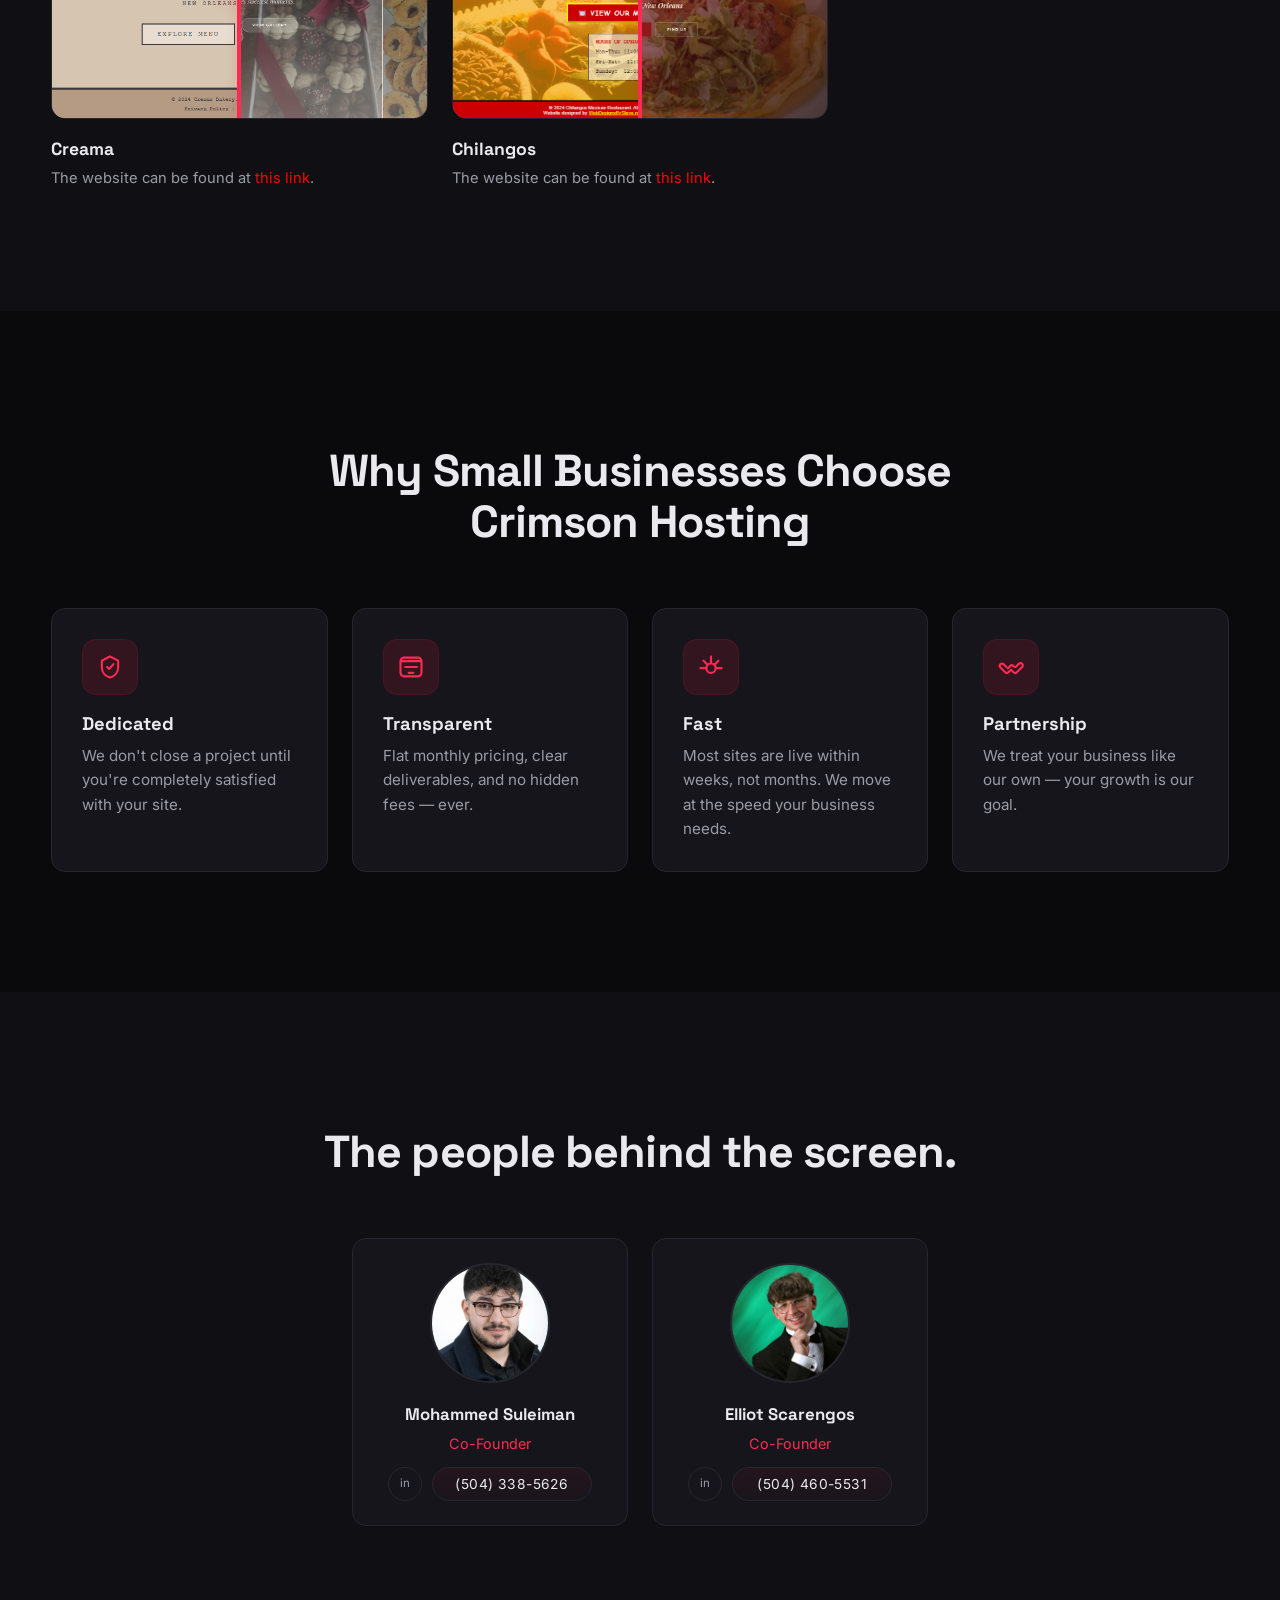
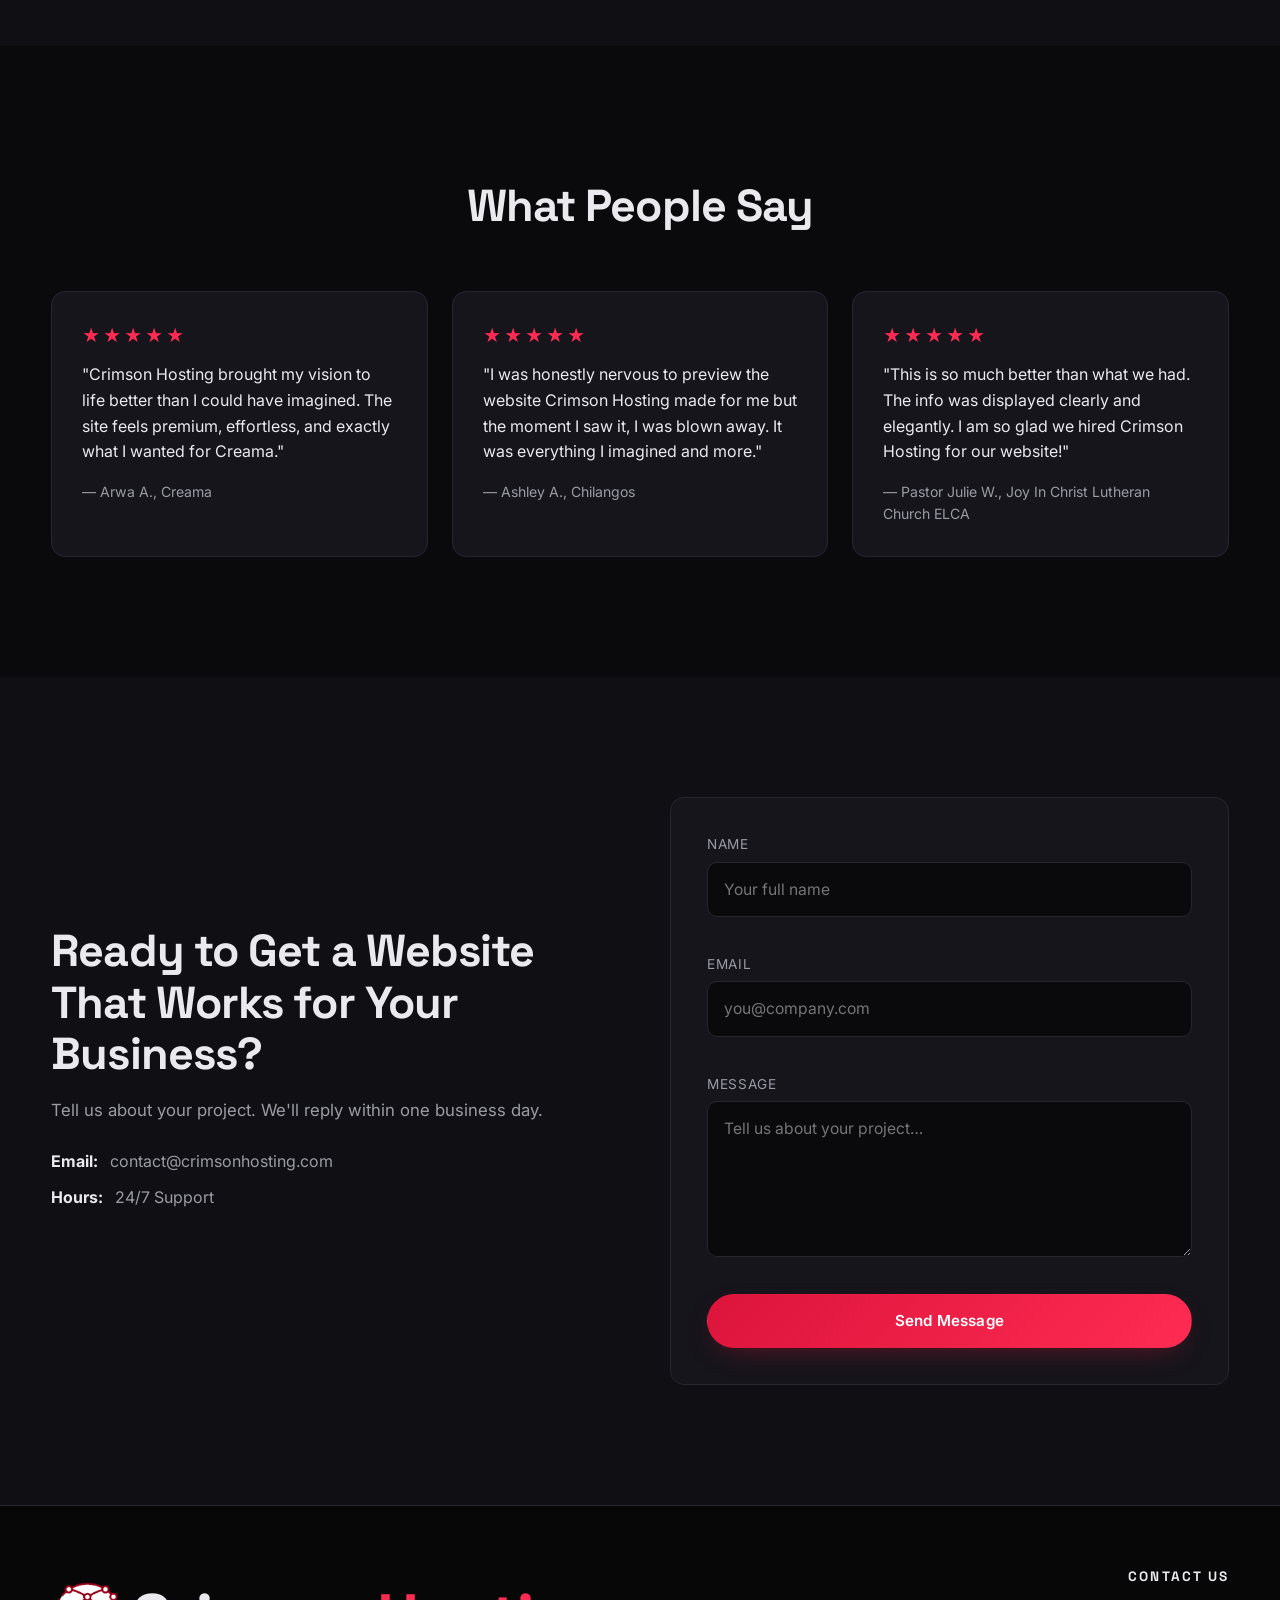
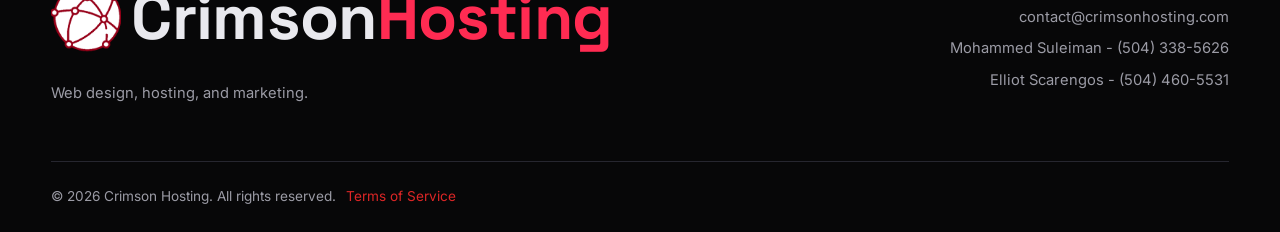
==== commit cf474d46: "Update index.html" ====
--- a/index.html
+++ b/index.html
@@ -283,22 +283,6 @@
           </figcaption>
         </figure>
 
-        <!-- ITEM 3 -->
-        <figure class="portfolio-item">
-          <div class="compare" data-compare>
-            <picture><source srcset="Joy In Christ After.webp" type="image/webp"><img class="after" src="Joy In Christ After.png" alt="Joy in Christ website after redesign" loading="lazy" /></picture>
-            <div class="before-wrap">
-              <picture><source srcset="Joy In Christ Before.webp" type="image/webp"><img class="before" src="Joy In Christ Before.png" alt="Joy in Christ website before redesign" loading="lazy" /></picture>
-            </div>
-            <div class="slider" aria-hidden="true"></div>
-            <span class="tag before-tag">Before</span>
-            <span class="tag after-tag">After</span>
-          </div>
-          <figcaption>
-            <h4>Joy in Christ</h4>
-            <p>The website can be found at <a href="https://crimsonhosting.github.io/Joy-In-Christ/" target="_blank" style="color: red;">this link</a>.</p>
-          </figcaption>
-        </figure>    
 
 
 
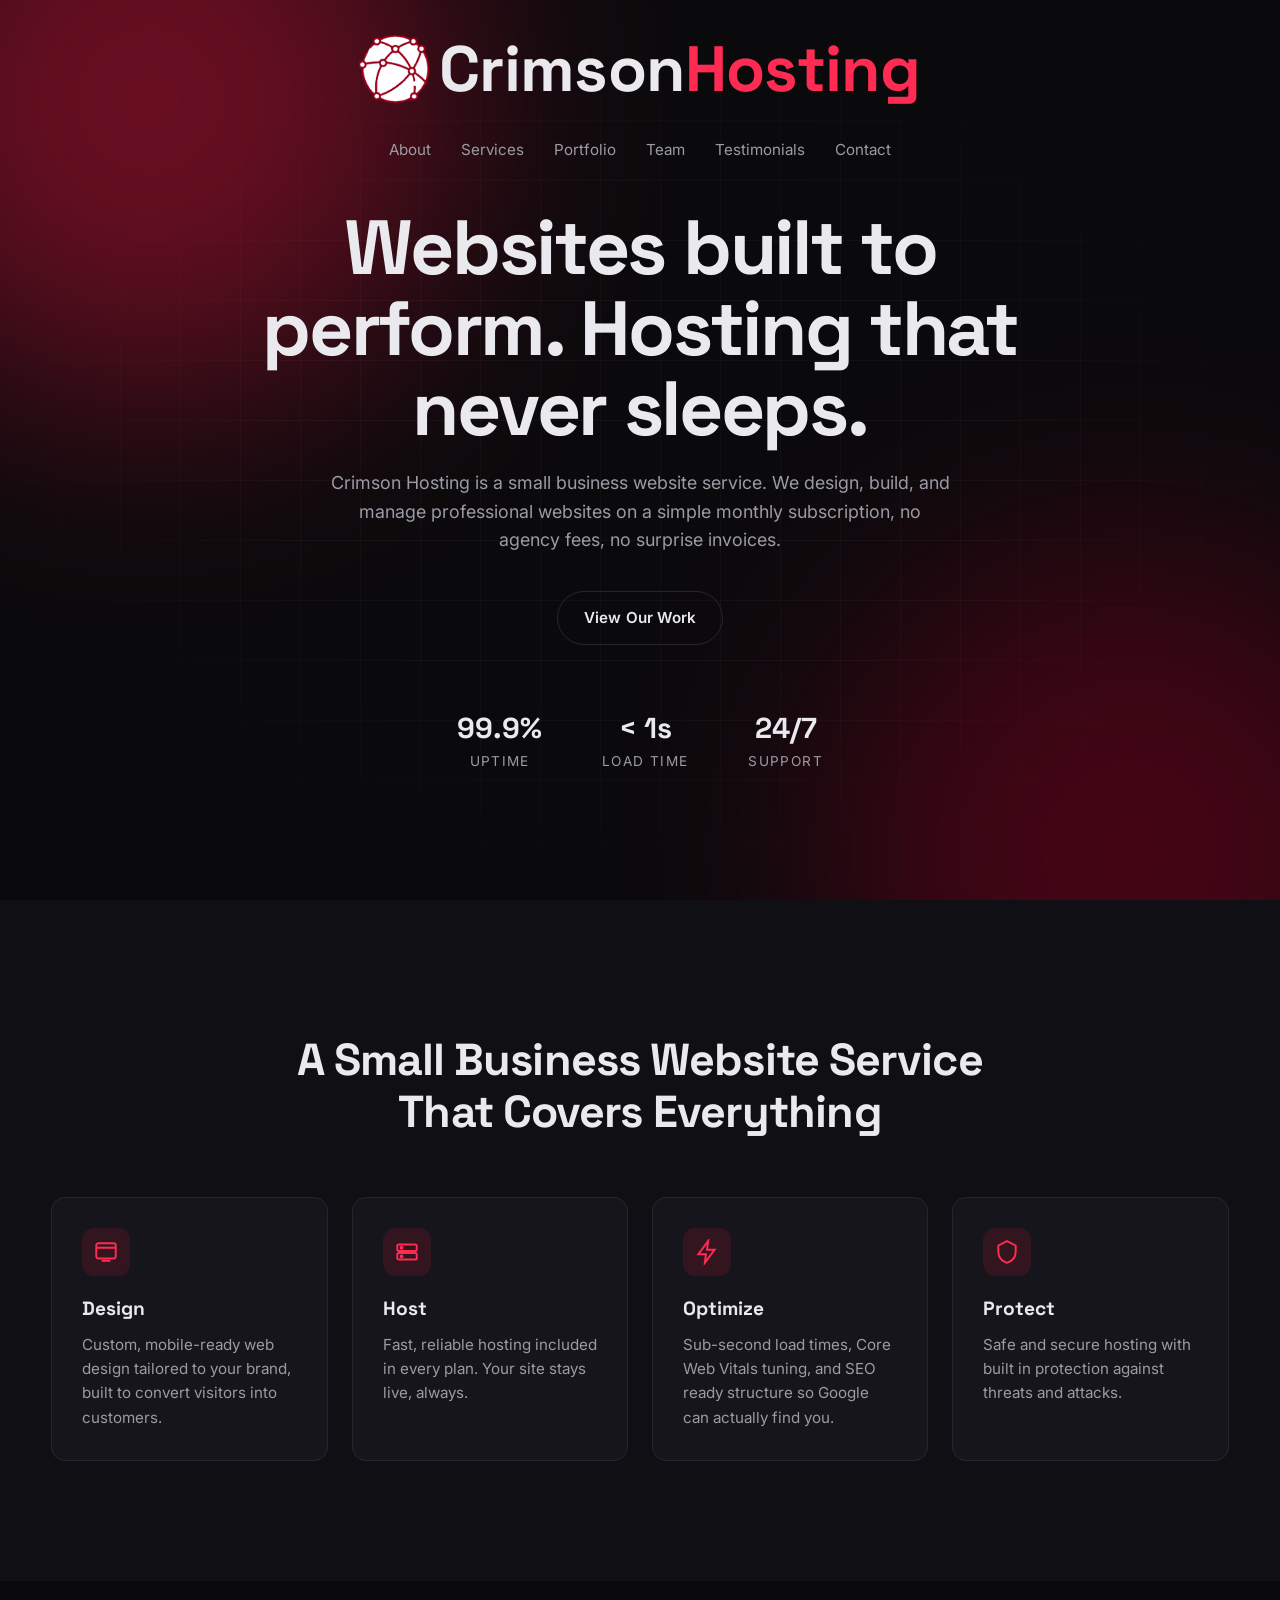
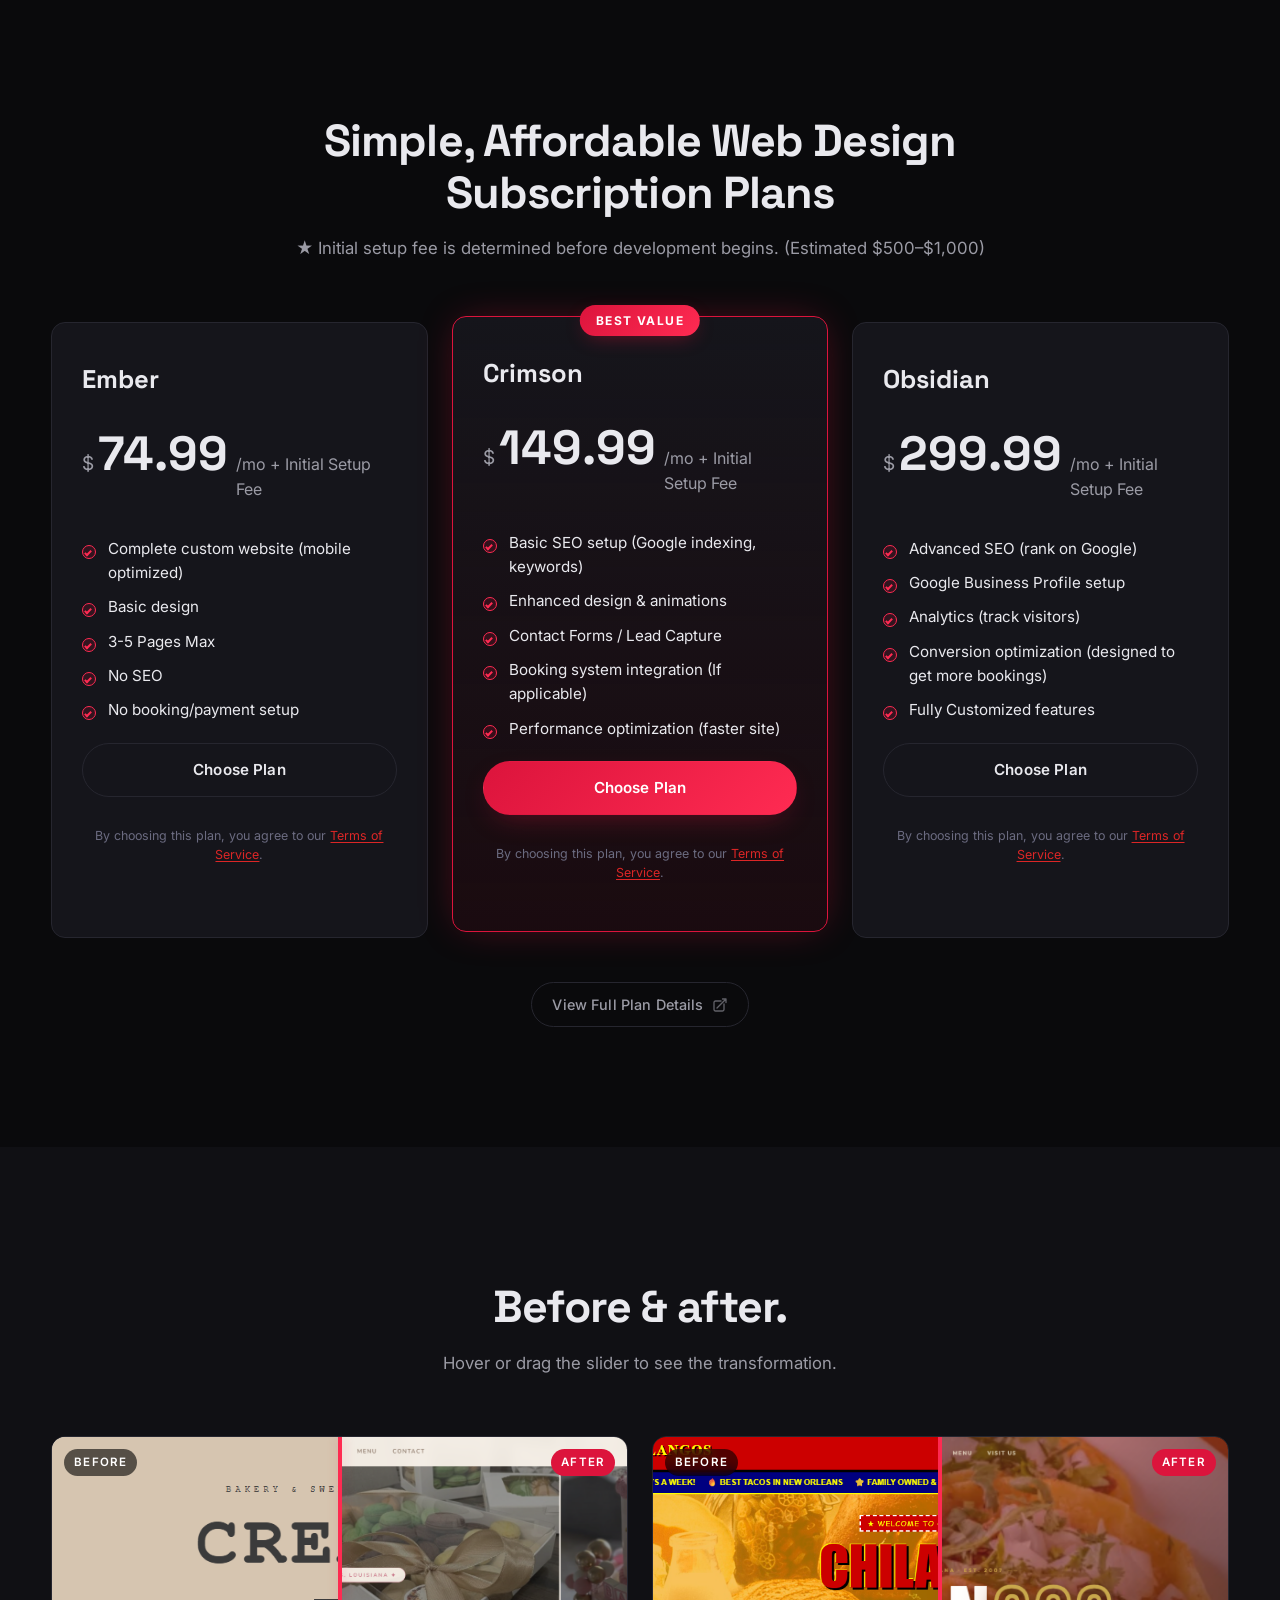
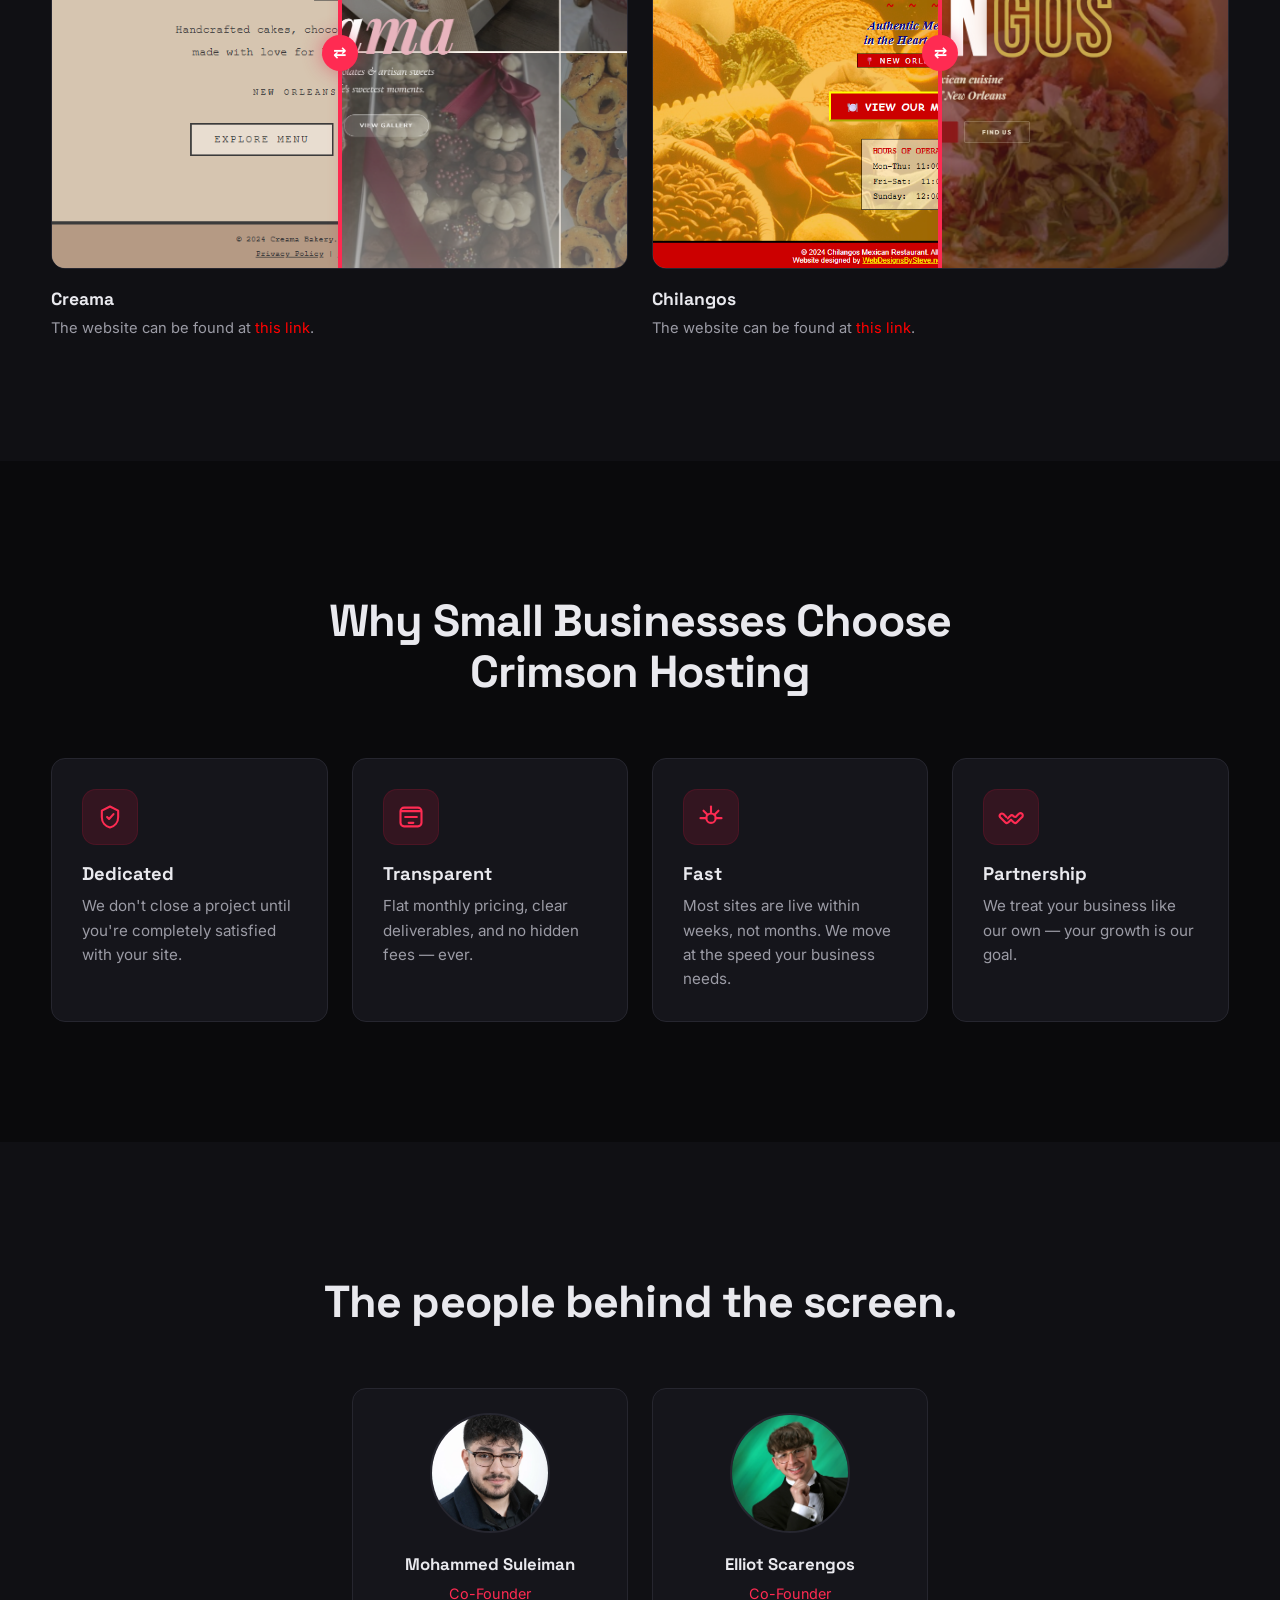
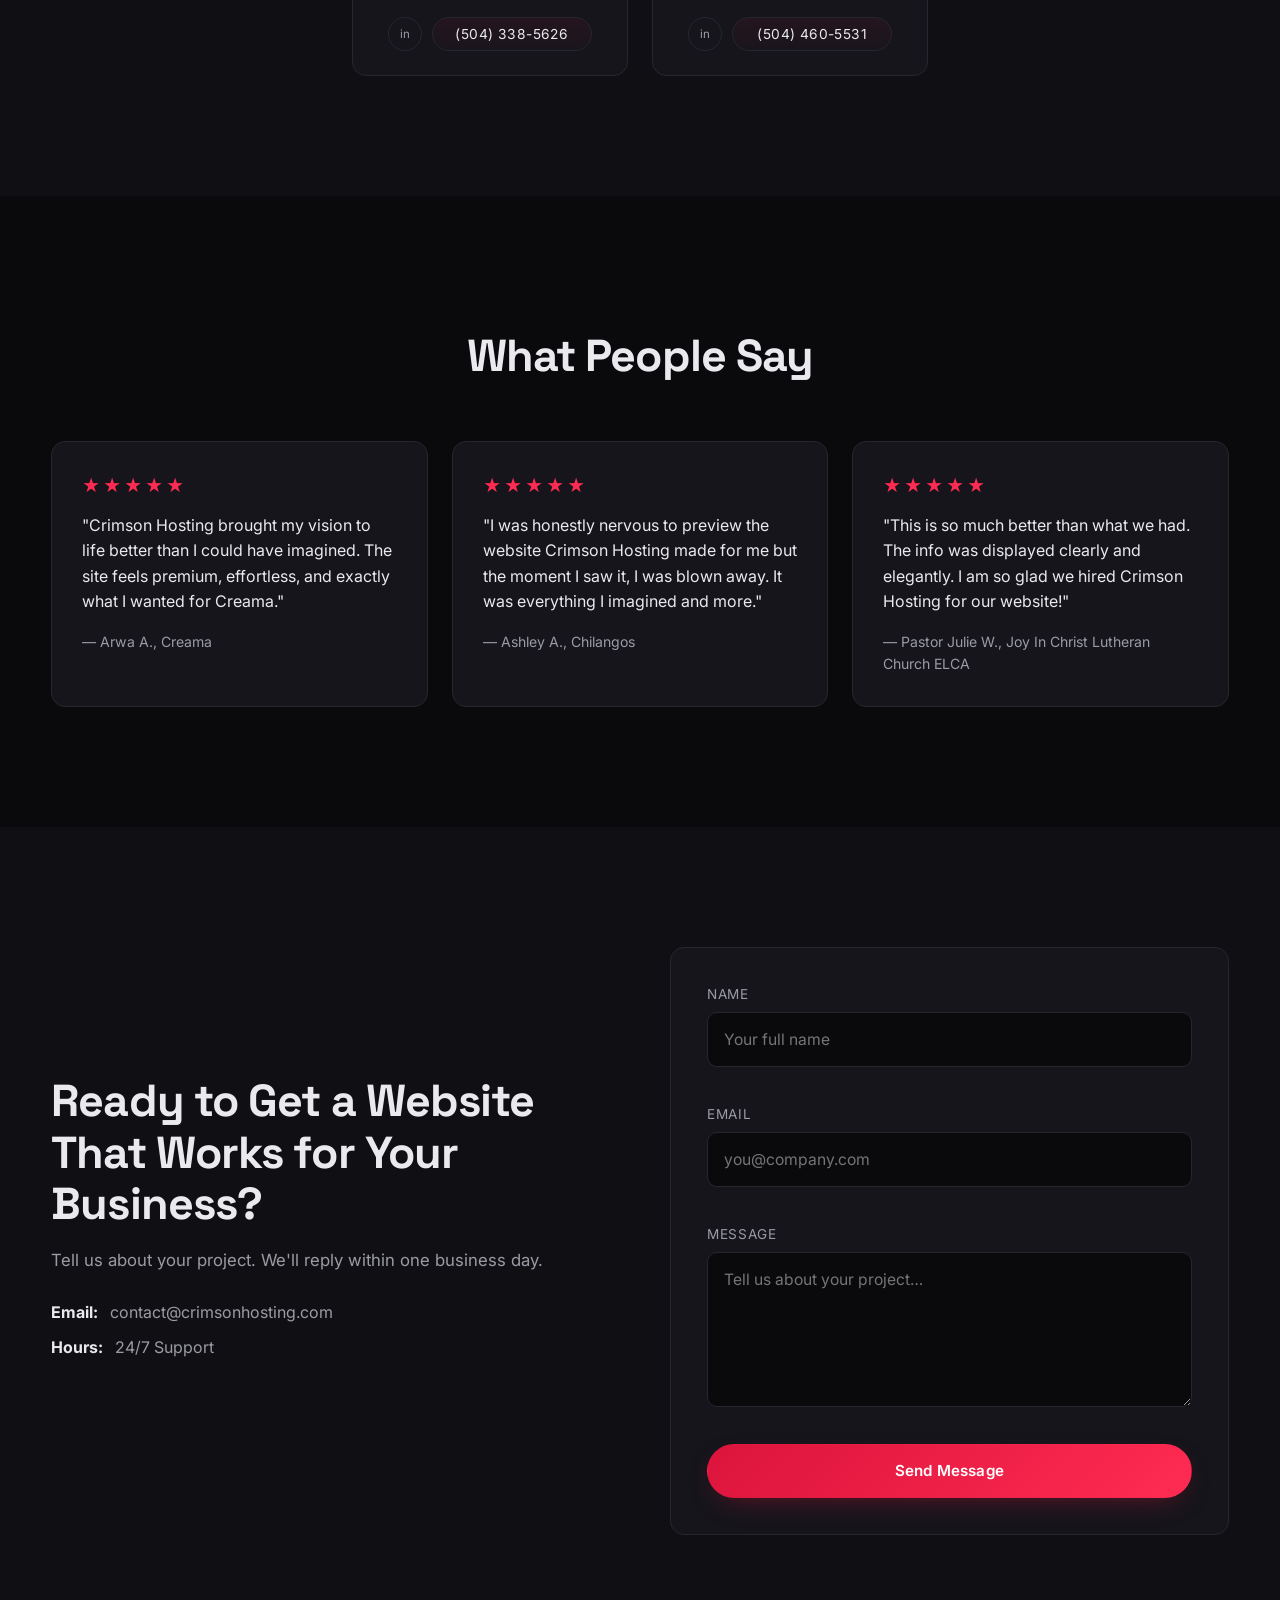
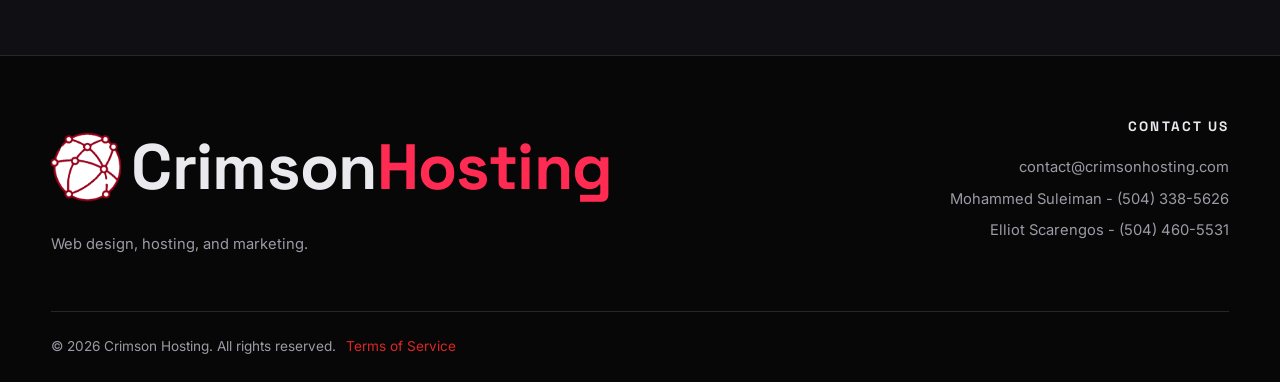
==== commit b32e6965: "Update index.html" ====
--- a/index.html
+++ b/index.html
@@ -248,7 +248,7 @@
         <p class="section-sub">Hover or drag the slider to see the transformation.</p>
       </div>
 
-      <div class="grid grid-3 reveal">
+      <div class="grid grid-2 reveal">
         <!-- ITEM 1 -->
         <figure class="portfolio-item">
           <div class="compare" data-compare>
--- a/styles.css
+++ b/styles.css
@@ -366,11 +366,28 @@
 }
 
 /* -------- Grids -------- */
-.grid { display: grid; gap: 24px; }
-.grid-2 { grid-template-columns: repeat(2, 1fr); }
-.grid-3 { grid-template-columns: repeat(3, 1fr); }
-.grid-4 { grid-template-columns: repeat(4, 1fr); }
-
+.grid {
+  display: grid;
+  gap: 24px;
+}
+
+.grid-2 {
+  grid-template-columns: repeat(2, 1fr);
+}
+
+.grid-3 {
+  grid-template-columns: repeat(3, 1fr);
+}
+
+.portfolio .grid-3 {
+  max-width: 1050px;
+  margin-inline: auto;
+  grid-template-columns: repeat(2, minmax(0, 1fr));
+}
+
+.grid-4 {
+  grid-template-columns: repeat(4, 1fr);
+}
 /* -------- About / Features -------- */
 .about { background: var(--bg-alt); }
 .feature .icon {
